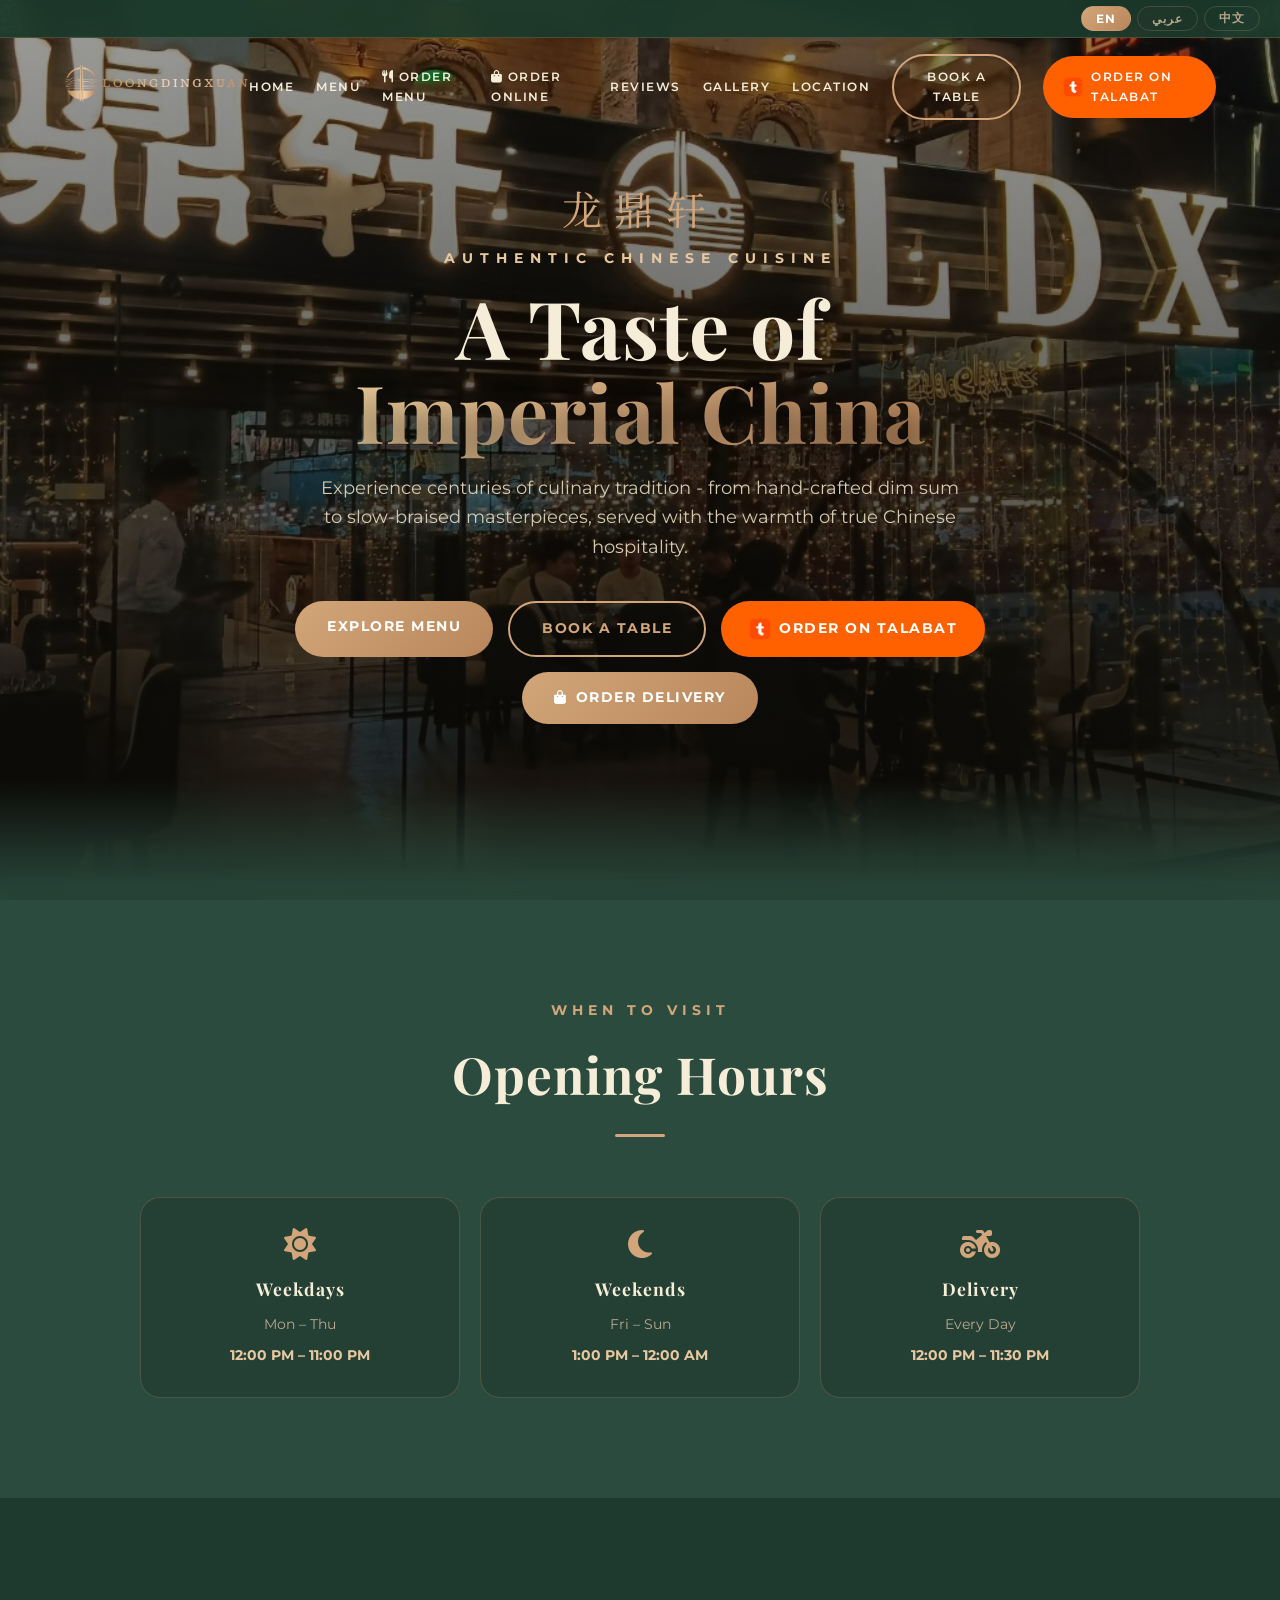
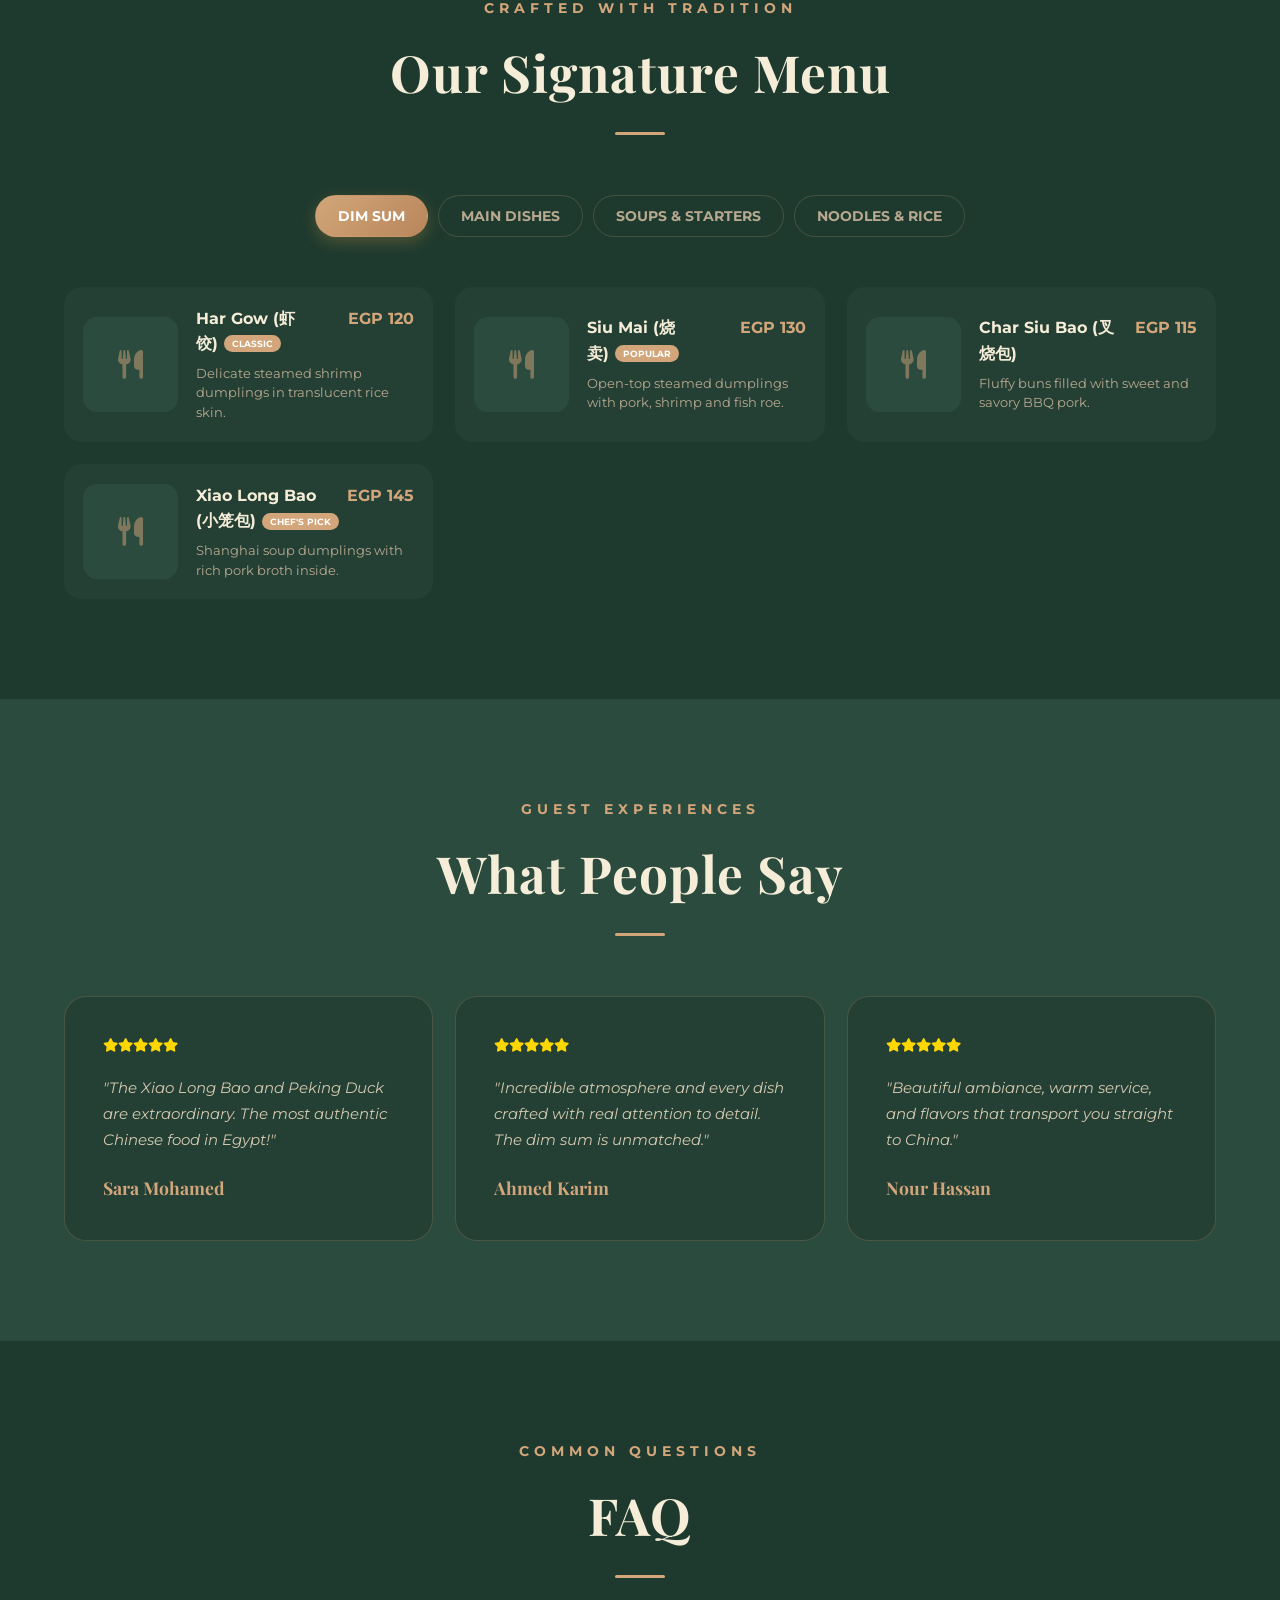
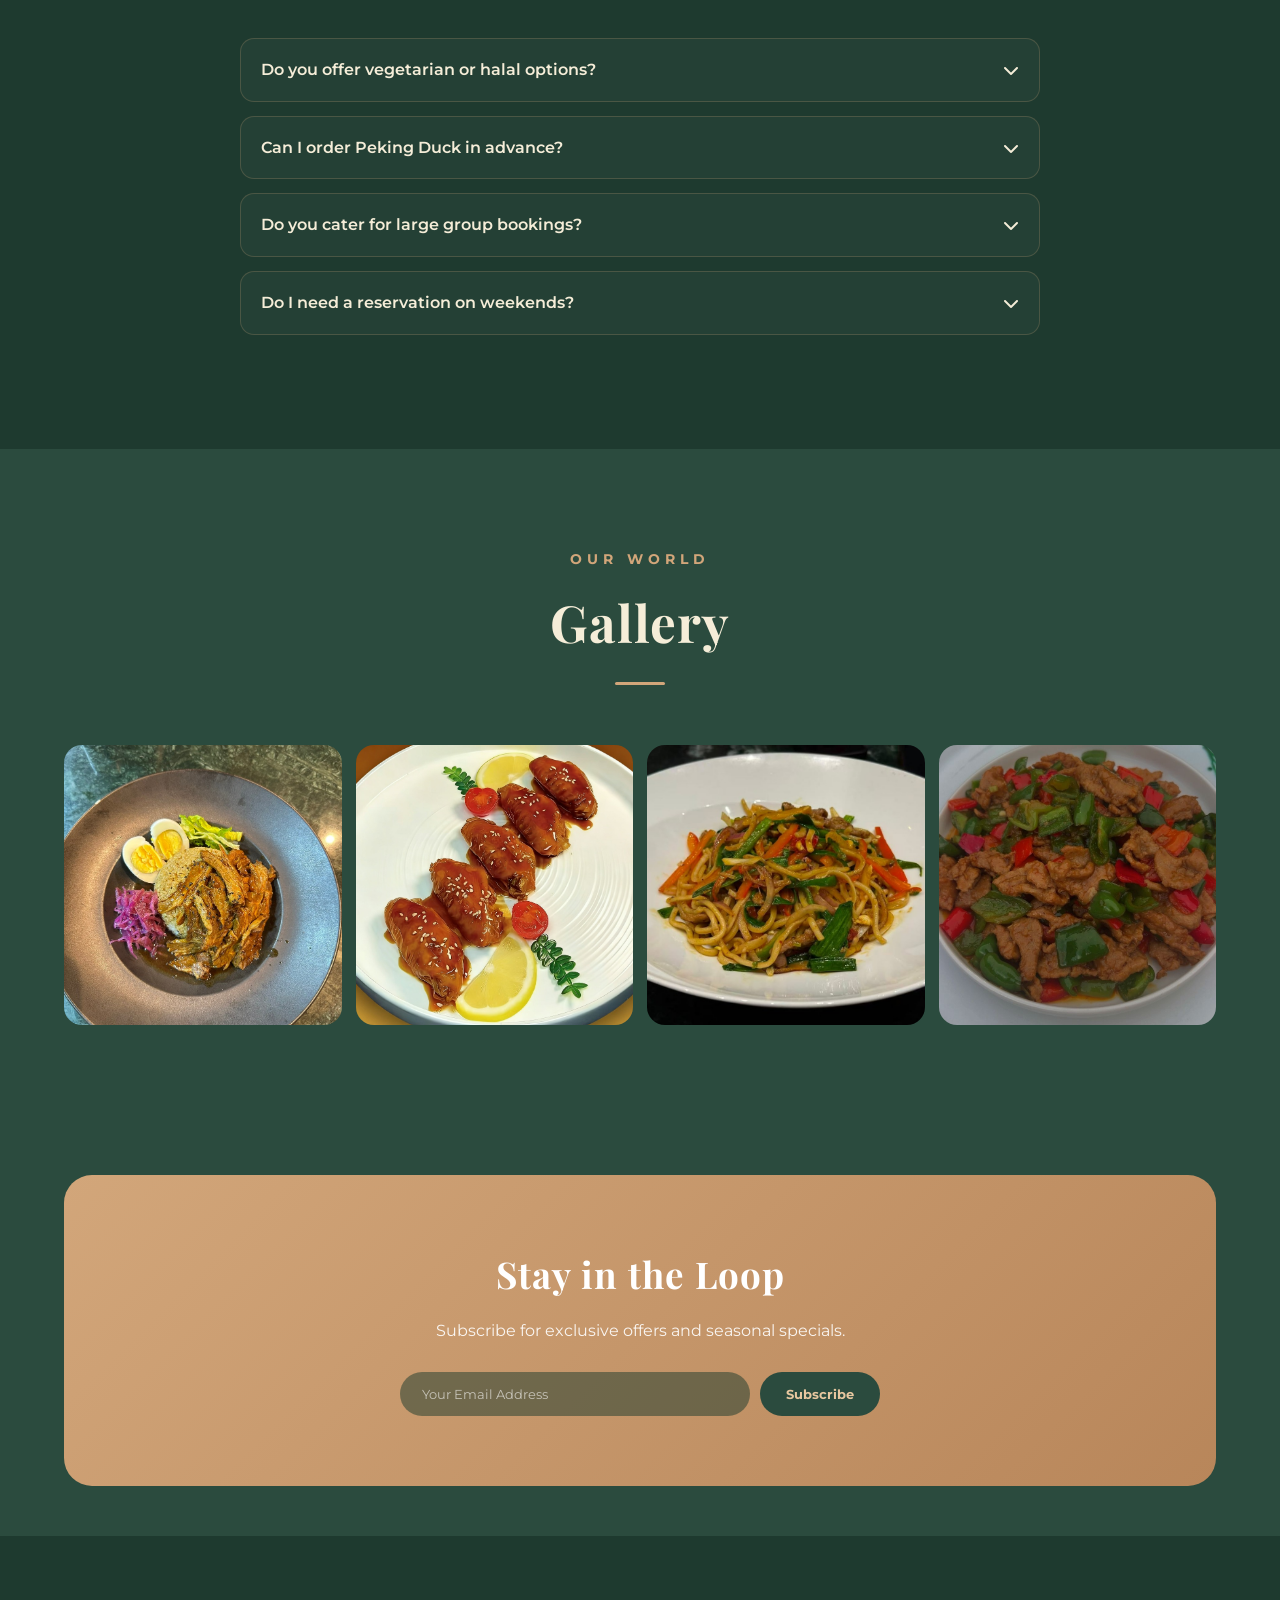
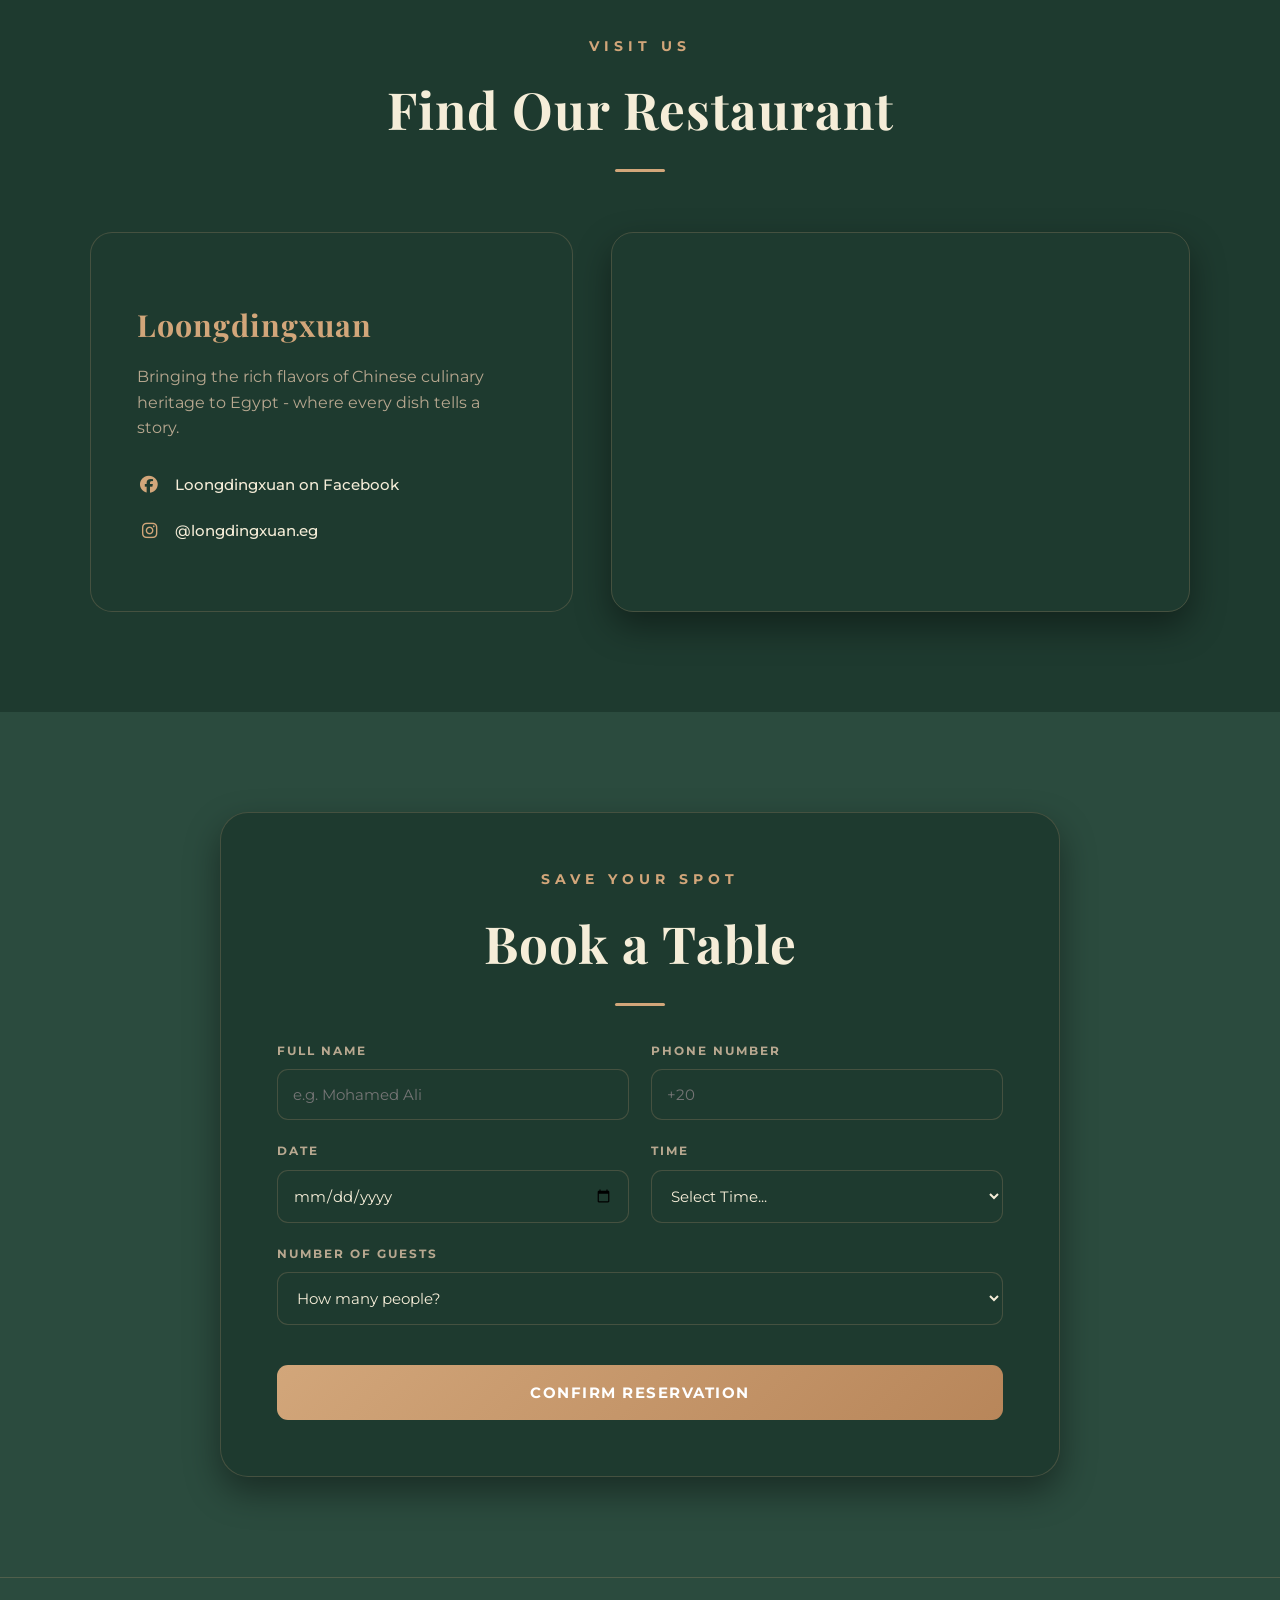
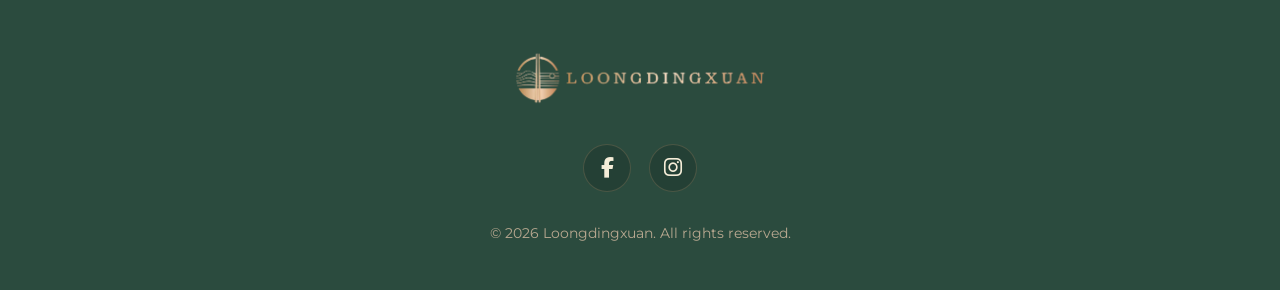
==== index.html @ 55dc5f21 "menu scrolling" ====
<!DOCTYPE html>
<html lang="en">
<head>
    <meta charset="UTF-8">
    <meta name="viewport" content="width=device-width, initial-scale=1.0, maximum-scale=1.0, user-scalable=no">
    <meta name="description" content="Loongdingxuan - Authentic Chinese Restaurant in Egypt.">
    <title>Loongdingxuan | Authentic Chinese Restaurant</title>
    <link rel="icon" type="image/x-icon" href="favicon.ico">
    <link rel="icon" type="image/png" href="images/logo.png">
    <link rel="preconnect" href="https://fonts.googleapis.com">
    <link rel="preconnect" href="https://fonts.gstatic.com" crossorigin>
    <link href="https://fonts.googleapis.com/css2?family=Playfair+Display:wght@500;700&family=Montserrat:wght@400;600;700&family=Noto+Serif+SC:wght@400;700&family=Noto+Kufi+Arabic:wght@400;700&display=swap" rel="stylesheet">
    <link rel="stylesheet" href="https://cdnjs.cloudflare.com/ajax/libs/font-awesome/6.5.2/css/all.min.css">
    <style>
        :root{--font-main:'Montserrat',sans-serif;--font-serif:'Playfair Display',serif;}

        :root {
            --bg-main: #2B4B3E;
            --bg-sec: #1e3a2f;
            --accent: #D2A67A;
            --accent-light: #e8c8a0;
            --cream: #FDEBD2;
            --text-main: #F5EDD8;
            --text-muted: #b8a890;
            --border-thin: rgba(210,166,122,0.22);
            --trans: all 0.4s cubic-bezier(0.25,0.8,0.25,1);
            --shadow: 0 15px 35px rgba(0,0,0,0.4);
            --gradient: linear-gradient(135deg,#D2A67A 0%,#b8865a 100%);
            --gradient-gold: linear-gradient(135deg,#f0d4a0 0%,#D2A67A 50%,#b8865a 100%);
        }
        ::-webkit-scrollbar{width:6px}::-webkit-scrollbar-track{background:var(--bg-sec)}::-webkit-scrollbar-thumb{background:var(--accent);border-radius:10px}
        *{margin:0;padding:0;box-sizing:border-box;-webkit-tap-highlight-color:transparent}
        html{scroll-behavior:smooth}
        body{background:var(--bg-main);color:var(--text-main);font-family:var(--font-main);overflow-x:hidden;line-height:1.6}
        h1,h2,h3,h4{font-family:var(--font-serif);font-weight:700;letter-spacing:1px}
        a{text-decoration:none;transition:var(--trans);color:inherit}
        button{cursor:pointer;border:none;background:none;font-family:inherit;transition:var(--trans)}
        .lang-bar{position:fixed;top:0;left:0;width:100%;z-index:1001;display:flex;justify-content:flex-end;padding:6px 20px;gap:6px;background:rgba(13,11,8,0.88);backdrop-filter:blur(10px);border-bottom:1px solid var(--border-thin)}
        .lang-btn{padding:4px 14px;border-radius:20px;font-size:0.72rem;font-weight:700;letter-spacing:1px;color:var(--text-muted);border:1px solid var(--border-thin);background:transparent;transition:var(--trans)}
        .lang-btn:hover,.lang-btn.active{background:var(--gradient);color:#fff;border-color:transparent}
        .back-to-top{position:fixed;right:25px;bottom:25px;width:45px;height:45px;background:var(--gradient);color:#fff;display:flex;justify-content:center;align-items:center;border-radius:50%;z-index:9997;box-shadow:0 10px 20px rgba(0,0,0,0.3);transition:var(--trans);opacity:0;visibility:hidden;transform:translateY(20px)}
        .back-to-top.visible{opacity:1;visibility:visible;transform:translateY(0)}
        .back-to-top:hover{transform:translateY(-5px) scale(1.1)}
        #preloader{position:fixed;inset:0;background:var(--bg-main);z-index:9999;display:flex;justify-content:center;align-items:center;transition:opacity 0.6s ease,visibility 0.6s ease}
        .loader-spinner{width:60px;height:60px;border:3px solid rgba(201,148,58,0.2);border-top:3px solid var(--accent);border-radius:50%;animation:spin 0.8s linear infinite}
        @keyframes spin{to{transform:rotate(360deg)}}
        nav{position:fixed;top:36px;width:100%;padding:18px 5%;display:flex;justify-content:space-between;align-items:center;z-index:1000;transition:var(--trans)}
        nav.scrolled{background:rgba(13,11,8,0.93);backdrop-filter:blur(15px);padding:10px 5%;border-bottom:1px solid var(--border-thin);box-shadow:0 5px 20px rgba(0,0,0,0.5)}
        .logo-img{height:44px;width:auto;object-fit:contain}
        .nav-links{display:flex;gap:22px;align-items:center}
        .nav-links a{color:var(--text-main);font-size:0.78rem;font-weight:600;text-transform:uppercase;letter-spacing:1.5px;position:relative}
        .nav-links a::after{content:'';position:absolute;bottom:-5px;left:0;width:0;height:2px;background:var(--accent);transition:var(--trans)}
        .nav-links a:hover::after{width:100%}
        .nav-links a:hover{color:var(--accent)}
        .hamburger{display:none;font-size:1.4rem;cursor:pointer;color:var(--text-main);z-index:1001}
        .nav-close{display:none}
        .btn-reserve,.btn-solid,.btn-outline{text-transform:uppercase;letter-spacing:1.5px;font-weight:700;display:inline-block;border-radius:50px;transition:var(--trans);font-size:0.75rem;padding:11px 22px;text-align:center}
        .btn-reserve{border:2px solid var(--accent);color:var(--accent)}
        .btn-reserve:hover{background:var(--accent);color:#fff}
        .btn-solid{background:var(--gradient);color:#fff;border:none;padding:15px 32px;font-size:0.85rem}
        .btn-solid:hover{transform:translateY(-3px);box-shadow:0 10px 20px rgba(201,148,58,0.4)}
        .btn-outline{background:transparent;color:var(--accent);padding:15px 32px;border:2px solid var(--accent);font-size:0.85rem}
        .btn-outline:hover{background:var(--accent);color:#fff;transform:translateY(-3px)}
        .btn-talabat{background:#FF6000;color:#fff !important;border:none;padding:11px 20px;border-radius:50px;display:inline-flex;align-items:center;gap:8px;font-size:0.75rem;font-weight:700;letter-spacing:1.5px;text-transform:uppercase;transition:var(--trans)}
        .btn-talabat:hover{background:#e05500;transform:translateY(-3px);box-shadow:0 10px 20px rgba(255,96,0,0.4)}
        .btn-talabat svg{flex-shrink:0}
        .hero-btns .btn-talabat{padding:15px 28px;font-size:0.85rem}
        .hero{height:100vh;display:flex;align-items:center;justify-content:center;text-align:center;position:relative;background:linear-gradient(rgba(13,11,8,0.4),rgba(13,11,8,0.88)),url('images/bg.jpg') center/cover}
        .hero::after{content:'';position:absolute;bottom:0;left:0;right:0;height:120px;background:linear-gradient(to bottom,transparent,#2B4B3E);pointer-events:none;z-index:0}
        .hero-content{z-index:1;max-width:900px;padding:0 20px}
        .hero-chinese{display:block;font-family:'Noto Serif SC',serif;font-size:clamp(1.6rem,4vw,2.5rem);color:var(--accent);margin-bottom:8px;letter-spacing:12px;opacity:0.85}
        .hero-subtitle{display:block;margin-bottom:15px;font-size:0.85rem;color:var(--accent-light);letter-spacing:7px;text-transform:uppercase;font-weight:700}
        .hero h1{font-size:clamp(2.6rem,8vw,5rem);margin-bottom:20px;line-height:1.05;text-shadow:0 10px 30px rgba(0,0,0,0.6)}
        .hero h1 span{background:var(--gradient-gold);-webkit-background-clip:text;-webkit-text-fill-color:transparent;background-clip:text}
        .hero p{color:#d4c9b0;margin:0 auto 40px;font-size:clamp(0.95rem,2.5vw,1.15rem);max-width:640px;font-weight:400}
        .hero-btns{display:flex;justify-content:center;gap:15px;flex-wrap:wrap}
        .reveal{opacity:0;transform:translateY(40px);transition:all 0.8s cubic-bezier(0.25,0.8,0.25,1)}
        .reveal.active{opacity:1;transform:translateY(0)}
        .section{padding:100px 5%}
        .sec-header{text-align:center;margin-bottom:60px}
        .sec-header span{color:var(--accent);font-size:0.85rem;letter-spacing:5px;text-transform:uppercase;font-weight:700;display:block;margin-bottom:12px}
        .sec-header h2{font-size:clamp(2rem,6vw,3.2rem);position:relative;display:inline-block}
        .divider{width:50px;height:3px;background:var(--accent);margin:18px auto 0;border-radius:10px}
        .hours-grid{display:grid;grid-template-columns:repeat(auto-fit,minmax(200px,1fr));gap:20px;max-width:1000px;margin:0 auto;text-align:center}
        .hour-card{padding:30px;background:var(--bg-sec);border-radius:20px;border:1px solid var(--border-thin);transition:var(--trans)}
        .hour-card:hover{border-color:var(--accent);transform:scale(1.05)}
        .hour-card i{font-size:2rem;color:var(--accent);margin-bottom:15px}
        .hour-card h4{margin-bottom:10px;font-size:1.1rem}
        .hour-card p{color:var(--text-muted);font-size:0.9rem}
        .hour-card strong{color:var(--accent-light);display:block;margin-top:8px;font-size:0.9rem}
        .menu-container{max-width:1200px;margin:0 auto}
        .menu-tabs{display:flex;justify-content:center;flex-wrap:wrap;gap:10px;margin-bottom:50px}
        .menu-tab{color:var(--text-muted);font-size:0.88rem;font-weight:700;text-transform:uppercase;padding:11px 22px;border-radius:50px;background:var(--bg-sec);border:1px solid var(--border-thin)}
        .menu-tab.active{color:#fff;background:var(--gradient);border-color:transparent;box-shadow:0 5px 15px rgba(201,148,58,0.3)}
        .menu-cat{display:none;animation:fadeIn 0.6s ease-out}
        .menu-cat.active{display:grid;grid-template-columns:repeat(auto-fit,minmax(340px,1fr));gap:22px}
        @keyframes fadeIn{from{opacity:0;transform:scale(0.98)}to{opacity:1;transform:scale(1)}}
        .menu-item{display:flex;align-items:center;gap:18px;padding:18px;border-radius:18px;background:var(--bg-sec);border:1px solid transparent;transition:var(--trans)}
        .menu-item:hover{border-color:var(--border-thin);transform:translateY(-6px);box-shadow:var(--shadow)}
        .menu-img-wrapper{width:95px;height:95px;flex-shrink:0;overflow:hidden;border-radius:14px}
        .menu-img{width:100%;height:100%;object-fit:cover;transition:var(--trans)}
        .menu-item:hover .menu-img{transform:scale(1.12)}
        .menu-content{flex-grow:1}
        .menu-head{display:flex;justify-content:space-between;align-items:baseline;margin-bottom:7px;gap:8px}
        .menu-name{font-size:1rem;font-weight:700;color:var(--text-main)}
        .menu-badge{background:var(--accent);color:#fff;font-size:0.58rem;padding:3px 8px;border-radius:50px;margin-left:6px;vertical-align:middle;text-transform:uppercase;white-space:nowrap}
        .menu-price{color:var(--accent);font-size:1rem;font-weight:700;white-space:nowrap}
        .menu-desc{font-size:0.82rem;color:var(--text-muted);line-height:1.5}
        .bg-sec{background:var(--bg-sec)}
        .grid-auto{display:grid;max-width:1200px;margin:0 auto;gap:22px;grid-template-columns:repeat(auto-fit,minmax(290px,1fr))}
        .card{padding:38px;border-radius:22px;border:1px solid var(--border-thin);background:var(--bg-main);transition:var(--trans);position:relative;overflow:hidden}
        .card:hover{transform:translateY(-8px);border-color:var(--accent);box-shadow:var(--shadow)}
        .stars{color:#FFD700;margin-bottom:18px;font-size:0.85rem}
        .card p{font-size:0.95rem;margin-bottom:22px;color:#d4c9b0;font-style:italic;line-height:1.7}
        .card strong{font-family:var(--font-serif);font-size:1.1rem;color:var(--accent);display:block}
        .gallery-grid{display:grid;grid-template-columns:repeat(auto-fill,minmax(270px,1fr));gap:14px;max-width:1200px;margin:0 auto}
        .gallery-item{position:relative;overflow:hidden;border-radius:18px;height:280px;cursor:pointer;display:block;}
        .gallery-item img{width:100%;height:100%;object-fit:cover;transition:transform 0.8s cubic-bezier(0.25,0.8,0.25,1)}
        .gallery-item:hover img{transform:scale(1.14)}
        .gallery-overlay{position:absolute;inset:0;background:rgba(201,148,58,0.8);display:flex;justify-content:center;align-items:center;opacity:0;transition:var(--trans)}
        .gallery-item:hover .gallery-overlay{opacity:1}
        .gallery-overlay i{color:#fff;font-size:2.3rem;transform:translateY(28px);transition:var(--trans)}
        .gallery-item:hover .gallery-overlay i{transform:translateY(0)}
        .faq-container{max-width:800px;margin:0 auto}
        .faq-item{margin-bottom:14px;border-radius:14px;background:var(--bg-sec);border:1px solid var(--border-thin);overflow:hidden}
        .faq-question{padding:18px 20px;cursor:pointer;display:flex;justify-content:space-between;align-items:center;font-weight:600;transition:var(--trans)}
        .faq-question:hover{color:var(--accent)}
        .faq-answer{padding:0 20px;max-height:0;overflow:hidden;transition:all 0.4s ease;color:var(--text-muted);font-size:0.88rem}
        .faq-item.open .faq-answer{padding:0 20px 18px;max-height:200px}
        .faq-item.open .faq-question i{transform:rotate(180deg);color:var(--accent)}
        .newsletter{background:var(--gradient);padding:70px 5%;text-align:center;border-radius:28px;margin:50px 5%;color:#fff}
        .newsletter h2{font-size:2.3rem;margin-bottom:14px}
        .newsletter p{margin-bottom:28px;opacity:0.9}
        .news-form{max-width:480px;margin:0 auto;display:flex;gap:10px}
        .news-form input{flex:1;padding:14px 22px;border-radius:50px;border:none;outline:none;font-family:inherit;background:rgba(13,11,8,0.35);color:#fff}
        .news-form input::placeholder{color:rgba(255,255,255,0.6)}
        .news-form button{background:var(--bg-main);color:var(--accent-light);padding:14px 26px;border-radius:50px;font-weight:700}
        .news-form button:hover{background:#000}
        .loc-container{max-width:1100px;margin:0 auto;display:grid;grid-template-columns:1fr 1.2fr;gap:38px;align-items:stretch}
        .loc-info{padding:46px;background:var(--bg-sec);border-radius:22px;border:1px solid var(--border-thin);display:flex;flex-direction:column;justify-content:center}
        .contact-links{display:flex;flex-direction:column;gap:22px;margin-top:32px}
        .contact-links a{font-size:0.95rem;display:flex;align-items:center;gap:14px;font-weight:500}
        .contact-links a:hover{color:var(--accent);transform:translateX(8px)}
        .contact-links i{color:var(--accent);width:24px;text-align:center;font-size:1.1rem}
        .map-wrapper{width:100%;min-height:380px;border-radius:22px;overflow:hidden;border:1px solid var(--border-thin);box-shadow:var(--shadow)}
        .map-wrapper iframe{width:100%;height:100%;border:0}
        .res-container{max-width:840px;margin:0 auto;background:var(--bg-sec);padding:56px;border-radius:28px;border:1px solid var(--border-thin);box-shadow:var(--shadow)}
        .form-grid{display:grid;grid-template-columns:repeat(2,1fr);gap:22px}
        .input-grp{display:flex;flex-direction:column}
        .input-grp label{font-size:0.72rem;color:var(--text-muted);text-transform:uppercase;font-weight:700;margin-bottom:9px;letter-spacing:2px}
        .input-grp input,.input-grp select{background:var(--bg-main);border:1px solid var(--border-thin);color:var(--text-main);padding:15px;font-family:inherit;font-size:0.95rem;outline:none;border-radius:11px;transition:var(--trans)}
        .input-grp select option{background:var(--bg-main)}
        .input-grp input:focus,.input-grp select:focus{border-color:var(--accent);box-shadow:0 0 0 4px rgba(201,148,58,0.1)}
        .btn-submit{grid-column:1/-1;margin-top:18px;padding:18px;font-size:0.95rem;border-radius:11px}
        footer{padding:70px 5% 36px;text-align:center;background:var(--bg-main);border-top:1px solid var(--border-thin)}
        .footer-logo{height:60px;width:auto;margin-bottom:28px;object-fit:contain}
        .social-links{display:flex;justify-content:center;gap:18px;margin-bottom:30px}
        .social-links a{width:48px;height:48px;border:1px solid var(--border-thin);border-radius:50%;display:flex;justify-content:center;align-items:center;font-size:1.3rem;background:var(--bg-sec)}
        .social-links a:hover{background:var(--gradient);border-color:transparent;color:#fff;transform:translateY(-7px) rotate(360deg);box-shadow:0 10px 20px rgba(201,148,58,0.3)}
        footer p{font-size:0.88rem;color:var(--text-muted);margin-bottom:10px}
        body.rtl{direction:rtl;text-align:right}
        body.rtl .nav-links{flex-direction:row-reverse}
        body.rtl .contact-links a:hover{transform:translateX(-8px)}
        body.rtl .lang-bar{flex-direction:row-reverse;justify-content:flex-start}
        body.rtl .menu-item{flex-direction:row-reverse}
        body.rtl .menu-head{flex-direction:row-reverse}
        body.rtl .faq-question{flex-direction:row-reverse}
        body.rtl .nav-links a::after{left:auto;right:0}
        @media(max-width:992px){.menu-cat{grid-template-columns:1fr}.loc-container{grid-template-columns:1fr}.loc-info{padding:36px;order:2}.map-wrapper{min-height:320px;order:1}}
        @media(max-width:768px){nav{padding:12px 5%}.nav-links{position:fixed;top:0;right:-100%;width:82%;height:100vh;background:var(--bg-sec);flex-direction:column;justify-content:center;transition:0.6s cubic-bezier(0.77,0.2,0.05,1.0);box-shadow:-15px 0 40px rgba(0,0,0,0.7);z-index:1200;overflow-y:auto;overscroll-behavior:contain;padding:80px 0 40px}.nav-links.active{right:0}.nav-links a{font-size:1.4rem;margin:12px 0}.hamburger{display:block}.nav-close{display:flex;align-items:center;gap:8px;position:absolute;top:24px;left:24px;font-size:0.85rem;font-weight:700;color:var(--accent);background:none;border:none;cursor:pointer;letter-spacing:1.5px;text-transform:uppercase;padding:6px}.hero h1{font-size:2.8rem}.hero p{font-size:0.95rem;padding:0 10px}.hero-btns{flex-direction:column;align-items:stretch;padding:0 20px;width:100%}.hero-btns .btn-solid,.hero-btns .btn-outline,.hero-btns .btn-talabat{margin:0;width:100%;justify-content:center}.section{padding:75px 5%}.news-form{flex-direction:column;border-radius:18px}.news-form input,.news-form button{width:100%;border-radius:14px}.res-container{padding:36px 22px;border-radius:18px}.form-grid{grid-template-columns:1fr;gap:18px}.back-to-top{right:18px;bottom:18px;width:40px;height:40px}body.rtl .nav-links{right:auto;left:-100%}body.rtl .nav-links.active{left:0}}


        /* Brand-accurate additional styles */
        ::-webkit-scrollbar-track{background:#1e3a2f !important}
        #preloader{background:#2B4B3E !important}
        .loader-spinner{border-color:rgba(210,166,122,0.2) !important;border-top-color:#D2A67A !important}
        nav.scrolled{background:rgba(27,58,44,0.95) !important}
        .lang-bar{background:rgba(27,58,44,0.92) !important}
        .menu-item{background:#244035 !important}
        .card{background:#244035 !important}
        .hour-card{background:#244035 !important}
        .faq-item{background:#244035 !important}
        .news-form input{background:rgba(27,58,44,0.5) !important}
        .input-grp input,.input-grp select{background:#1e3a2f !important}
        .social-links a{background:#244035 !important}
        /* Ornamental brand divider */
        .brand-ornament{display:flex;align-items:center;justify-content:center;gap:12px;margin:0 auto;opacity:0.7}
        .brand-ornament::before,.brand-ornament::after{content:'';flex:1;max-width:80px;height:1px;background:var(--accent)}
        .brand-ornament-icon{color:var(--accent);font-size:1rem}
        /* Tagline styling */
        .brand-tagline{font-size:0.72rem;letter-spacing:4px;color:var(--accent-light);text-transform:uppercase;opacity:0.85}
        /* Input select option */
        .input-grp select option{background:#2B4B3E}

    </style>
</head>
<body class="">
    <div id="preloader"><div class="loader-spinner"></div></div>
    <button class="back-to-top" id="topBtn" onclick="window.scrollTo({top:0,behavior:'smooth'})"><i class="fas fa-arrow-up"></i></button>
    <div class="lang-bar"><button class="lang-btn active" onclick="location.href='index.html'">EN</button><button class="lang-btn" onclick="location.href='index_ar.html'">عربي</button><button class="lang-btn" onclick="location.href='index_zh.html'">中文</button></div>
    <nav id="nav">
        <a href="#home"><img src="[data-uri]" class="logo-img" alt="Loongdingxuan Logo"></a>
        <div class="nav-links" id="links">
            <button class="nav-close" id="navClose"><i class="fas fa-arrow-left"></i> Back</button>
            <a href="#home">Home</a>
            <a href="#menu">Menu</a>
            <a href="menu.html"><i class="fas fa-utensils" style="margin-right:4px;"></i>Order Menu</a>
            <a href="order.html"><i class="fas fa-bag-shopping" style="margin-right:4px;"></i>Order Online</a>
            <a href="#testimonials">Reviews</a>
            <a href="#gallery">Gallery</a>
            <a href="#contact">Location</a>
            <a href="#res" class="btn-reserve">Book a Table</a>
            <a href="https://www.talabat.com/egypt/restaurant/799867/loongdingxuan-el-rehab-city-1?aid=7600" target="_blank" class="btn-talabat"><img src="images/talabat.png" style="height:20px;width:20px;border-radius:5px;object-fit:contain;" alt="Talabat"> Order on Talabat</a>
        </div>
        <div class="hamburger" id="ham"><i class="fas fa-bars"></i></div>
    </nav>
    <main>
        <section class="hero" id="home">
            <div class="hero-content">
                <span class="hero-chinese reveal">龙鼎轩</span>
                <span class="hero-subtitle reveal">Authentic Chinese Cuisine</span>
                <h1 class="reveal">A Taste of <br><span>Imperial China</span></h1>
                <p class="reveal">Experience centuries of culinary tradition - from hand-crafted dim sum to slow-braised masterpieces, served with the warmth of true Chinese hospitality.</p>
                <div class="hero-btns reveal">
                    <a href="#menu" class="btn-solid">Explore Menu</a>
                    <a href="#res" class="btn-outline">Book a Table</a>
                    <a href="https://www.talabat.com/egypt/restaurant/799867/loongdingxuan-el-rehab-city-1?aid=7600" target="_blank" class="btn-talabat"><img src="images/talabat.png" style="height:22px;width:22px;border-radius:5px;object-fit:contain;" alt="Talabat"> Order on Talabat</a>
                    <a href="menu.html" class="btn-solid" style="background:var(--gradient);"><i class="fas fa-bag-shopping" style="margin-right:8px;"></i>Order Delivery</a>
                </div>
            </div>
        </section>
        <section class="section">
            <div class="sec-header reveal"><span>When to Visit</span><h2>Opening Hours</h2><div class="divider"></div></div>
            <div class="hours-grid">
                <div class="hour-card reveal"><i class="fas fa-sun"></i><h4>Weekdays</h4><p>Mon – Thu</p><strong>12:00 PM – 11:00 PM</strong></div>
                <div class="hour-card reveal"><i class="fas fa-moon"></i><h4>Weekends</h4><p>Fri – Sun</p><strong>1:00 PM – 12:00 AM</strong></div>
                <div class="hour-card reveal"><i class="fas fa-motorcycle"></i><h4>Delivery</h4><p>Every Day</p><strong>12:00 PM – 11:30 PM</strong></div>
            </div>
        </section>
        <section class="section bg-sec" id="menu">
            <div class="sec-header reveal"><span>Crafted with Tradition</span><h2>Our Signature Menu</h2><div class="divider"></div></div>
            <div class="menu-container">
                <div class="menu-tabs reveal"><button class="menu-tab active" data-target="dimsum">Dim Sum</button><button class="menu-tab" data-target="mains">Main Dishes</button><button class="menu-tab" data-target="soups">Soups & Starters</button><button class="menu-tab" data-target="noodles">Noodles & Rice</button></div>
                <div class="menu-cat active" id="dimsum"><div class="menu-item reveal"><div class="menu-img-wrapper"><img src="https://images.unsplash.com/photo-1563245372-f21724e3856d?w=200&q=80" alt="Har Gow (虾饺)" class="menu-img" loading="lazy"></div><div class="menu-content"><div class="menu-head"><span class="menu-name">Har Gow (虾饺)<span class="menu-badge">Classic</span></span><span class="menu-price">EGP 120</span></div><p class="menu-desc">Delicate steamed shrimp dumplings in translucent rice skin.</p></div></div><div class="menu-item reveal"><div class="menu-img-wrapper"><img src="https://images.unsplash.com/photo-1496116218417-1a781b1c416c?w=200&q=80" alt="Siu Mai (烧卖)" class="menu-img" loading="lazy"></div><div class="menu-content"><div class="menu-head"><span class="menu-name">Siu Mai (烧卖)<span class="menu-badge">Popular</span></span><span class="menu-price">EGP 130</span></div><p class="menu-desc">Open-top steamed dumplings with pork, shrimp and fish roe.</p></div></div><div class="menu-item reveal"><div class="menu-img-wrapper"><img src="https://images.unsplash.com/photo-1607330289024-1535c6b4e1c1?w=200&q=80" alt="Char Siu Bao (叉烧包)" class="menu-img" loading="lazy"></div><div class="menu-content"><div class="menu-head"><span class="menu-name">Char Siu Bao (叉烧包)</span><span class="menu-price">EGP 115</span></div><p class="menu-desc">Fluffy buns filled with sweet and savory BBQ pork.</p></div></div><div class="menu-item reveal"><div class="menu-img-wrapper"><img src="https://images.unsplash.com/photo-1585032226651-759b368d7246?w=200&q=80" alt="Xiao Long Bao (小笼包)" class="menu-img" loading="lazy"></div><div class="menu-content"><div class="menu-head"><span class="menu-name">Xiao Long Bao (小笼包)<span class="menu-badge">Chef's Pick</span></span><span class="menu-price">EGP 145</span></div><p class="menu-desc">Shanghai soup dumplings with rich pork broth inside.</p></div></div></div>
<div class="menu-cat" id="mains"><div class="menu-item reveal"><div class="menu-img-wrapper"><img src="https://images.unsplash.com/photo-1548943487-a2e4e43b4853?w=200&q=80" alt="Peking Duck (北京烤鸭)" class="menu-img" loading="lazy"></div><div class="menu-content"><div class="menu-head"><span class="menu-name">Peking Duck (北京烤鸭)<span class="menu-badge">Signature</span></span><span class="menu-price">EGP 650</span></div><p class="menu-desc">Whole crispy-skinned roasted duck with pancakes and hoisin.</p></div></div><div class="menu-item reveal"><div class="menu-img-wrapper"><img src="https://images.unsplash.com/photo-1547592180-85f173990554?w=200&q=80" alt="Kung Pao Chicken (宫保鸡丁)" class="menu-img" loading="lazy"></div><div class="menu-content"><div class="menu-head"><span class="menu-name">Kung Pao Chicken (宫保鸡丁)</span><span class="menu-price">EGP 280</span></div><p class="menu-desc">Sichuan diced chicken with dried chilies and peanuts.</p></div></div><div class="menu-item reveal"><div class="menu-img-wrapper"><img src="images/pork_belly.jpg" alt="Braised Pork Belly (红烧肉)" class="menu-img" loading="lazy"></div><div class="menu-content"><div class="menu-head"><span class="menu-name">Braised Pork Belly (红烧肉)</span><span class="menu-price">EGP 320</span></div><p class="menu-desc">Slow-braised pork in soy, Shaoxing wine and rock sugar.</p></div></div></div>
<div class="menu-cat" id="soups"><div class="menu-item reveal"><div class="menu-img-wrapper"><img src="images/hot_sour_soup.jpg" alt="Hot & Sour Soup (酸辣汤)" class="menu-img" loading="lazy"></div><div class="menu-content"><div class="menu-head"><span class="menu-name">Hot & Sour Soup (酸辣汤)<span class="menu-badge">Popular</span></span><span class="menu-price">EGP 150</span></div><p class="menu-desc">Spicy broth with bamboo shoots, tofu and egg.</p></div></div><div class="menu-item reveal"><div class="menu-img-wrapper"><img src="https://images.unsplash.com/photo-1603073163308-9654c3fb70b5?w=200&q=80" alt="Crispy Spring Rolls (春卷)" class="menu-img" loading="lazy"></div><div class="menu-content"><div class="menu-head"><span class="menu-name">Crispy Spring Rolls (春卷)</span><span class="menu-price">EGP 110</span></div><p class="menu-desc">Golden fried rolls with vegetables and shrimp.</p></div></div></div>
<div class="menu-cat" id="noodles"><div class="menu-item reveal"><div class="menu-img-wrapper"><img src="https://images.unsplash.com/photo-1569718212165-3a8278d5f624?w=200&q=80" alt="Dan Dan Noodles (担担面)" class="menu-img" loading="lazy"></div><div class="menu-content"><div class="menu-head"><span class="menu-name">Dan Dan Noodles (担担面)</span><span class="menu-price">EGP 195</span></div><p class="menu-desc">Sichuan noodles in sesame chili oil with minced pork.</p></div></div><div class="menu-item reveal"><div class="menu-img-wrapper"><img src="https://images.unsplash.com/photo-1512058564366-18510be2db19?w=200&q=80" alt="Yang Chow Fried Rice (扬州炒饭)" class="menu-img" loading="lazy"></div><div class="menu-content"><div class="menu-head"><span class="menu-name">Yang Chow Fried Rice (扬州炒饭)<span class="menu-badge">Favourite</span></span><span class="menu-price">EGP 175</span></div><p class="menu-desc">Wok-fried rice with shrimp, BBQ pork and egg.</p></div></div></div>

            </div>
        </section>
        <section class="section" id="testimonials">
            <div class="sec-header reveal"><span>Guest Experiences</span><h2>What People Say</h2><div class="divider"></div></div>
            <div class="grid-auto"><div class="card reveal"><div class="stars"><i class="fas fa-star"></i><i class="fas fa-star"></i><i class="fas fa-star"></i><i class="fas fa-star"></i><i class="fas fa-star"></i></div><p>"The Xiao Long Bao and Peking Duck are extraordinary. The most authentic Chinese food in Egypt!"</p><strong>Sara Mohamed</strong></div><div class="card reveal"><div class="stars"><i class="fas fa-star"></i><i class="fas fa-star"></i><i class="fas fa-star"></i><i class="fas fa-star"></i><i class="fas fa-star"></i></div><p>"Incredible atmosphere and every dish crafted with real attention to detail. The dim sum is unmatched."</p><strong>Ahmed Karim</strong></div><div class="card reveal"><div class="stars"><i class="fas fa-star"></i><i class="fas fa-star"></i><i class="fas fa-star"></i><i class="fas fa-star"></i><i class="fas fa-star"></i></div><p>"Beautiful ambiance, warm service, and flavors that transport you straight to China."</p><strong>Nour Hassan</strong></div></div>
        </section>
        <section class="section bg-sec">
            <div class="sec-header reveal"><span>Common Questions</span><h2>FAQ</h2><div class="divider"></div></div>
            <div class="faq-container"><div class="faq-item reveal"><div class="faq-question">Do you offer vegetarian or halal options? <i class="fas fa-chevron-down"></i></div><div class="faq-answer">Yes! We have a wide range of vegetarian dishes. All our meat is halal-certified.</div></div><div class="faq-item reveal"><div class="faq-question">Can I order Peking Duck in advance? <i class="fas fa-chevron-down"></i></div><div class="faq-answer">Yes, we recommend pre-ordering at least 24 hours ahead. Contact us via Facebook or phone.</div></div><div class="faq-item reveal"><div class="faq-question">Do you cater for large group bookings? <i class="fas fa-chevron-down"></i></div><div class="faq-answer">Absolutely! We welcome family gatherings and corporate events. Contact us to plan your event.</div></div><div class="faq-item reveal"><div class="faq-question">Do I need a reservation on weekends? <i class="fas fa-chevron-down"></i></div><div class="faq-answer">Weekends are popular - we recommend booking in advance to guarantee your spot.</div></div></div>
        </section>
        <section class="section" id="gallery">
            <div class="sec-header reveal"><span>Our World</span><h2>Gallery</h2><div class="divider"></div></div>
            <div class="gallery-grid">
                <a href="https://www.instagram.com/p/DT-OiZ7DuEG/?img_index=1" target="_blank" class="gallery-item reveal"><img src="images/dish1.jpg" alt="Dish 1" loading="lazy"><div class="gallery-overlay"><i class="fab fa-instagram"></i></div></a>
                <a href="https://www.instagram.com/p/DUjFHRnjad4/" target="_blank" class="gallery-item reveal"><img src="images/dish2.jpg" alt="Dish 2" loading="lazy"><div class="gallery-overlay"><i class="fab fa-instagram"></i></div></a>
                <a href="https://www.instagram.com/p/DUToTQpjAtV/" target="_blank" class="gallery-item reveal"><img src="images/dish3.jpg" alt="Dish 3" loading="lazy"><div class="gallery-overlay"><i class="fab fa-instagram"></i></div></a>
                <a href="https://www.instagram.com/p/DUYpCdkjqgm/?img_index=1" target="_blank" class="gallery-item reveal"><img src="images/dish4.jpg" alt="Dish 4" loading="lazy"><div class="gallery-overlay"><i class="fab fa-instagram"></i></div></a>
            </div>
        </section>
        <section class="newsletter reveal">
            <h2>Stay in the Loop</h2><p>Subscribe for exclusive offers and seasonal specials.</p>
            <form class="news-form" onsubmit="event.preventDefault();alert('Thank you for subscribing!');this.reset();">
                <input type="email" placeholder="Your Email Address" required>
                <button type="submit">Subscribe</button>
            </form>
        </section>
        <section class="section bg-sec" id="contact">
            <div class="sec-header reveal"><span>Visit Us</span><h2>Find Our Restaurant</h2><div class="divider"></div></div>
            <div class="loc-container reveal">
                <div class="loc-info">
                    <h3 style="font-size:1.9rem;margin-bottom:14px;color:var(--accent)">Loongdingxuan</h3>
                    <p style="color:var(--text-muted);font-size:1rem">Bringing the rich flavors of Chinese culinary heritage to Egypt - where every dish tells a story.</p>
                    <div class="contact-links">
                        <a href="https://www.facebook.com/loongdingxuan/" target="_blank"><i class="fab fa-facebook"></i> Loongdingxuan on Facebook</a>
                        <a href="https://www.instagram.com/longdingxuan.eg/" target="_blank"><i class="fab fa-instagram"></i> @longdingxuan.eg</a>
                    </div>
                </div>
                <div class="map-wrapper">
                    <iframe src="https://maps.google.com/maps?q=3F3R%2BXX+Second+New+Cairo&output=embed" allowfullscreen="" loading="lazy" referrerpolicy="no-referrer-when-downgrade"></iframe>
                </div>
            </div>
        </section>
        <section class="section" id="res">
            <div class="res-container reveal">
                <div class="sec-header" style="margin-bottom:36px"><span>Save Your Spot</span><h2>Book a Table</h2><div class="divider"></div></div>
                <form class="form-grid" id="reservationForm">
                    <div class="input-grp"><label>Full Name</label><input type="text" placeholder="e.g. Mohamed Ali" required></div>
                    <div class="input-grp"><label>Phone Number</label><input type="tel" placeholder="+20" required></div>
                    <div class="input-grp"><label>Date</label><input type="date" required></div>
                    <div class="input-grp"><label>Time</label>
                        <select required><option value="" disabled selected>Select Time...</option>
                        <option>1:00 PM</option><option>2:00 PM</option><option>3:00 PM</option><option>4:00 PM</option><option>5:00 PM</option><option>6:00 PM</option><option>7:00 PM</option><option>8:00 PM</option><option>9:00 PM</option><option>10:00 PM</option>
                        </select>
                    </div>
                    <div class="input-grp" style="grid-column:1/-1"><label>Number of Guests</label>
                        <select required><option value="" disabled selected>How many people?</option>
                        <option>1</option><option>2</option><option>3</option><option>4</option><option>5</option><option>6+</option>
                        </select>
                    </div>
                    <button type="submit" class="btn-submit btn-solid">Confirm Reservation</button>
                </form>
            </div>
        </section>
    </main>
    <footer>
        <img src="[data-uri]" class="footer-logo" alt="Loongdingxuan Logo">
        <div class="social-links">
            <a href="https://www.facebook.com/loongdingxuan/" target="_blank"><i class="fab fa-facebook-f"></i></a>
            <a href="https://www.instagram.com/longdingxuan.eg/" target="_blank"><i class="fab fa-instagram"></i></a>
        </div>
        <p>&copy; <span id="yr"></span> Loongdingxuan. All rights reserved.</p>
    </footer>
    <script>
        window.RESERVATION_MSG = "Thank you! We will contact you shortly to confirm.";

        var sel = function(s){ return document.querySelector(s); };
        var selAll = function(s){ return document.querySelectorAll(s); };
        // Preloader: hide after max 1.5s, no waiting for external resources
        var preloader = sel('#preloader');
        var hideLoader = function(){
            if(!preloader) return;
            preloader.style.opacity = '0';
            preloader.style.visibility = 'hidden';
            setTimeout(function(){ if(preloader && preloader.parentNode) preloader.parentNode.removeChild(preloader); }, 600);
        };
        setTimeout(hideLoader, 1500);
        document.addEventListener('DOMContentLoaded', function(){ setTimeout(hideLoader, 200); });

        sel('#yr').textContent = new Date().getFullYear();

        document.querySelectorAll('.menu-img').forEach(function(img){
            img.onerror = function(){
                this.style.display = 'none';
                this.parentElement.style.background = 'var(--bg-main)';
                this.parentElement.style.display = 'flex';
                this.parentElement.style.alignItems = 'center';
                this.parentElement.style.justifyContent = 'center';
                this.parentElement.innerHTML = '<i class="fas fa-utensils" style="color:var(--accent);font-size:1.8rem;opacity:0.5"></i>';
            };
        });

        window.addEventListener('scroll', function(){
            sel('#nav').classList.toggle('scrolled', window.scrollY > 50);
            sel('#topBtn').classList.toggle('visible', window.scrollY > 800);
        });

        var ham = sel('#ham'), links = sel('#links');
        function openNav(){links.classList.add('active');ham.querySelector('i').className='fas fa-times';document.body.style.overflow='hidden';document.querySelectorAll('.gradual-blur-page').forEach(function(el){el.style.display='none';});}
        function closeNav(){links.classList.remove('active');ham.querySelector('i').className='fas fa-bars';document.body.style.overflow='';document.querySelectorAll('.gradual-blur-page').forEach(function(el){el.style.display='';});}
        ham.onclick = function(){ links.classList.contains('active') ? closeNav() : openNav(); };
        sel('#navClose').onclick = closeNav;
        selAll('.nav-links a').forEach(function(a){ a.onclick = closeNav; });

        var revObs = new IntersectionObserver(function(entries, obs){
            entries.forEach(function(e){ if(e.isIntersecting){ e.target.classList.add('active'); obs.unobserve(e.target); } });
        }, {threshold:0.1, rootMargin:'0px 0px -50px 0px'});
        selAll('.reveal').forEach(function(el){ revObs.observe(el); });

        selAll('.menu-tab').forEach(function(btn){
            btn.addEventListener('click', function(e){
                var t = e.target.getAttribute('data-target');
                selAll('.menu-tab').forEach(function(b){ b.classList.remove('active'); });
                e.target.classList.add('active');
                selAll('.menu-cat').forEach(function(c){ c.classList.remove('active'); if(c.id===t) c.classList.add('active'); });
            });
        });

        selAll('.faq-question').forEach(function(q){
            q.addEventListener('click', function(){ q.parentElement.classList.toggle('open'); });
        });

        sel('#reservationForm').onsubmit = function(e){
            e.preventDefault();
            var btn = e.target.querySelector('button'), orig = btn.textContent;
            btn.textContent = '...'; btn.disabled = true;
            setTimeout(function(){
                alert(window.RESERVATION_MSG || 'Thank you! We will contact you shortly to confirm.');
                e.target.reset(); btn.textContent = orig; btn.disabled = false;
            }, 1500);
        };

    </script>
<script src="animations.js"></script>
</body>
</html>
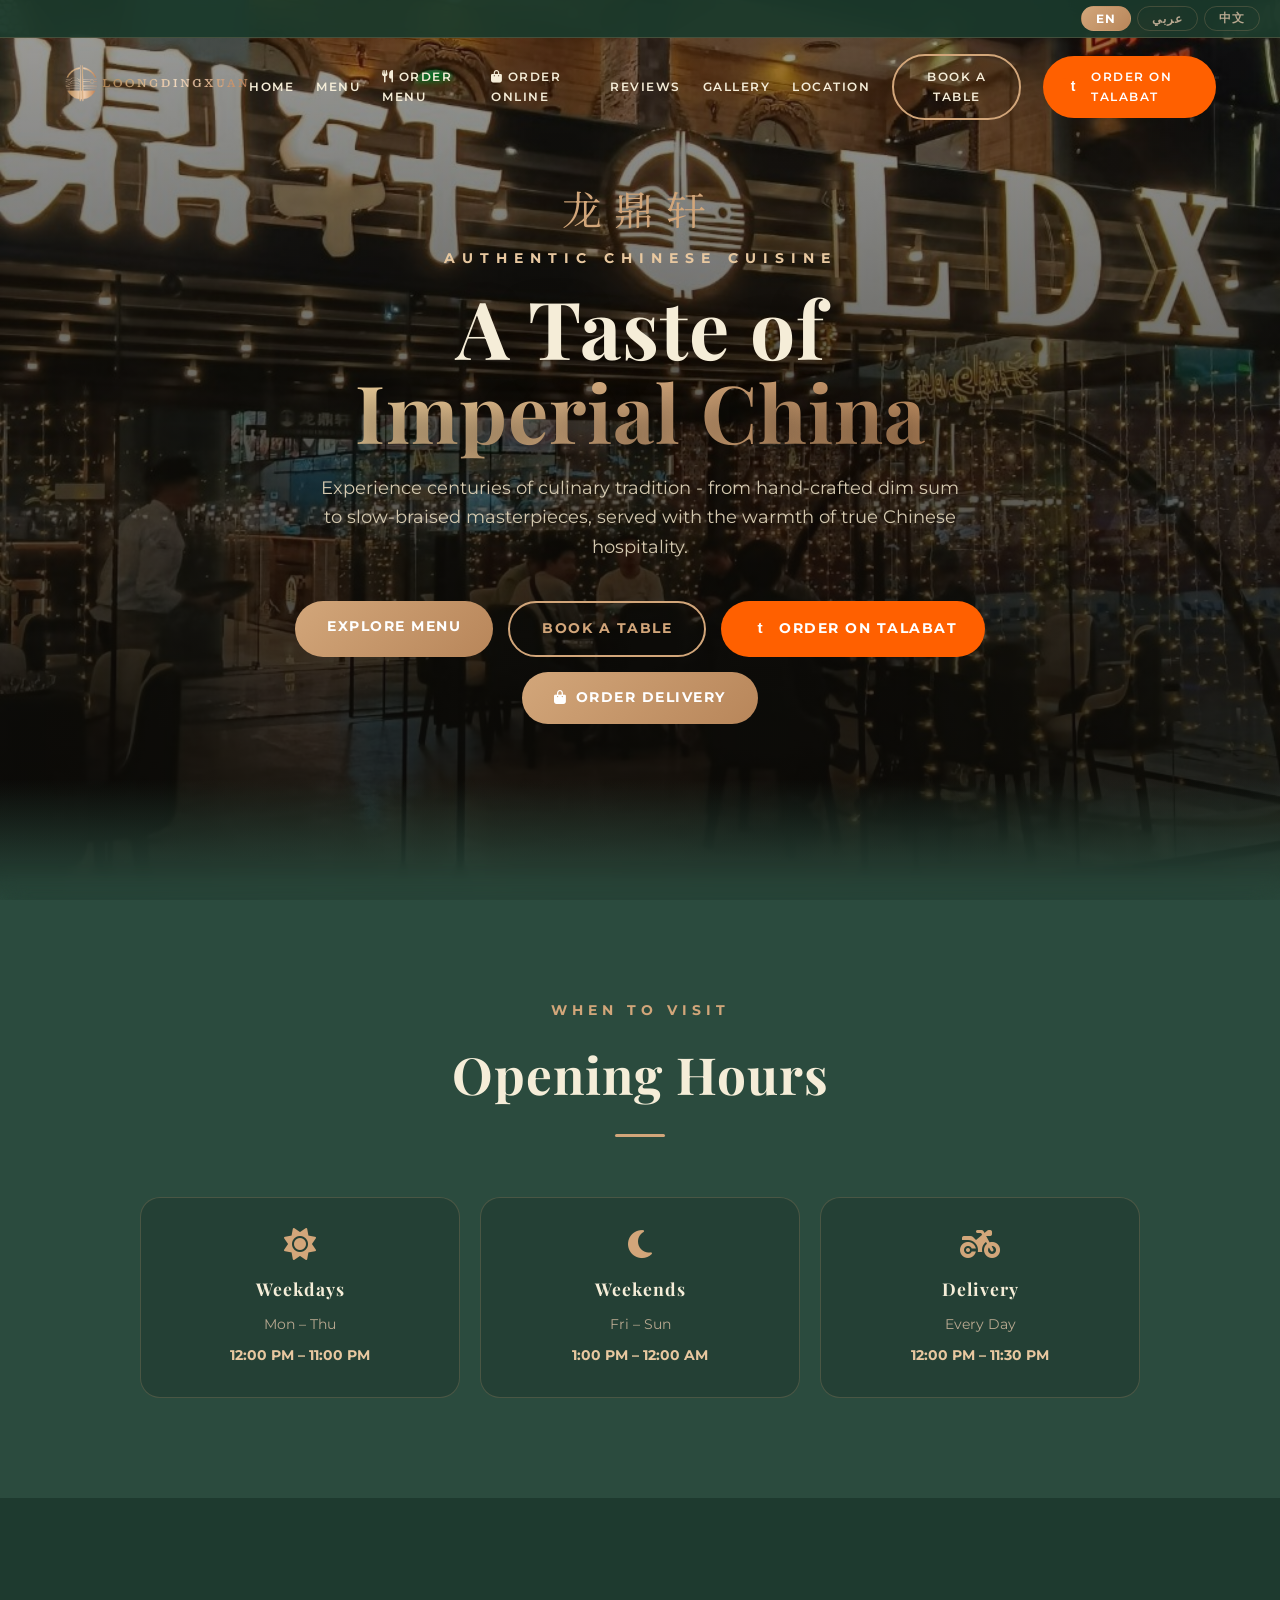
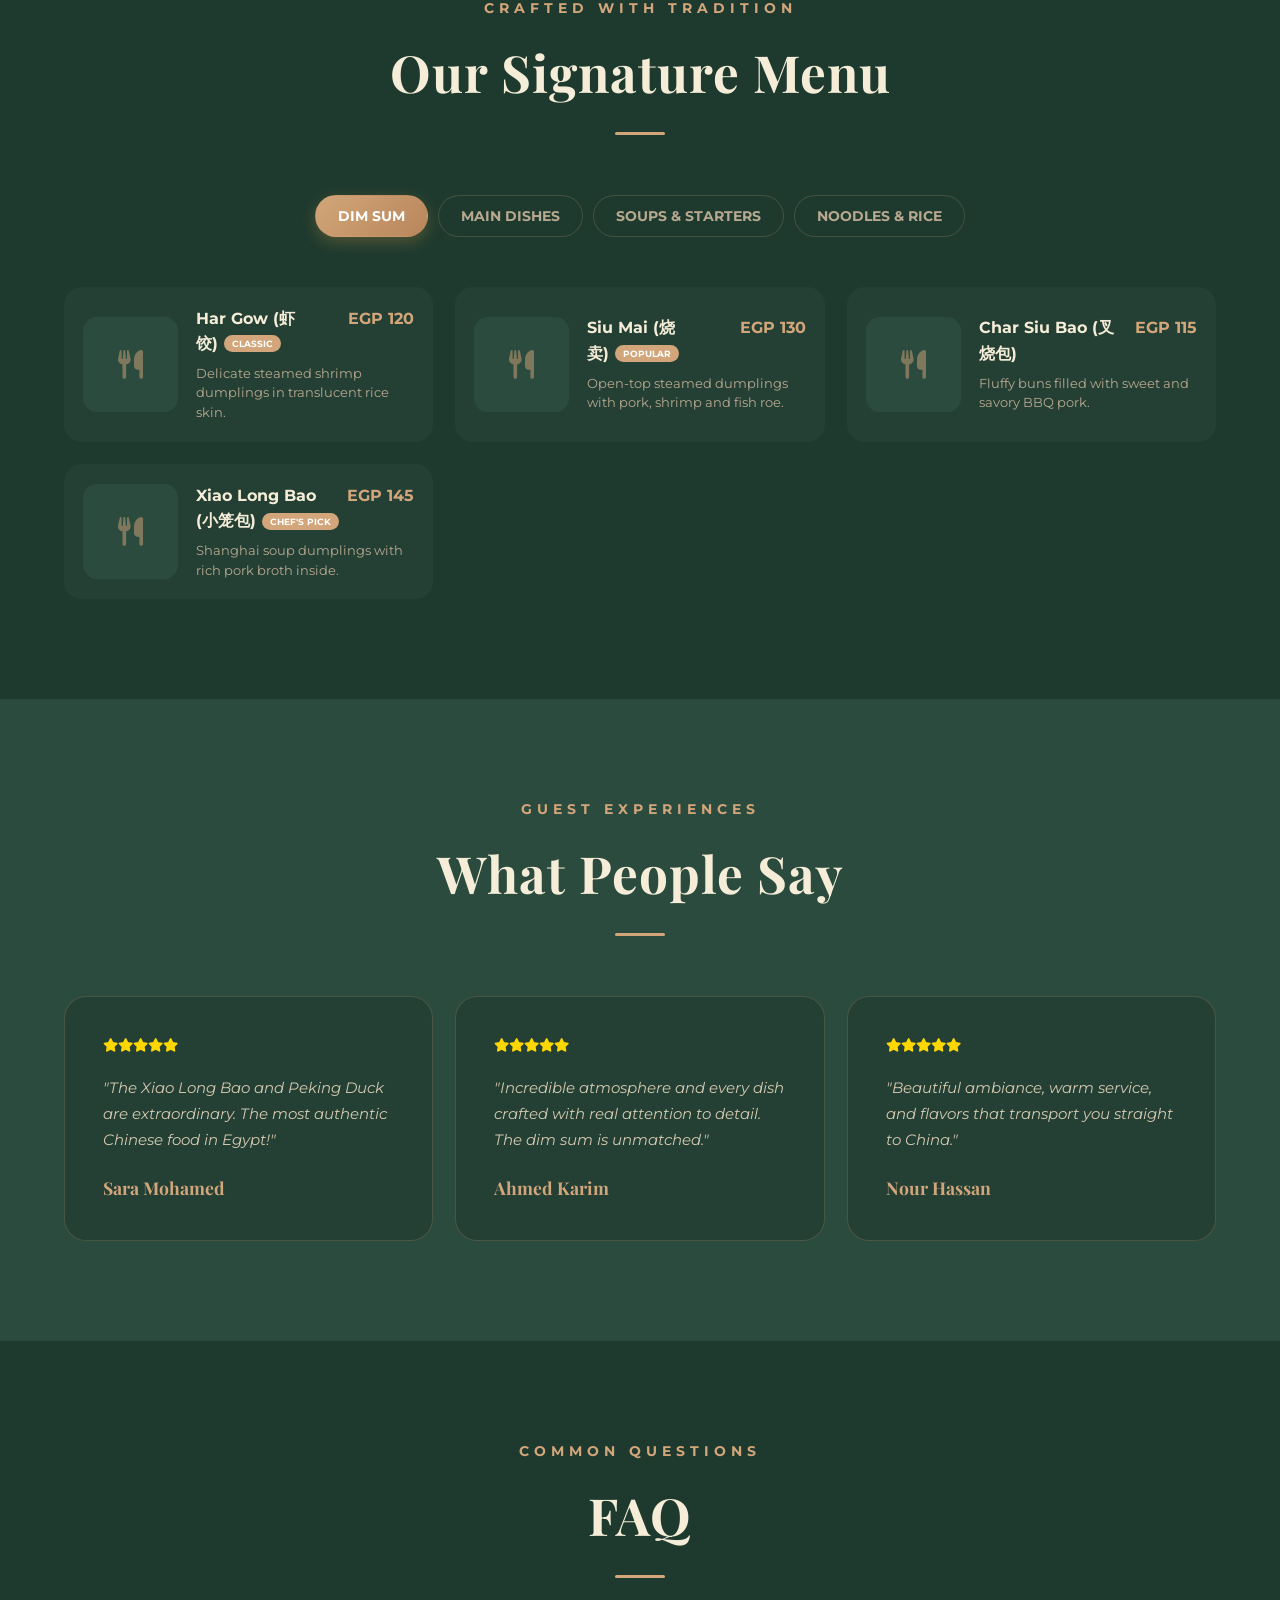
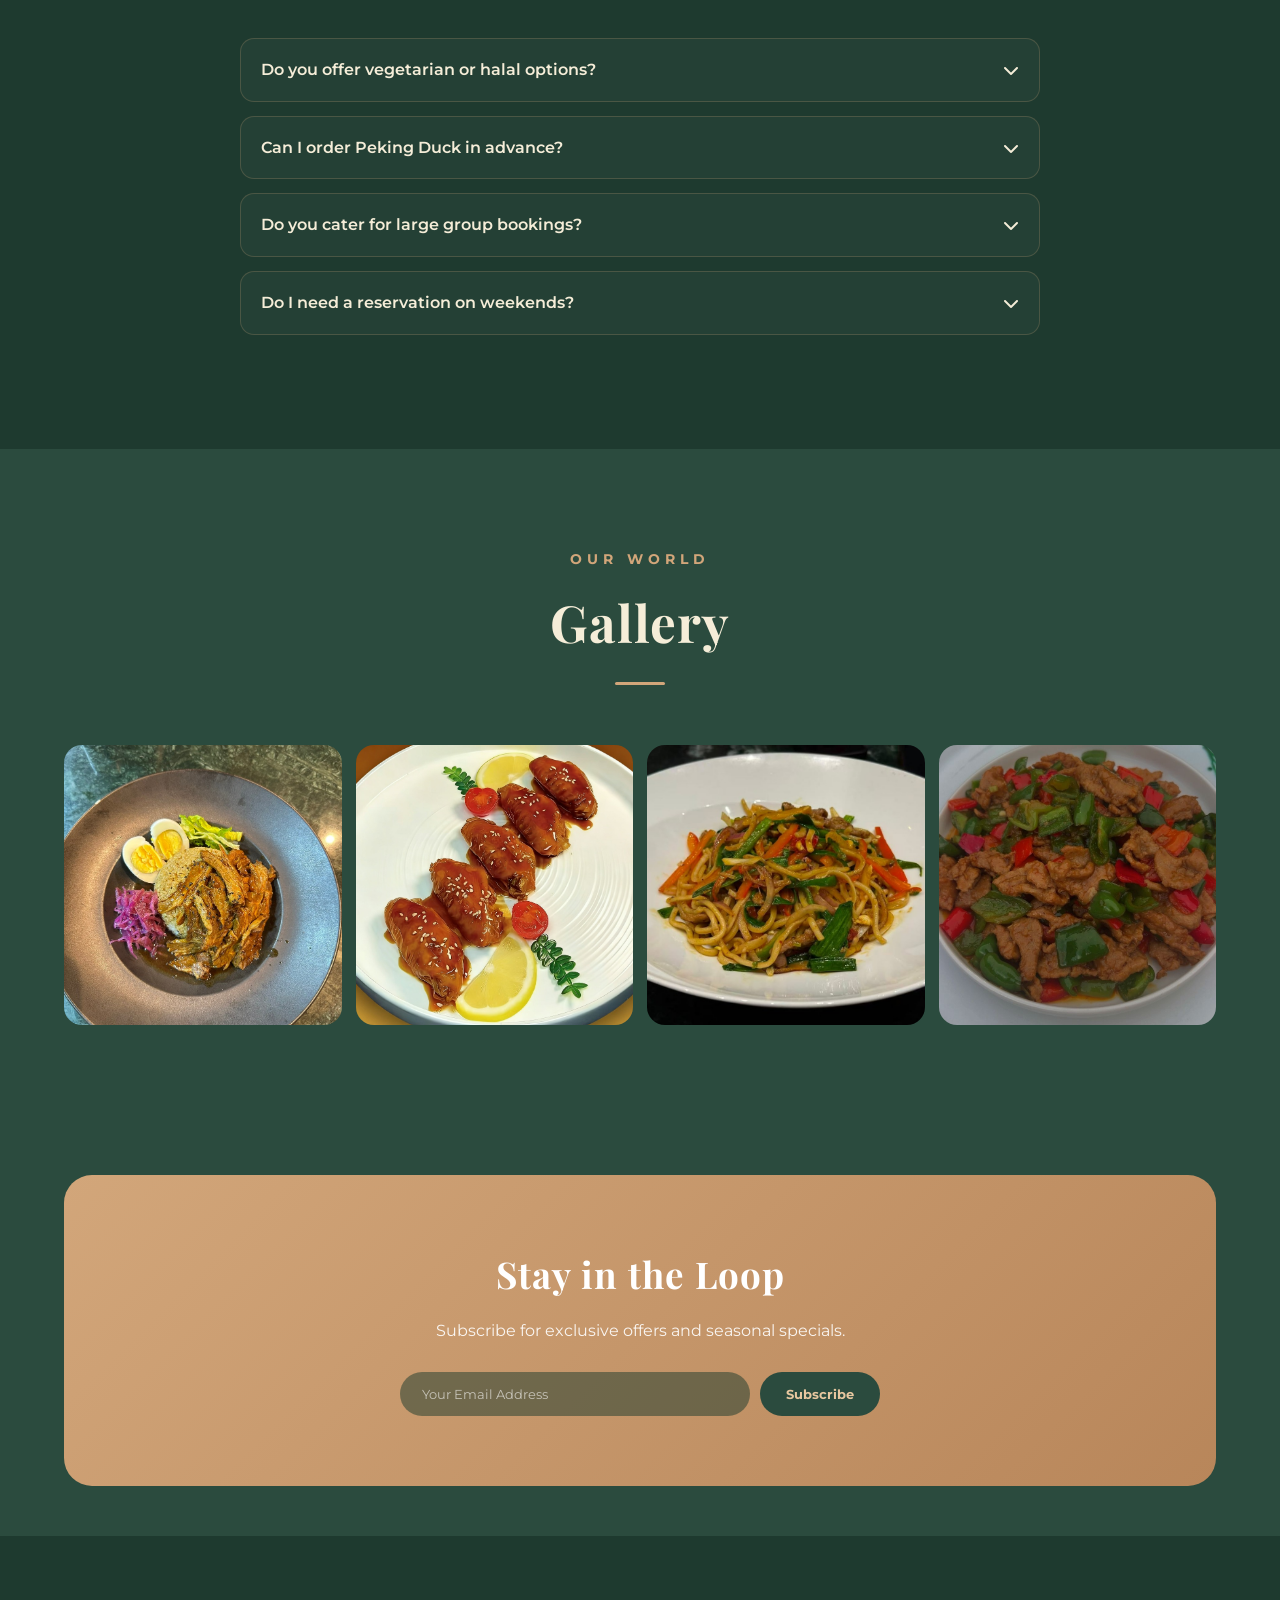
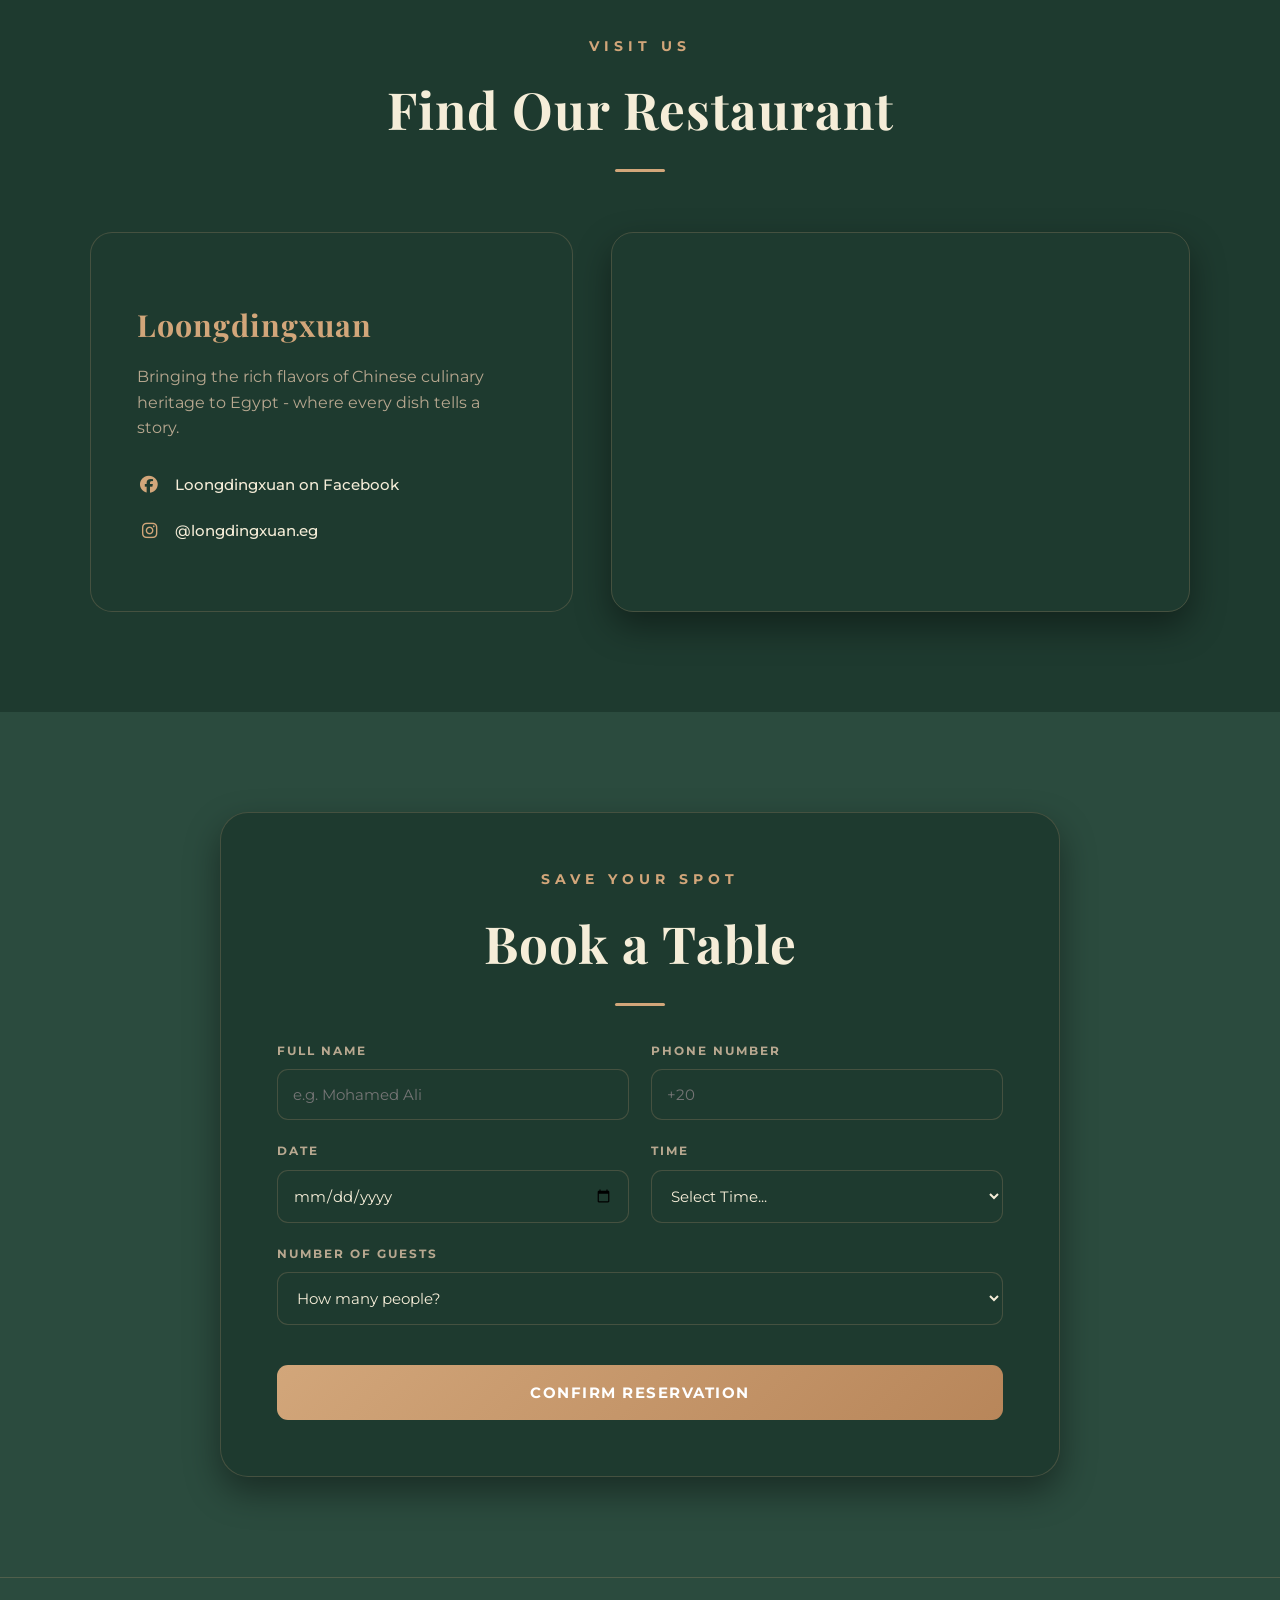
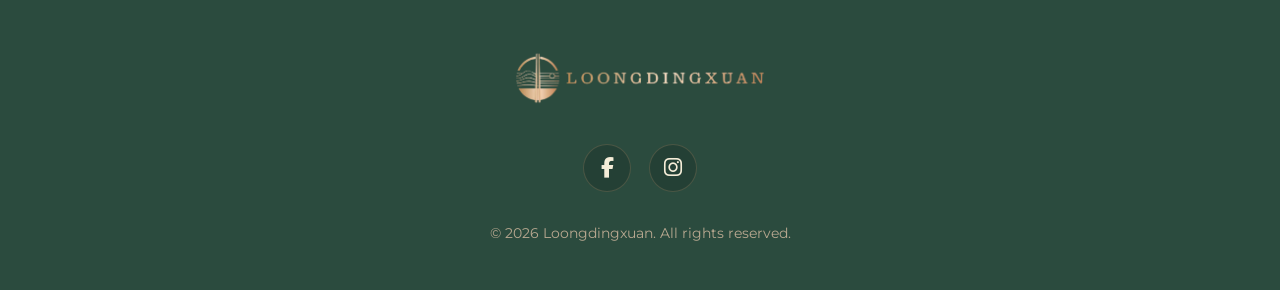
==== commit a5f36c27: "dabah sync" ====
--- a/index.html
+++ b/index.html
@@ -42,8 +42,9 @@
         .back-to-top.visible{opacity:1;visibility:visible;transform:translateY(0)}
         .back-to-top:hover{transform:translateY(-5px) scale(1.1)}
         #preloader{position:fixed;inset:0;background:var(--bg-main);z-index:9999;display:flex;justify-content:center;align-items:center;transition:opacity 0.6s ease,visibility 0.6s ease}
-        .loader-spinner{width:60px;height:60px;border:3px solid rgba(201,148,58,0.2);border-top:3px solid var(--accent);border-radius:50%;animation:spin 0.8s linear infinite}
-        @keyframes spin{to{transform:rotate(360deg)}}
+        .loader-dragon { display: flex; flex-direction: column; align-items: center; }
+        .loader-logo { width: 120px; height: auto; animation: pulseLogo 1.5s ease-in-out infinite; }
+        @keyframes pulseLogo { 0% { transform: scale(0.95); opacity: 0.6; } 50% { transform: scale(1.05); opacity: 1; } 100% { transform: scale(0.95); opacity: 0.6; } }
         nav{position:fixed;top:36px;width:100%;padding:18px 5%;display:flex;justify-content:space-between;align-items:center;z-index:1000;transition:var(--trans)}
         nav.scrolled{background:rgba(13,11,8,0.93);backdrop-filter:blur(15px);padding:10px 5%;border-bottom:1px solid var(--border-thin);box-shadow:0 5px 20px rgba(0,0,0,0.5)}
         .logo-img{height:44px;width:auto;object-fit:contain}
@@ -195,7 +196,7 @@
     </style>
 </head>
 <body class="">
-    <div id="preloader"><div class="loader-spinner"></div></div>
+    <div id="preloader"><div class="loader-dragon"><img src="images/logo.png" alt="Logo" class="loader-logo"></div></div>
     <button class="back-to-top" id="topBtn" onclick="window.scrollTo({top:0,behavior:'smooth'})"><i class="fas fa-arrow-up"></i></button>
     <div class="lang-bar"><button class="lang-btn active" onclick="location.href='index.html'">EN</button><button class="lang-btn" onclick="location.href='index_ar.html'">عربي</button><button class="lang-btn" onclick="location.href='index_zh.html'">中文</button></div>
     <nav id="nav">
@@ -210,7 +211,7 @@
             <a href="#gallery">Gallery</a>
             <a href="#contact">Location</a>
             <a href="#res" class="btn-reserve">Book a Table</a>
-            <a href="https://www.talabat.com/egypt/restaurant/799867/loongdingxuan-el-rehab-city-1?aid=7600" target="_blank" class="btn-talabat"><img src="images/talabat.png" style="height:20px;width:20px;border-radius:5px;object-fit:contain;" alt="Talabat"> Order on Talabat</a>
+            <a href="https://www.talabat.com/egypt/restaurant/799867/loongdingxuan-el-rehab-city-1?aid=7600" target="_blank" class="btn-talabat"><img src="images/t_logo.svg" style="height:20px;width:20px;border-radius:5px;object-fit:contain;" alt="Talabat"> Order on Talabat</a>
         </div>
         <div class="hamburger" id="ham"><i class="fas fa-bars"></i></div>
     </nav>
@@ -224,7 +225,7 @@
                 <div class="hero-btns reveal">
                     <a href="#menu" class="btn-solid">Explore Menu</a>
                     <a href="#res" class="btn-outline">Book a Table</a>
-                    <a href="https://www.talabat.com/egypt/restaurant/799867/loongdingxuan-el-rehab-city-1?aid=7600" target="_blank" class="btn-talabat"><img src="images/talabat.png" style="height:22px;width:22px;border-radius:5px;object-fit:contain;" alt="Talabat"> Order on Talabat</a>
+                    <a href="https://www.talabat.com/egypt/restaurant/799867/loongdingxuan-el-rehab-city-1?aid=7600" target="_blank" class="btn-talabat"><img src="images/t_logo.svg" style="height:22px;width:22px;border-radius:5px;object-fit:contain;" alt="Talabat"> Order on Talabat</a>
                     <a href="menu.html" class="btn-solid" style="background:var(--gradient);"><i class="fas fa-bag-shopping" style="margin-right:8px;"></i>Order Delivery</a>
                 </div>
             </div>
@@ -390,4 +391,4 @@
     </script>
 <script src="animations.js"></script>
 </body>
-</html>+</html>
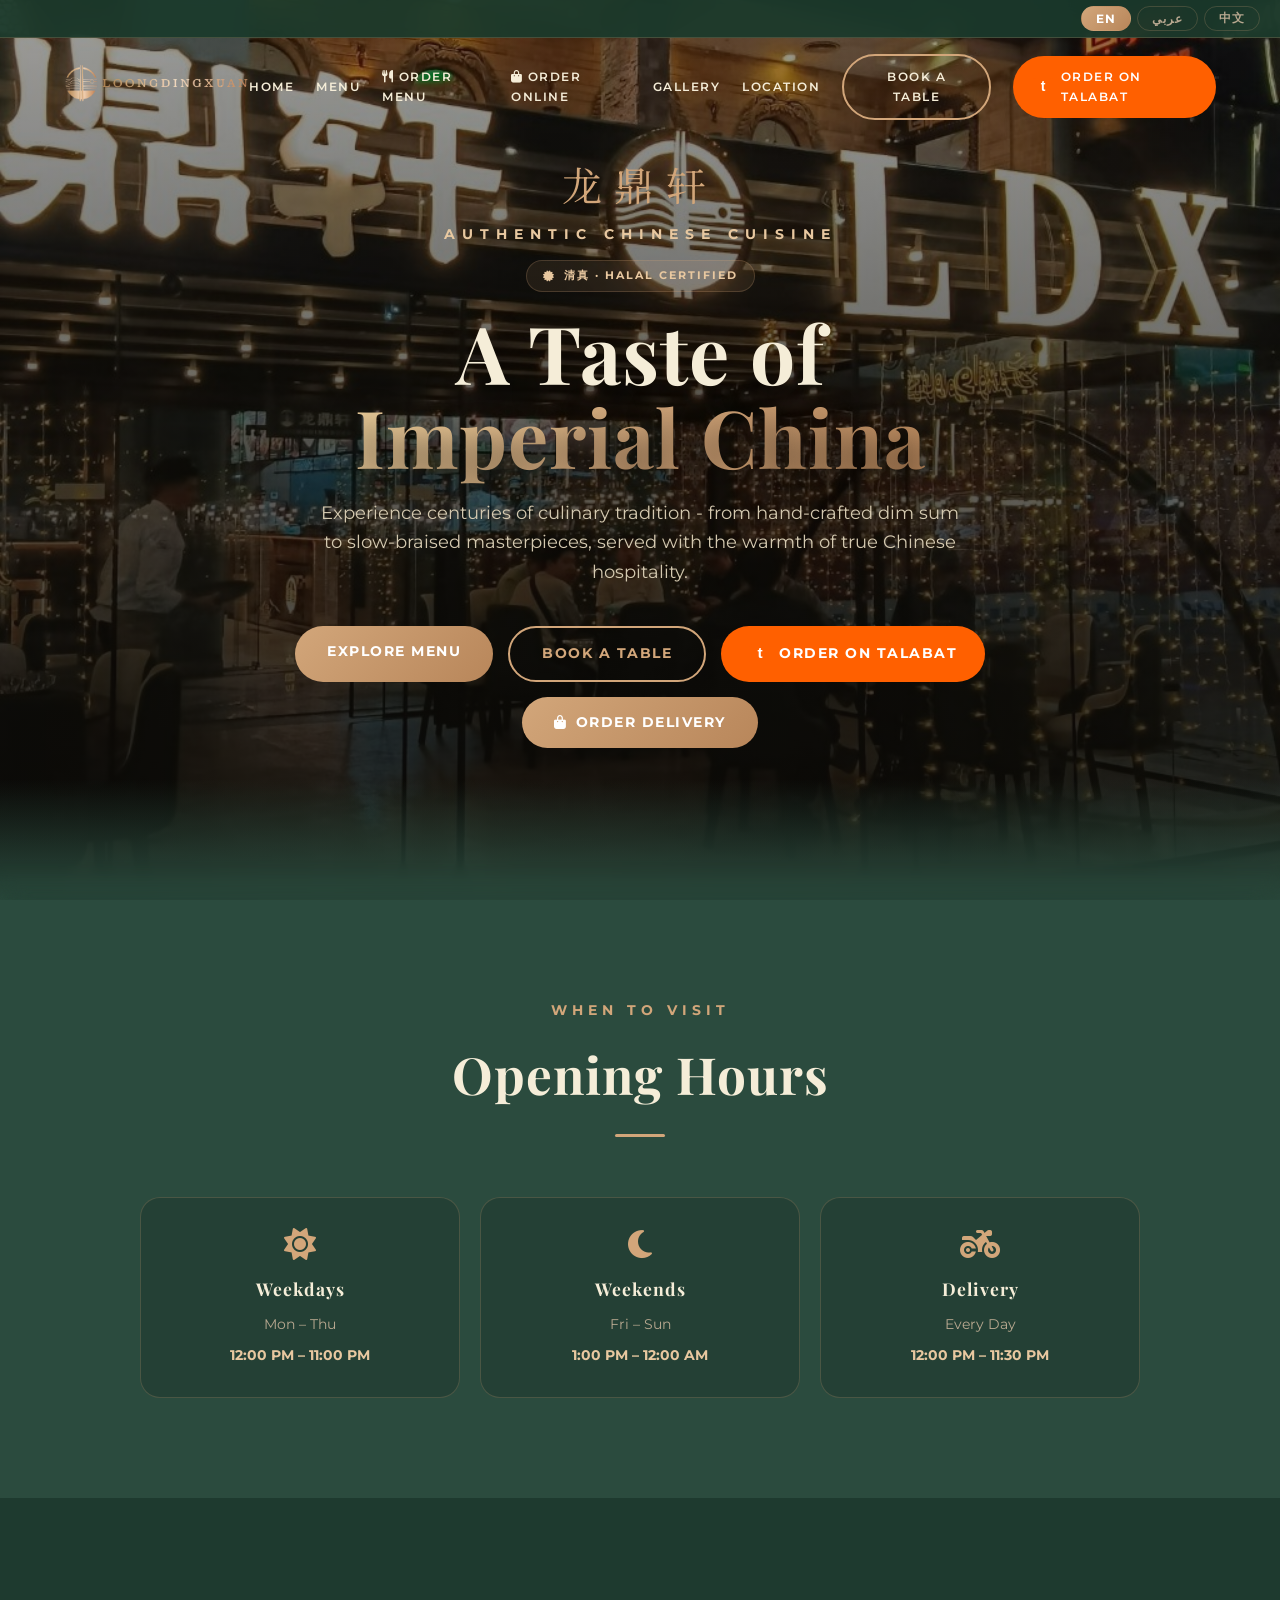
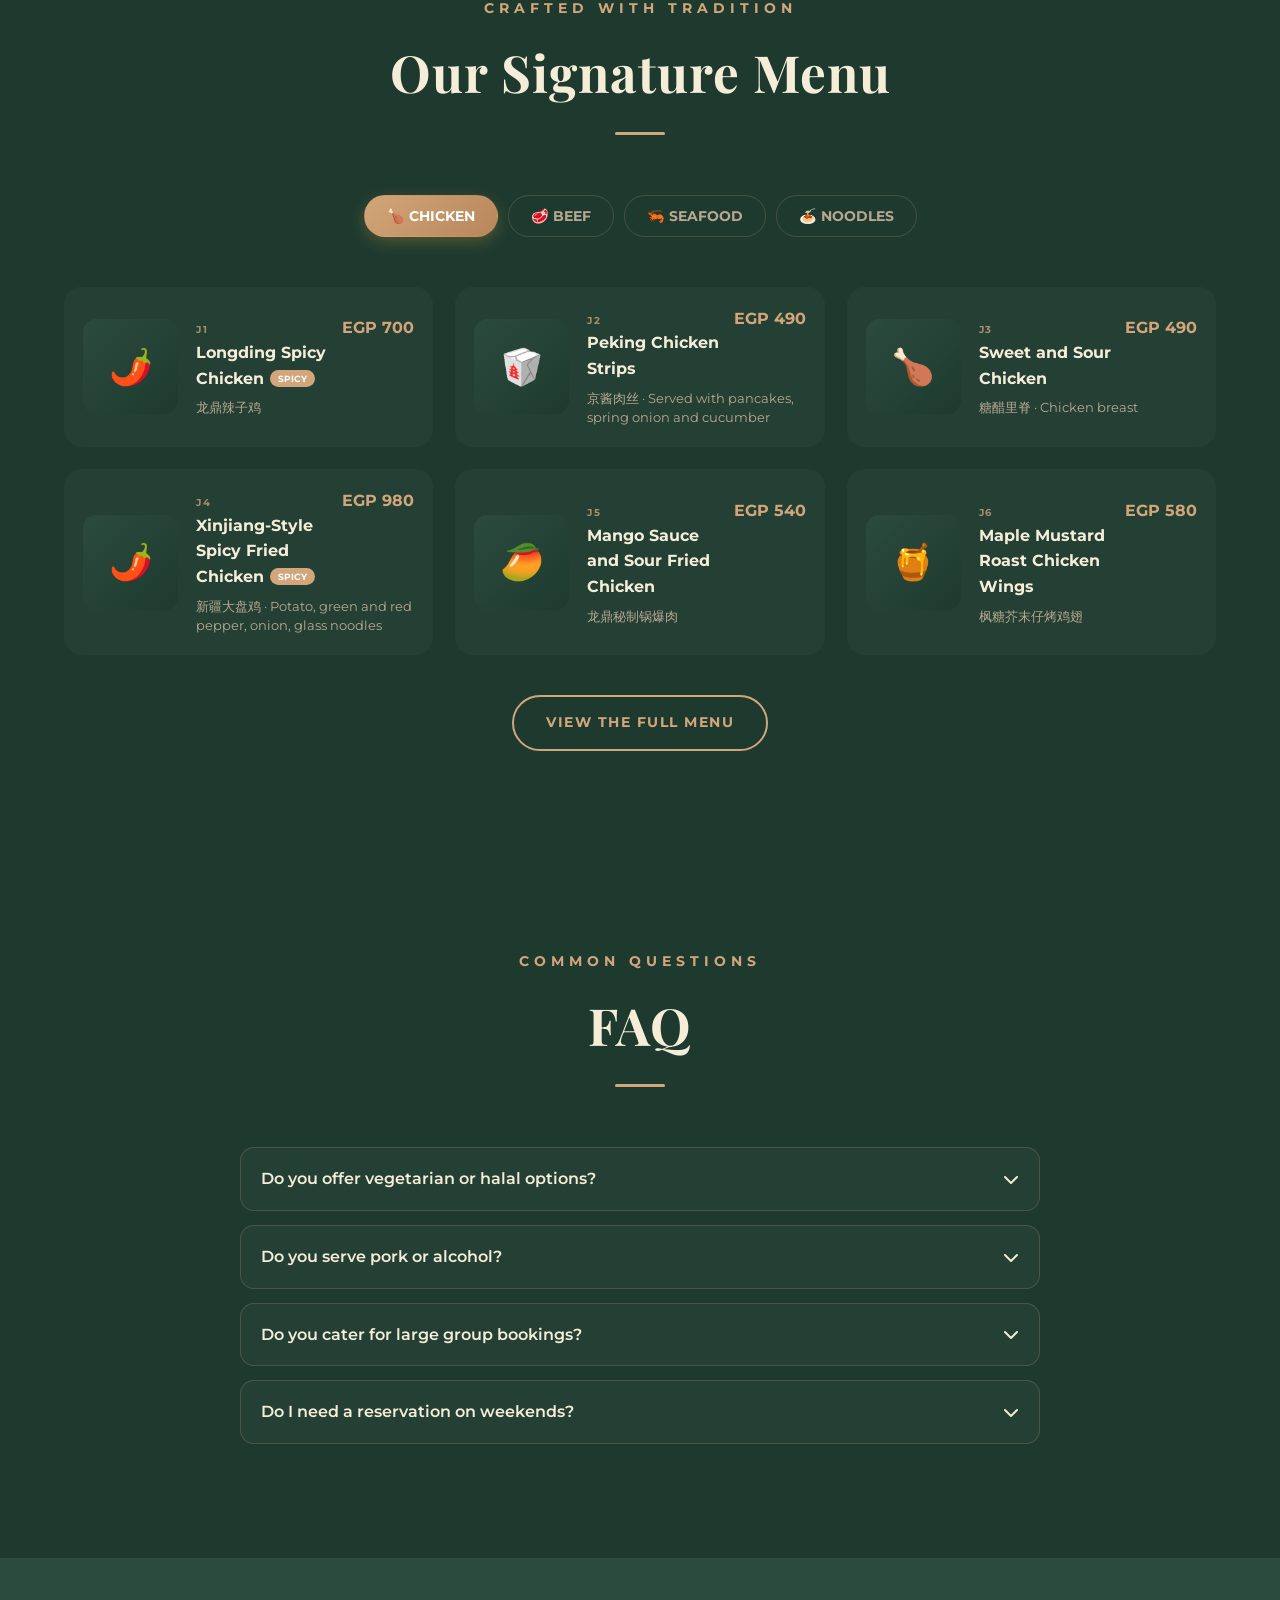
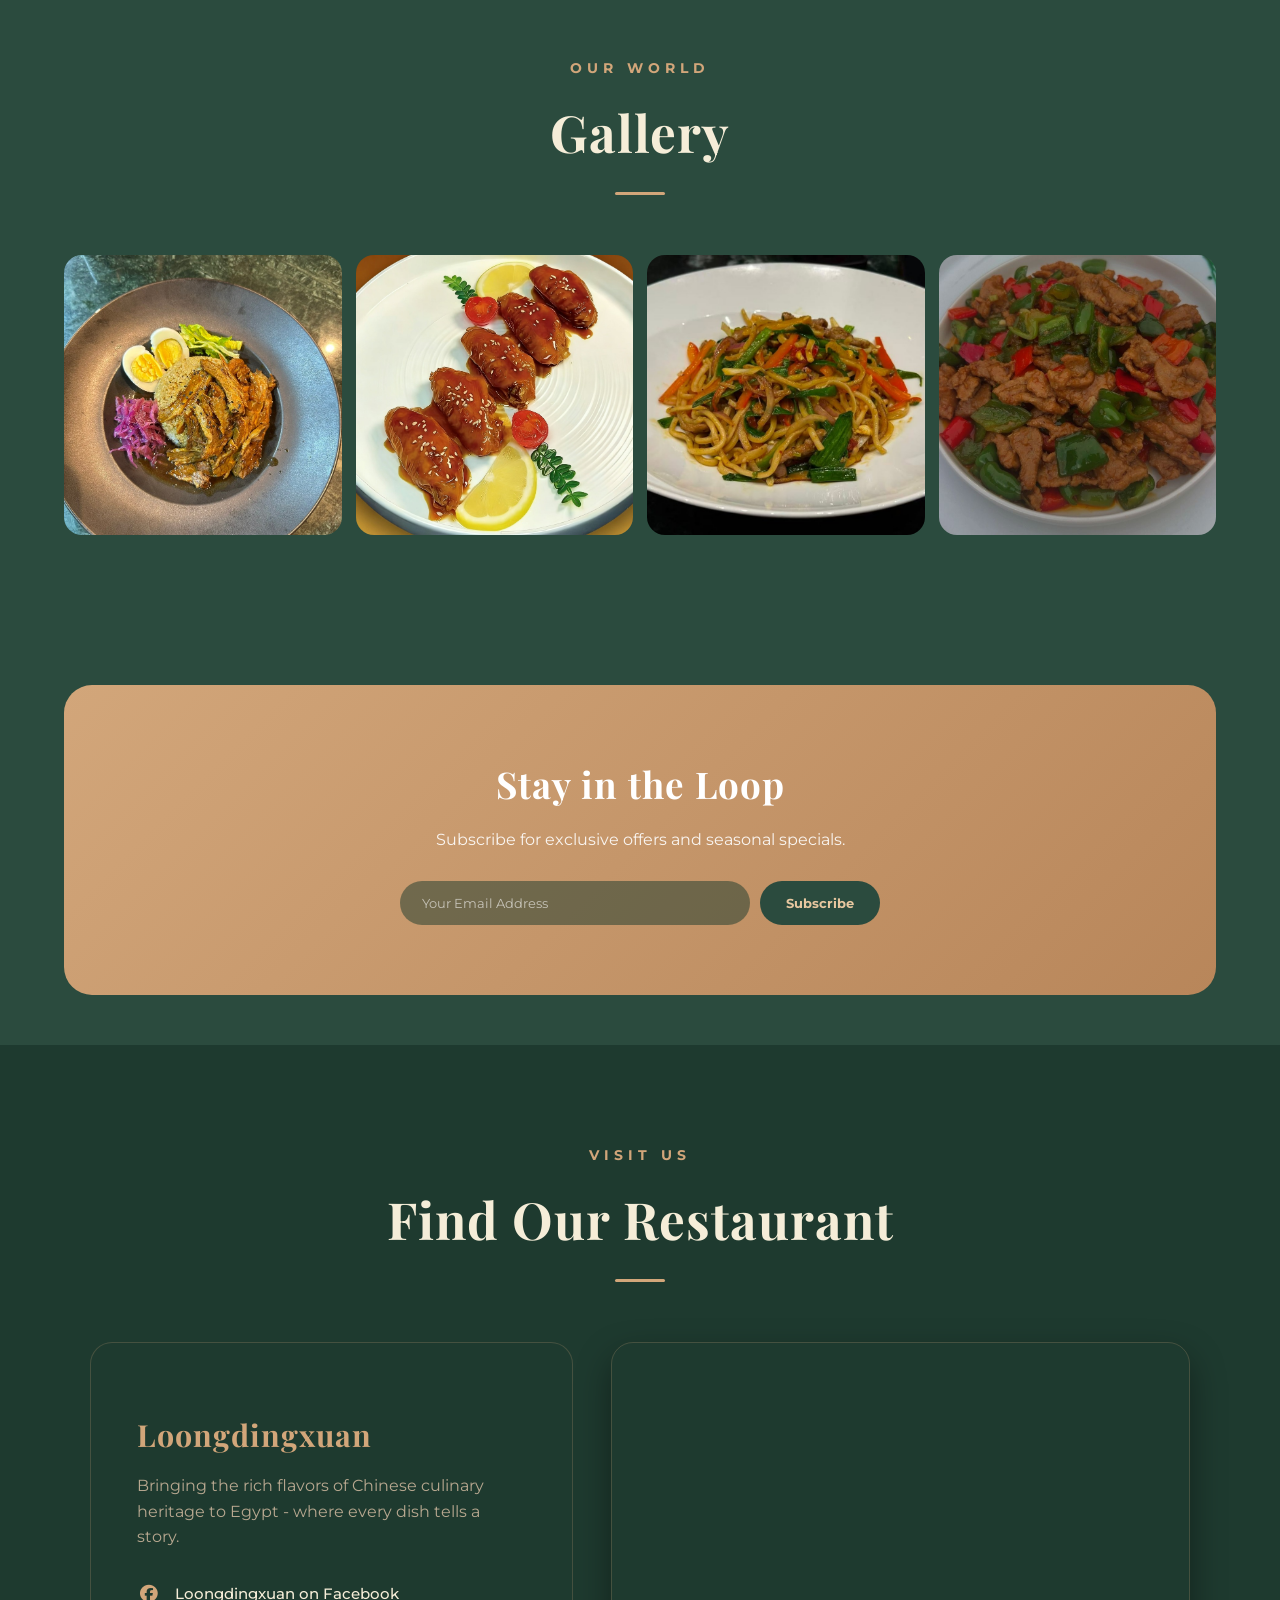
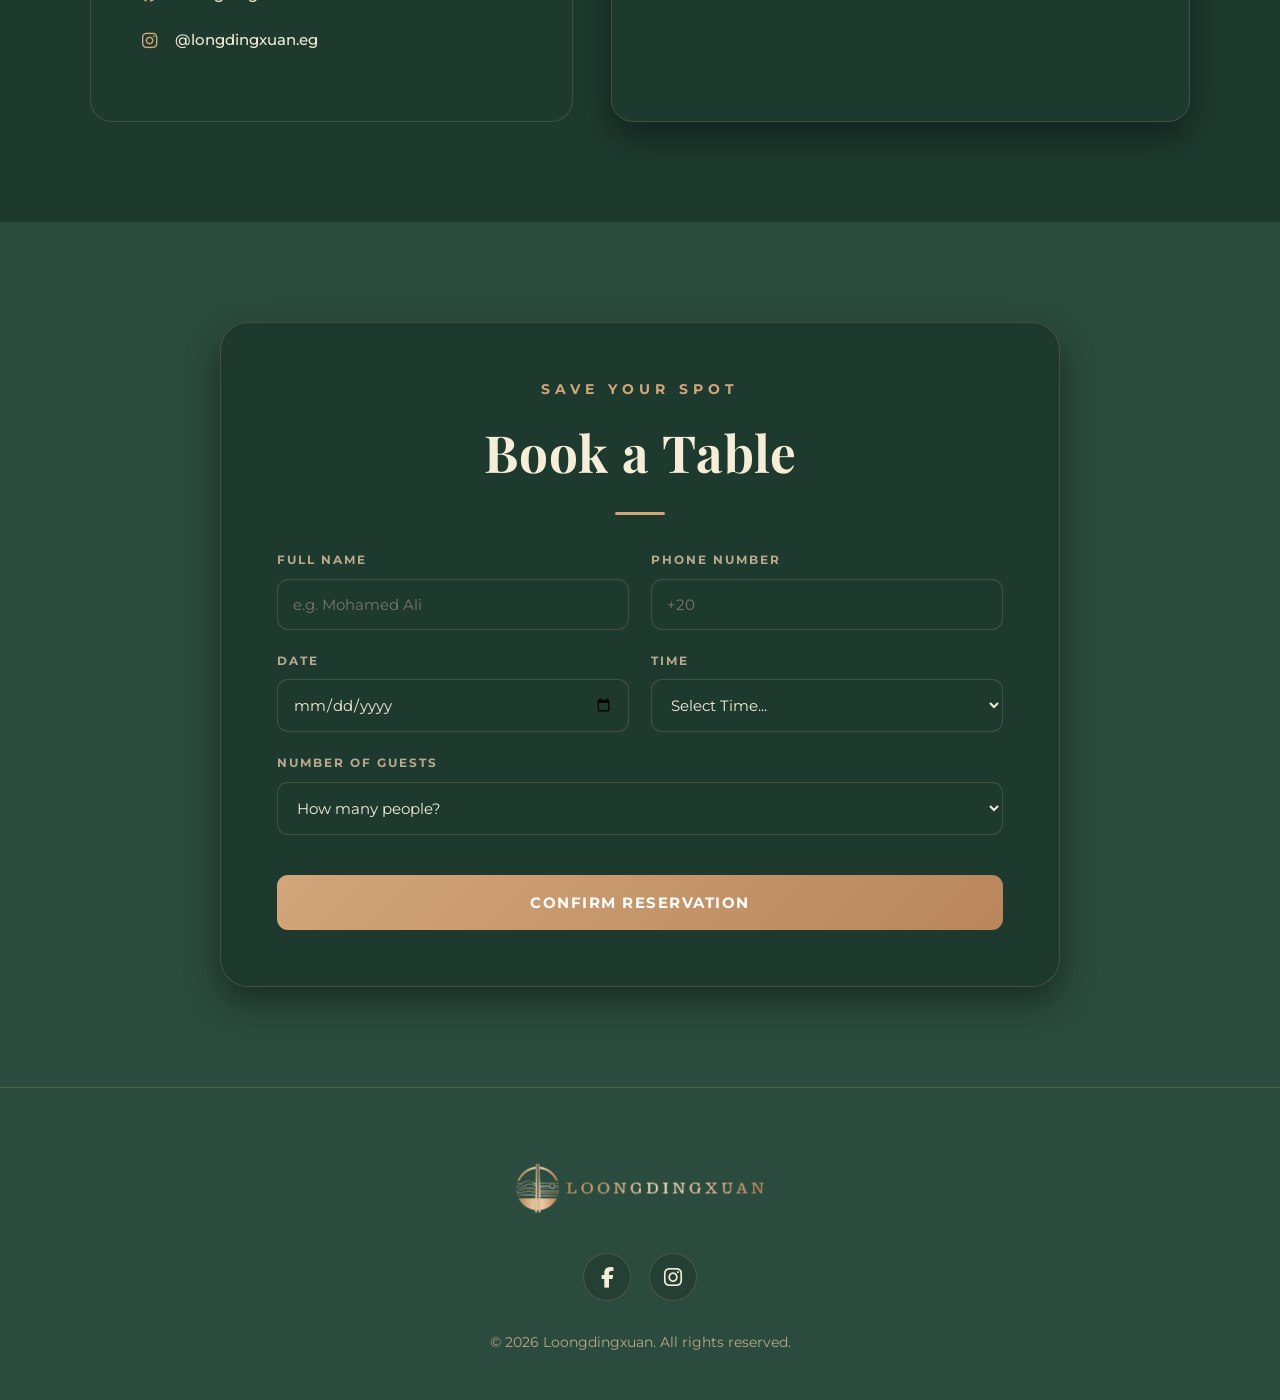
==== commit 33b86e2b: "Replace placeholder menu with real trilingual halal menu; remove fake data The site shipped an entir" ====
--- a/index.html
+++ b/index.html
@@ -3,9 +3,8 @@
 <head>
     <meta charset="UTF-8">
     <meta name="viewport" content="width=device-width, initial-scale=1.0, maximum-scale=1.0, user-scalable=no">
-    <meta name="description" content="Loongdingxuan - Authentic Chinese Restaurant in Egypt.">
+    <meta name="description" content="Loongdingxuan (龙鼎轩) - Authentic halal Chinese restaurant in New Cairo. Dine in, book a table, or order delivery.">
     <title>Loongdingxuan | Authentic Chinese Restaurant</title>
-    <link rel="icon" type="image/x-icon" href="favicon.ico">
     <link rel="icon" type="image/png" href="images/logo.png">
     <link rel="preconnect" href="https://fonts.googleapis.com">
     <link rel="preconnect" href="https://fonts.gstatic.com" crossorigin>
@@ -189,6 +188,9 @@
         .brand-ornament::before,.brand-ornament::after{content:'';flex:1;max-width:80px;height:1px;background:var(--accent)}
         .brand-ornament-icon{color:var(--accent);font-size:1rem}
         /* Tagline styling */
+        .hero-halal{display:inline-flex;align-items:center;gap:8px;margin-bottom:18px;padding:6px 16px;border-radius:50px;border:1px solid var(--border-thin);background:rgba(210,166,122,0.1);color:var(--accent-light);font-size:0.68rem;font-weight:700;letter-spacing:2px;text-transform:uppercase}
+        .menu-emoji{width:100%;height:100%;display:flex;align-items:center;justify-content:center;font-size:2.2rem;background:linear-gradient(135deg,var(--bg-main),var(--bg-sec))}
+        .menu-code{font-size:0.62rem;font-weight:700;letter-spacing:1.5px;color:var(--accent);opacity:0.75;display:block;margin-bottom:2px}
         .brand-tagline{font-size:0.72rem;letter-spacing:4px;color:var(--accent-light);text-transform:uppercase;opacity:0.85}
         /* Input select option */
         .input-grp select option{background:#2B4B3E}
@@ -207,7 +209,6 @@
             <a href="#menu">Menu</a>
             <a href="menu.html"><i class="fas fa-utensils" style="margin-right:4px;"></i>Order Menu</a>
             <a href="order.html"><i class="fas fa-bag-shopping" style="margin-right:4px;"></i>Order Online</a>
-            <a href="#testimonials">Reviews</a>
             <a href="#gallery">Gallery</a>
             <a href="#contact">Location</a>
             <a href="#res" class="btn-reserve">Book a Table</a>
@@ -220,6 +221,7 @@
             <div class="hero-content">
                 <span class="hero-chinese reveal">龙鼎轩</span>
                 <span class="hero-subtitle reveal">Authentic Chinese Cuisine</span>
+                <span class="hero-halal reveal"><i class="fas fa-certificate"></i> 清真 · Halal Certified</span>
                 <h1 class="reveal">A Taste of <br><span>Imperial China</span></h1>
                 <p class="reveal">Experience centuries of culinary tradition - from hand-crafted dim sum to slow-braised masterpieces, served with the warmth of true Chinese hospitality.</p>
                 <div class="hero-btns reveal">
@@ -241,21 +243,14 @@
         <section class="section bg-sec" id="menu">
             <div class="sec-header reveal"><span>Crafted with Tradition</span><h2>Our Signature Menu</h2><div class="divider"></div></div>
             <div class="menu-container">
-                <div class="menu-tabs reveal"><button class="menu-tab active" data-target="dimsum">Dim Sum</button><button class="menu-tab" data-target="mains">Main Dishes</button><button class="menu-tab" data-target="soups">Soups & Starters</button><button class="menu-tab" data-target="noodles">Noodles & Rice</button></div>
-                <div class="menu-cat active" id="dimsum"><div class="menu-item reveal"><div class="menu-img-wrapper"><img src="https://images.unsplash.com/photo-1563245372-f21724e3856d?w=200&q=80" alt="Har Gow (虾饺)" class="menu-img" loading="lazy"></div><div class="menu-content"><div class="menu-head"><span class="menu-name">Har Gow (虾饺)<span class="menu-badge">Classic</span></span><span class="menu-price">EGP 120</span></div><p class="menu-desc">Delicate steamed shrimp dumplings in translucent rice skin.</p></div></div><div class="menu-item reveal"><div class="menu-img-wrapper"><img src="https://images.unsplash.com/photo-1496116218417-1a781b1c416c?w=200&q=80" alt="Siu Mai (烧卖)" class="menu-img" loading="lazy"></div><div class="menu-content"><div class="menu-head"><span class="menu-name">Siu Mai (烧卖)<span class="menu-badge">Popular</span></span><span class="menu-price">EGP 130</span></div><p class="menu-desc">Open-top steamed dumplings with pork, shrimp and fish roe.</p></div></div><div class="menu-item reveal"><div class="menu-img-wrapper"><img src="https://images.unsplash.com/photo-1607330289024-1535c6b4e1c1?w=200&q=80" alt="Char Siu Bao (叉烧包)" class="menu-img" loading="lazy"></div><div class="menu-content"><div class="menu-head"><span class="menu-name">Char Siu Bao (叉烧包)</span><span class="menu-price">EGP 115</span></div><p class="menu-desc">Fluffy buns filled with sweet and savory BBQ pork.</p></div></div><div class="menu-item reveal"><div class="menu-img-wrapper"><img src="https://images.unsplash.com/photo-1585032226651-759b368d7246?w=200&q=80" alt="Xiao Long Bao (小笼包)" class="menu-img" loading="lazy"></div><div class="menu-content"><div class="menu-head"><span class="menu-name">Xiao Long Bao (小笼包)<span class="menu-badge">Chef's Pick</span></span><span class="menu-price">EGP 145</span></div><p class="menu-desc">Shanghai soup dumplings with rich pork broth inside.</p></div></div></div>
-<div class="menu-cat" id="mains"><div class="menu-item reveal"><div class="menu-img-wrapper"><img src="https://images.unsplash.com/photo-1548943487-a2e4e43b4853?w=200&q=80" alt="Peking Duck (北京烤鸭)" class="menu-img" loading="lazy"></div><div class="menu-content"><div class="menu-head"><span class="menu-name">Peking Duck (北京烤鸭)<span class="menu-badge">Signature</span></span><span class="menu-price">EGP 650</span></div><p class="menu-desc">Whole crispy-skinned roasted duck with pancakes and hoisin.</p></div></div><div class="menu-item reveal"><div class="menu-img-wrapper"><img src="https://images.unsplash.com/photo-1547592180-85f173990554?w=200&q=80" alt="Kung Pao Chicken (宫保鸡丁)" class="menu-img" loading="lazy"></div><div class="menu-content"><div class="menu-head"><span class="menu-name">Kung Pao Chicken (宫保鸡丁)</span><span class="menu-price">EGP 280</span></div><p class="menu-desc">Sichuan diced chicken with dried chilies and peanuts.</p></div></div><div class="menu-item reveal"><div class="menu-img-wrapper"><img src="images/pork_belly.jpg" alt="Braised Pork Belly (红烧肉)" class="menu-img" loading="lazy"></div><div class="menu-content"><div class="menu-head"><span class="menu-name">Braised Pork Belly (红烧肉)</span><span class="menu-price">EGP 320</span></div><p class="menu-desc">Slow-braised pork in soy, Shaoxing wine and rock sugar.</p></div></div></div>
-<div class="menu-cat" id="soups"><div class="menu-item reveal"><div class="menu-img-wrapper"><img src="images/hot_sour_soup.jpg" alt="Hot & Sour Soup (酸辣汤)" class="menu-img" loading="lazy"></div><div class="menu-content"><div class="menu-head"><span class="menu-name">Hot & Sour Soup (酸辣汤)<span class="menu-badge">Popular</span></span><span class="menu-price">EGP 150</span></div><p class="menu-desc">Spicy broth with bamboo shoots, tofu and egg.</p></div></div><div class="menu-item reveal"><div class="menu-img-wrapper"><img src="https://images.unsplash.com/photo-1603073163308-9654c3fb70b5?w=200&q=80" alt="Crispy Spring Rolls (春卷)" class="menu-img" loading="lazy"></div><div class="menu-content"><div class="menu-head"><span class="menu-name">Crispy Spring Rolls (春卷)</span><span class="menu-price">EGP 110</span></div><p class="menu-desc">Golden fried rolls with vegetables and shrimp.</p></div></div></div>
-<div class="menu-cat" id="noodles"><div class="menu-item reveal"><div class="menu-img-wrapper"><img src="https://images.unsplash.com/photo-1569718212165-3a8278d5f624?w=200&q=80" alt="Dan Dan Noodles (担担面)" class="menu-img" loading="lazy"></div><div class="menu-content"><div class="menu-head"><span class="menu-name">Dan Dan Noodles (担担面)</span><span class="menu-price">EGP 195</span></div><p class="menu-desc">Sichuan noodles in sesame chili oil with minced pork.</p></div></div><div class="menu-item reveal"><div class="menu-img-wrapper"><img src="https://images.unsplash.com/photo-1512058564366-18510be2db19?w=200&q=80" alt="Yang Chow Fried Rice (扬州炒饭)" class="menu-img" loading="lazy"></div><div class="menu-content"><div class="menu-head"><span class="menu-name">Yang Chow Fried Rice (扬州炒饭)<span class="menu-badge">Favourite</span></span><span class="menu-price">EGP 175</span></div><p class="menu-desc">Wok-fried rice with shrimp, BBQ pork and egg.</p></div></div></div>
-
-            </div>
-        </section>
-        <section class="section" id="testimonials">
-            <div class="sec-header reveal"><span>Guest Experiences</span><h2>What People Say</h2><div class="divider"></div></div>
-            <div class="grid-auto"><div class="card reveal"><div class="stars"><i class="fas fa-star"></i><i class="fas fa-star"></i><i class="fas fa-star"></i><i class="fas fa-star"></i><i class="fas fa-star"></i></div><p>"The Xiao Long Bao and Peking Duck are extraordinary. The most authentic Chinese food in Egypt!"</p><strong>Sara Mohamed</strong></div><div class="card reveal"><div class="stars"><i class="fas fa-star"></i><i class="fas fa-star"></i><i class="fas fa-star"></i><i class="fas fa-star"></i><i class="fas fa-star"></i></div><p>"Incredible atmosphere and every dish crafted with real attention to detail. The dim sum is unmatched."</p><strong>Ahmed Karim</strong></div><div class="card reveal"><div class="stars"><i class="fas fa-star"></i><i class="fas fa-star"></i><i class="fas fa-star"></i><i class="fas fa-star"></i><i class="fas fa-star"></i></div><p>"Beautiful ambiance, warm service, and flavors that transport you straight to China."</p><strong>Nour Hassan</strong></div></div>
-        </section>
-        <section class="section bg-sec">
+                <div class="menu-tabs reveal" id="menu-tabs"></div>
+                <div id="menu-cats"></div>
+                <div style="text-align:center;margin-top:40px" class="reveal"><a href="menu.html" class="btn-outline">View the full menu</a></div>
+            </div>
+        </section>
+                <section class="section bg-sec">
             <div class="sec-header reveal"><span>Common Questions</span><h2>FAQ</h2><div class="divider"></div></div>
-            <div class="faq-container"><div class="faq-item reveal"><div class="faq-question">Do you offer vegetarian or halal options? <i class="fas fa-chevron-down"></i></div><div class="faq-answer">Yes! We have a wide range of vegetarian dishes. All our meat is halal-certified.</div></div><div class="faq-item reveal"><div class="faq-question">Can I order Peking Duck in advance? <i class="fas fa-chevron-down"></i></div><div class="faq-answer">Yes, we recommend pre-ordering at least 24 hours ahead. Contact us via Facebook or phone.</div></div><div class="faq-item reveal"><div class="faq-question">Do you cater for large group bookings? <i class="fas fa-chevron-down"></i></div><div class="faq-answer">Absolutely! We welcome family gatherings and corporate events. Contact us to plan your event.</div></div><div class="faq-item reveal"><div class="faq-question">Do I need a reservation on weekends? <i class="fas fa-chevron-down"></i></div><div class="faq-answer">Weekends are popular - we recommend booking in advance to guarantee your spot.</div></div></div>
+            <div class="faq-container"><div class="faq-item reveal"><div class="faq-question">Do you offer vegetarian or halal options? <i class="fas fa-chevron-down"></i></div><div class="faq-answer">Yes. More than 15 dishes on our menu are fully vegetarian, and every meat we serve is halal.</div></div><div class="faq-item reveal"><div class="faq-question">Do you serve pork or alcohol? <i class="fas fa-chevron-down"></i></div><div class="faq-answer">No. Our kitchen is fully halal certified (清真) — we serve no pork and no alcohol.</div></div><div class="faq-item reveal"><div class="faq-question">Do you cater for large group bookings? <i class="fas fa-chevron-down"></i></div><div class="faq-answer">Absolutely! We welcome family gatherings and corporate events. Contact us to plan your event.</div></div><div class="faq-item reveal"><div class="faq-question">Do I need a reservation on weekends? <i class="fas fa-chevron-down"></i></div><div class="faq-answer">Weekends are popular - we recommend booking in advance to guarantee your spot.</div></div></div>
         </section>
         <section class="section" id="gallery">
             <div class="sec-header reveal"><span>Our World</span><h2>Gallery</h2><div class="divider"></div></div>
@@ -319,7 +314,36 @@
         </div>
         <p>&copy; <span id="yr"></span> Loongdingxuan. All rights reserved.</p>
     </footer>
+    <script src="menu-data.js"></script>
     <script>
+        // Marketing menu, rendered from the shared menu data (menu-data.js).
+        var HOME_LANG = 'en';
+        var HOME_CATS = ['chicken','beef','seafood','noodles'];
+        (function renderHomeMenu(){
+            var tabs = document.getElementById('menu-tabs');
+            var cats = document.getElementById('menu-cats');
+            if(!tabs || !cats) return;
+            HOME_CATS.forEach(function(id, idx){
+                var cat = MENU_CATEGORIES.filter(function(c){return c.id===id;})[0];
+                if(!cat) return;
+                tabs.insertAdjacentHTML('beforeend',
+                    '<button class="menu-tab' + (idx===0?' active':'') + '" data-target="cat-' + id + '">' + cat.emoji + ' ' + menuCategoryName(cat, HOME_LANG) + '</button>');
+                var items = menuItemsIn(id).slice(0, 6).map(function(item){
+                    var note = menuItemNote(item, HOME_LANG);
+                    return '<div class="menu-item reveal">'
+                        + '<div class="menu-img-wrapper"><div class="menu-emoji">' + item.emoji + '</div></div>'
+                        + '<div class="menu-content"><div class="menu-head">'
+                        + '<span class="menu-name"><span class="menu-code">' + item.id + '</span>' + menuItemName(item, HOME_LANG)
+                        + (item.spicy ? '<span class="menu-badge">' + (HOME_LANG==='ar'?'حار':HOME_LANG==='zh'?'辣':'Spicy') + '</span>' : '')
+                        + '</span><span class="menu-price">EGP ' + item.price + '</span></div>'
+                        + '<p class="menu-desc">' + (HOME_LANG==='zh' ? item.en : item.zh) + (note ? ' · ' + note : '') + '</p>'
+                        + '</div></div>';
+                }).join('');
+                cats.insertAdjacentHTML('beforeend',
+                    '<div class="menu-cat' + (idx===0?' active':'') + '" id="cat-' + id + '">' + items + '</div>');
+            });
+        })();
+
         window.RESERVATION_MSG = "Thank you! We will contact you shortly to confirm.";
 
         var sel = function(s){ return document.querySelector(s); };
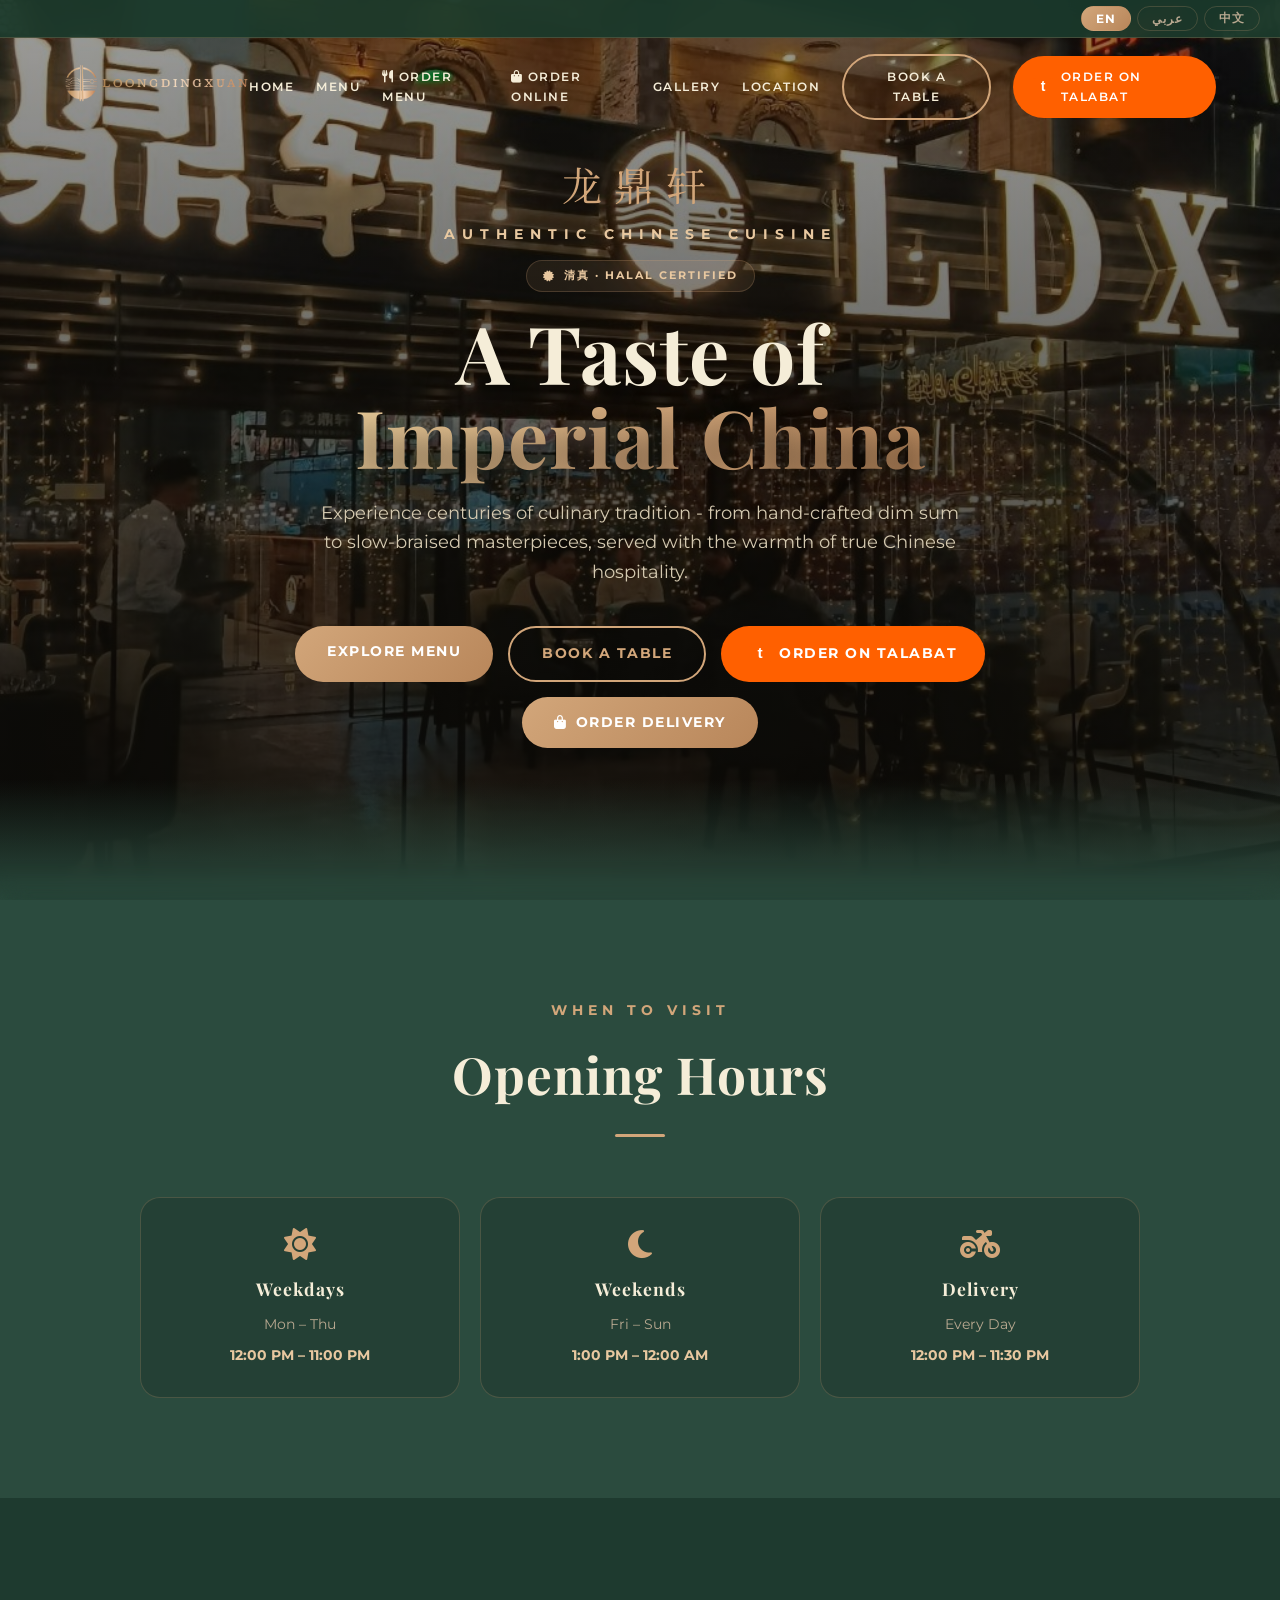
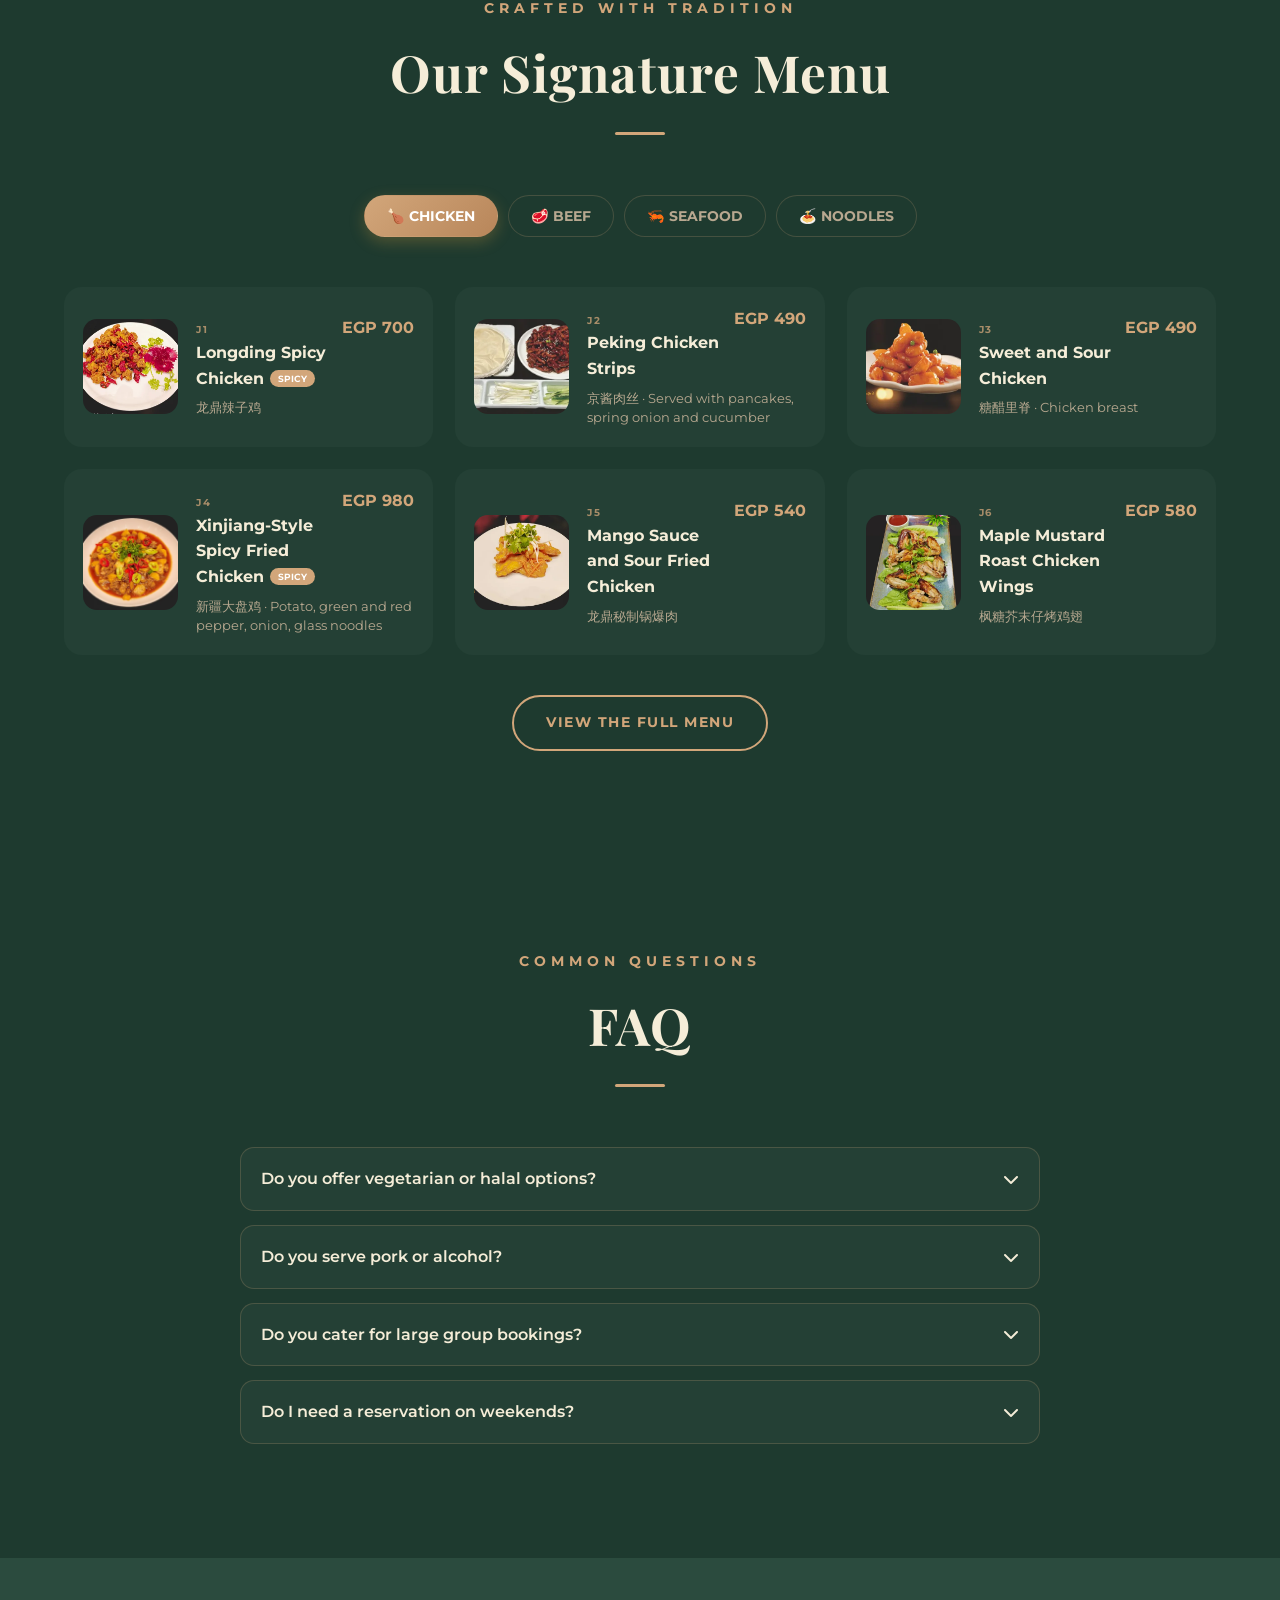
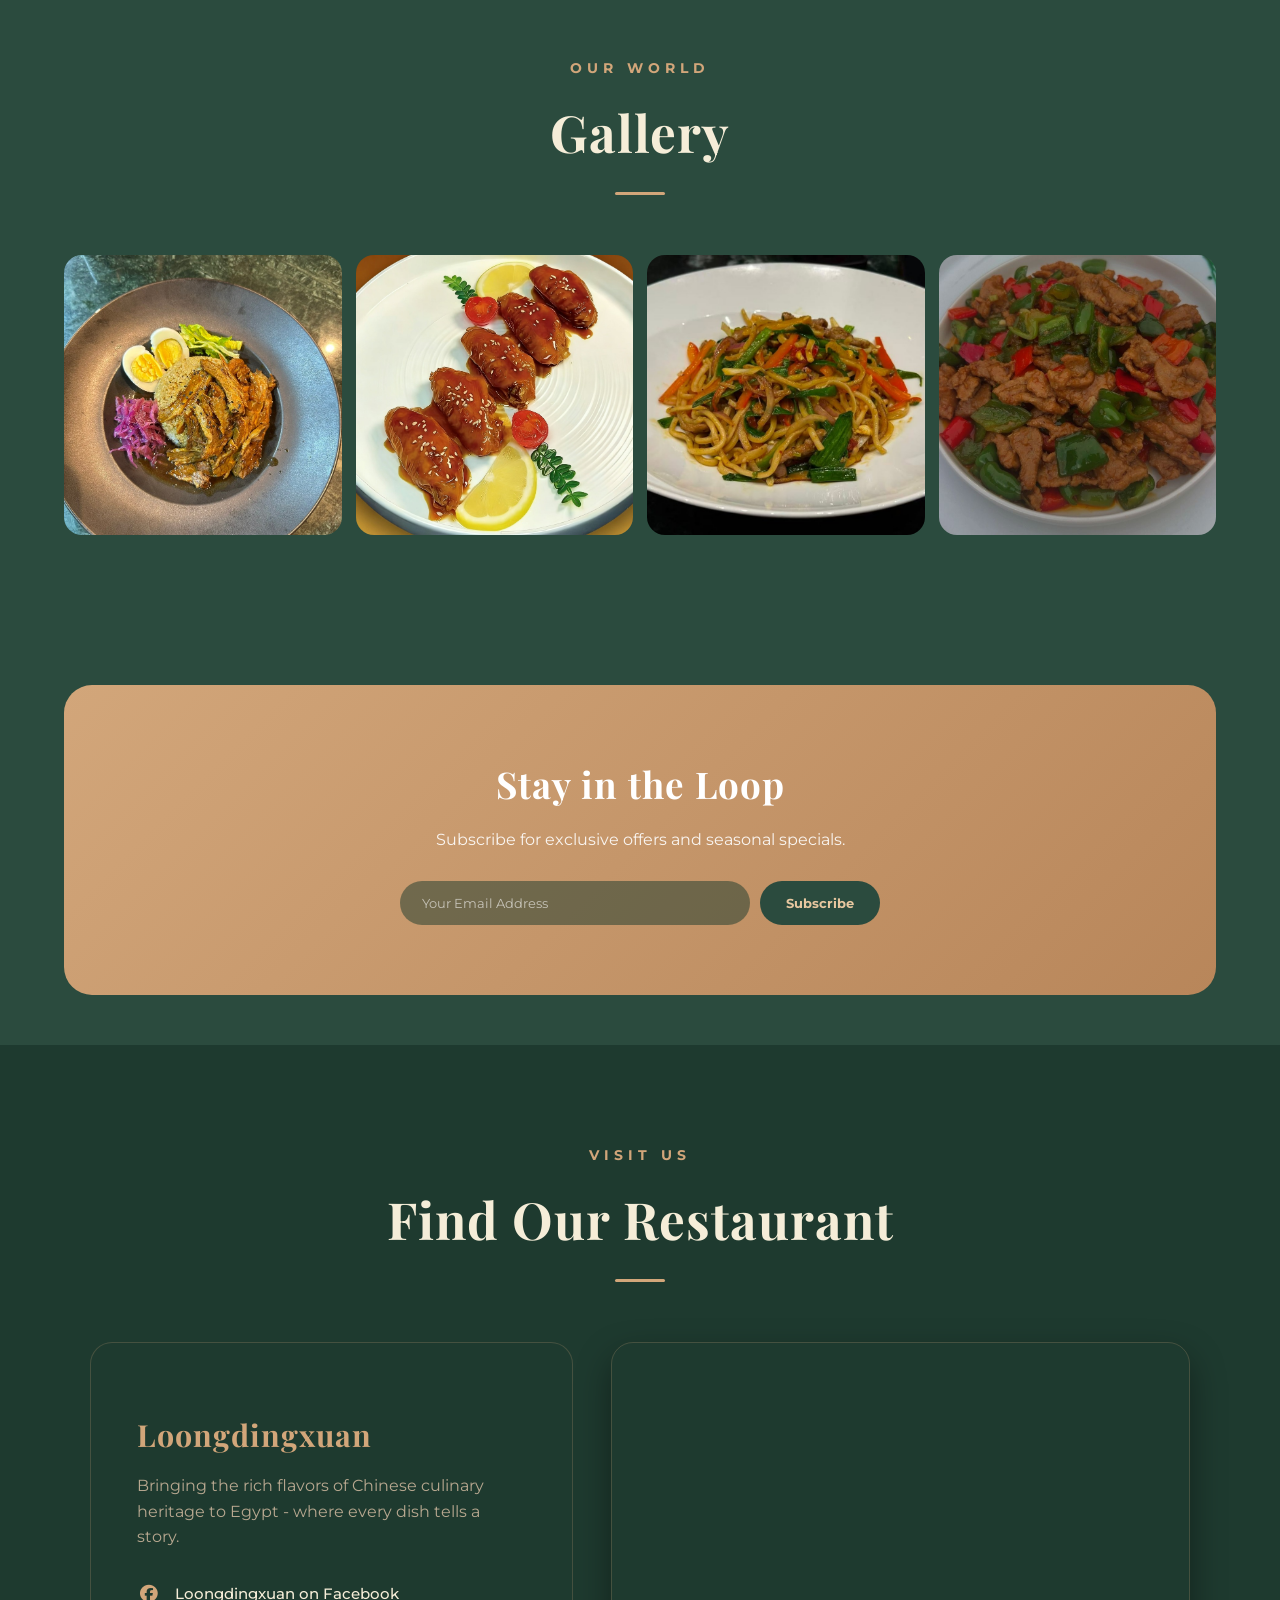
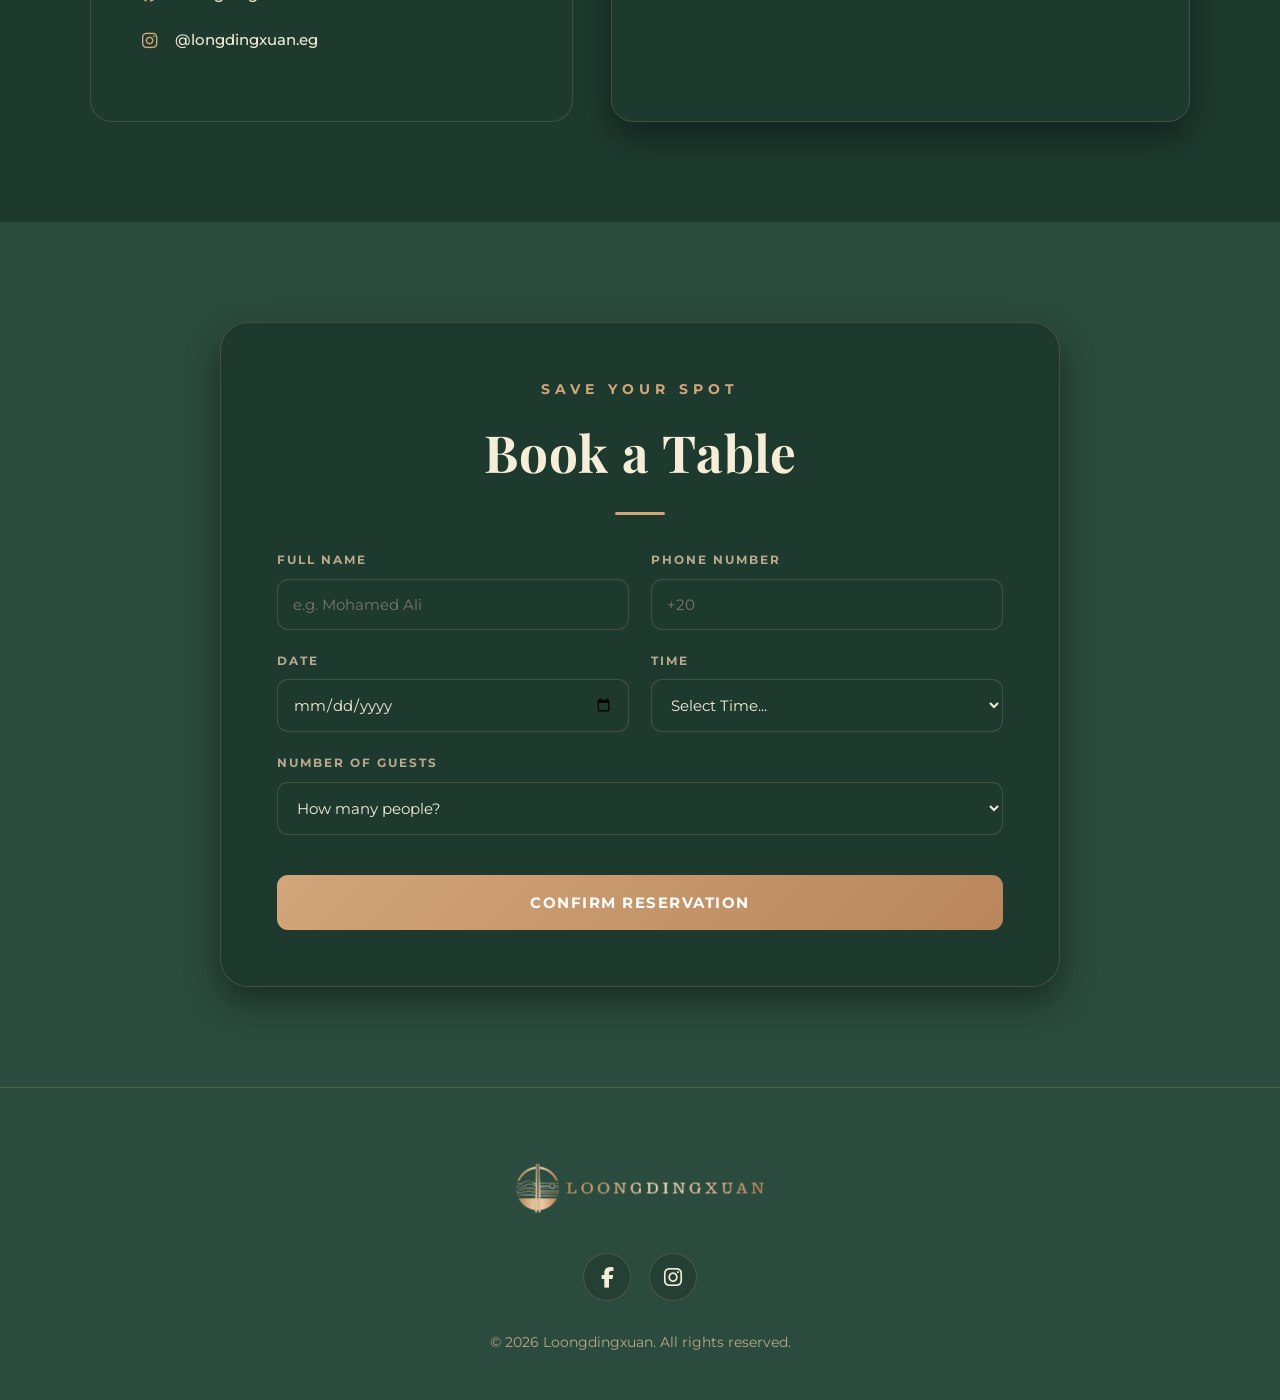
==== commit 81b08e1f: "Extract dish photography from the printed menu Every dish now shows the restaurant's own photograph " ====
--- a/index.html
+++ b/index.html
@@ -331,7 +331,9 @@
                 var items = menuItemsIn(id).slice(0, 6).map(function(item){
                     var note = menuItemNote(item, HOME_LANG);
                     return '<div class="menu-item reveal">'
-                        + '<div class="menu-img-wrapper"><div class="menu-emoji">' + item.emoji + '</div></div>'
+                        + '<div class="menu-img-wrapper">' + (menuItemImage(item)
+                              ? '<img src="' + menuItemImage(item) + '" alt="" class="menu-img" loading="lazy" decoding="async">'
+                              : '<div class="menu-emoji">' + item.emoji + '</div>') + '</div>'
                         + '<div class="menu-content"><div class="menu-head">'
                         + '<span class="menu-name"><span class="menu-code">' + item.id + '</span>' + menuItemName(item, HOME_LANG)
                         + (item.spicy ? '<span class="menu-badge">' + (HOME_LANG==='ar'?'حار':HOME_LANG==='zh'?'辣':'Spicy') + '</span>' : '')
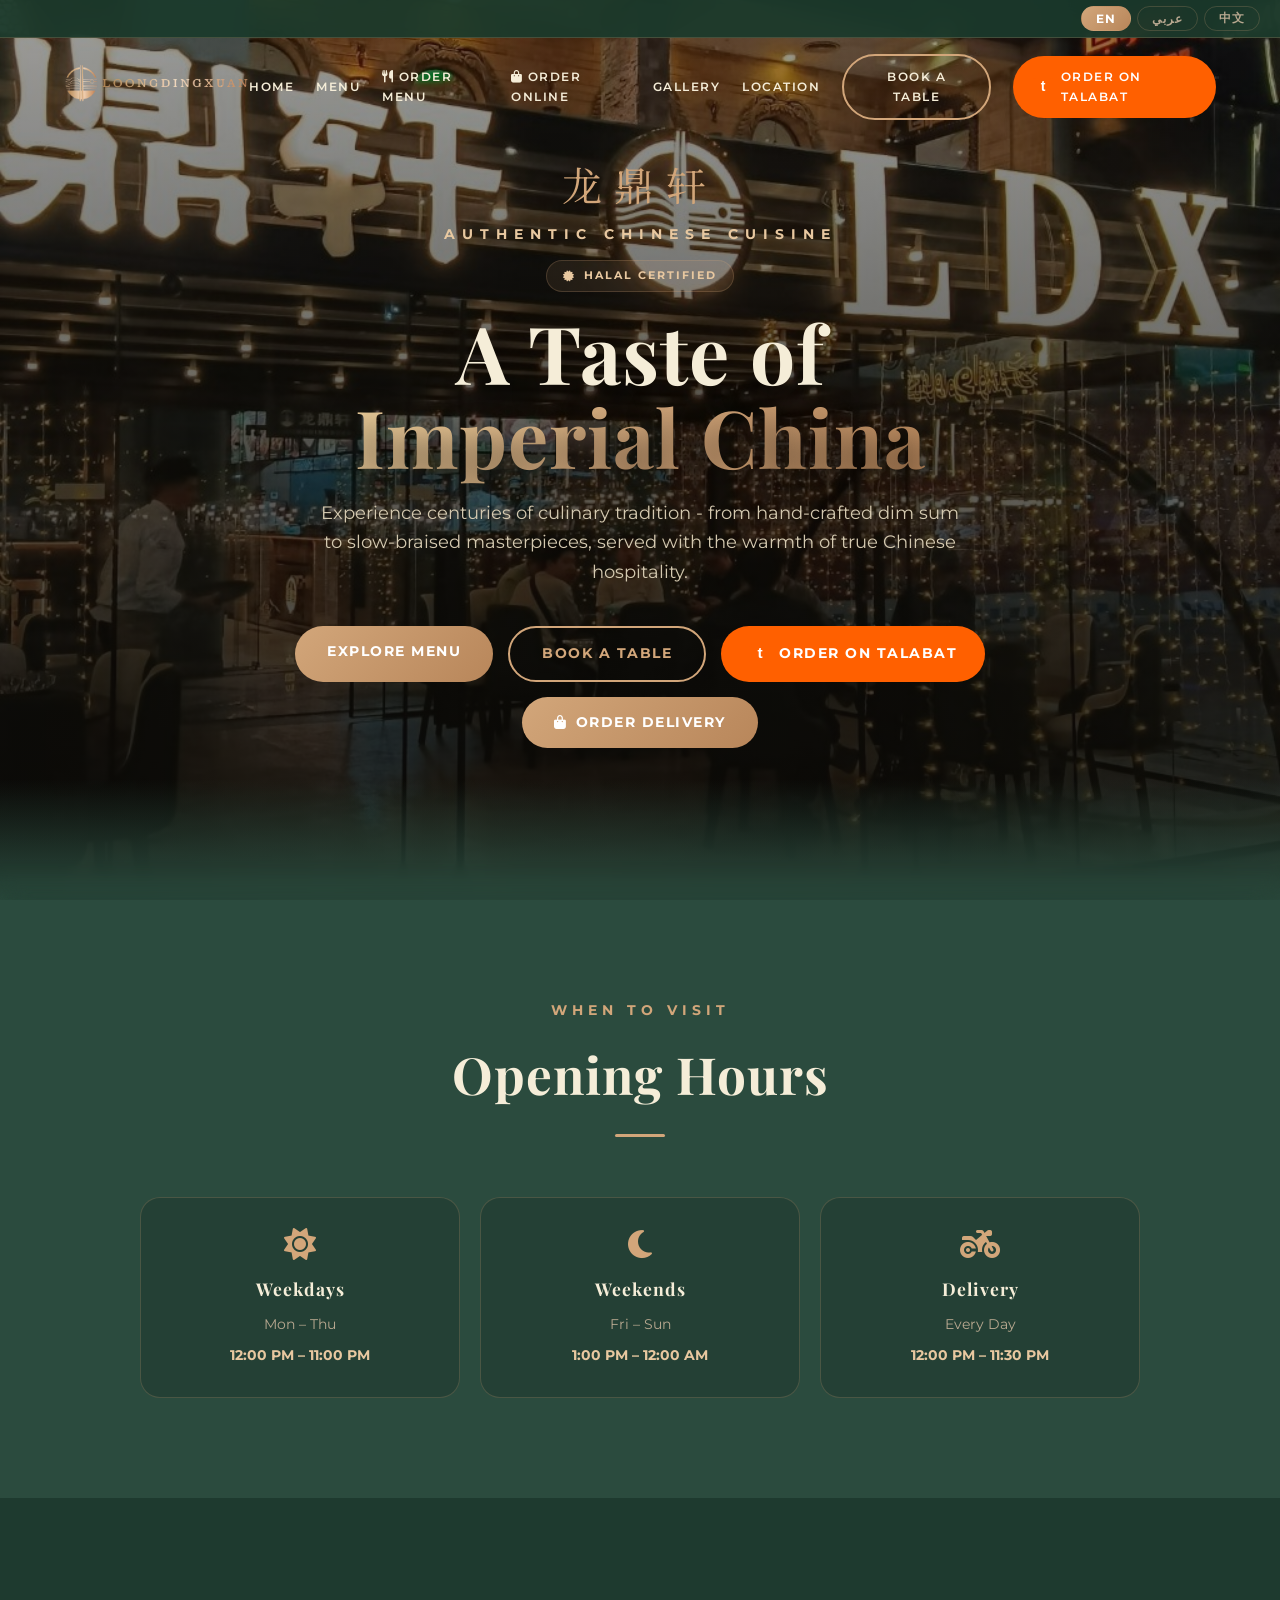
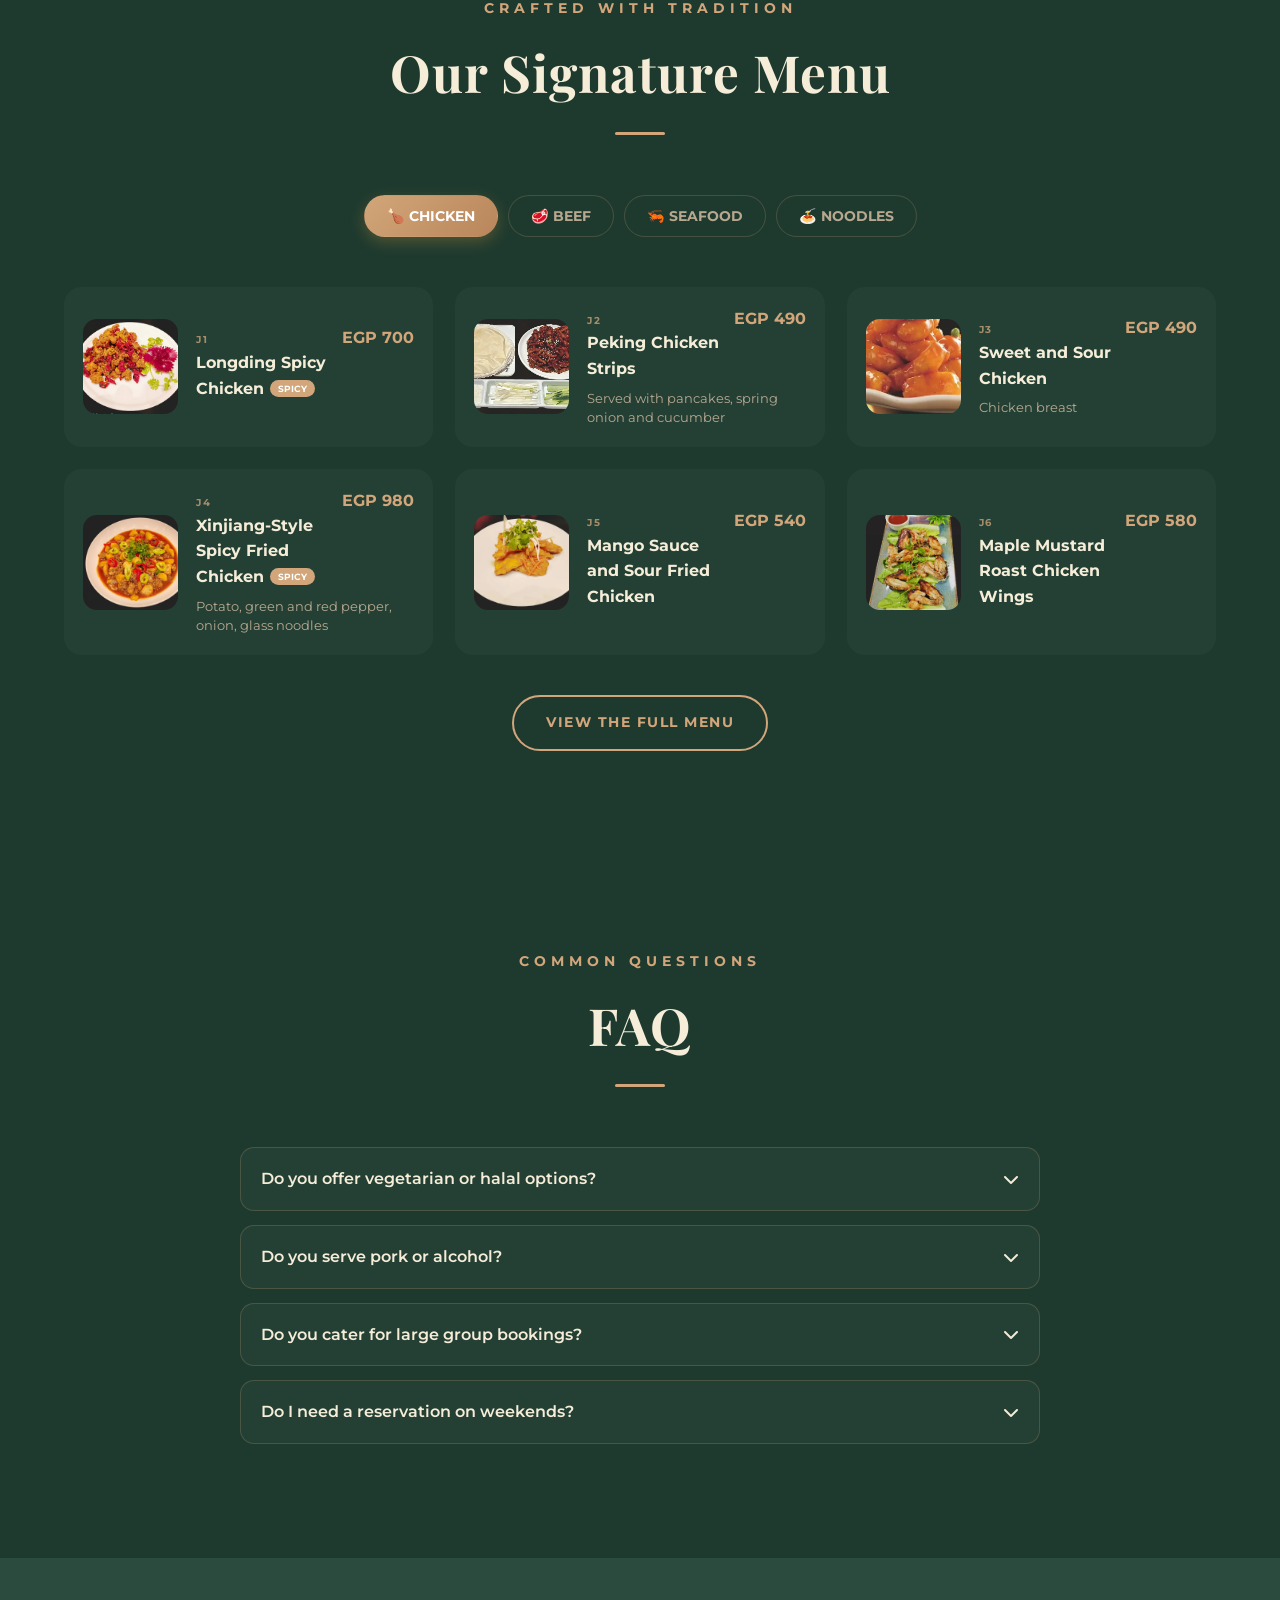
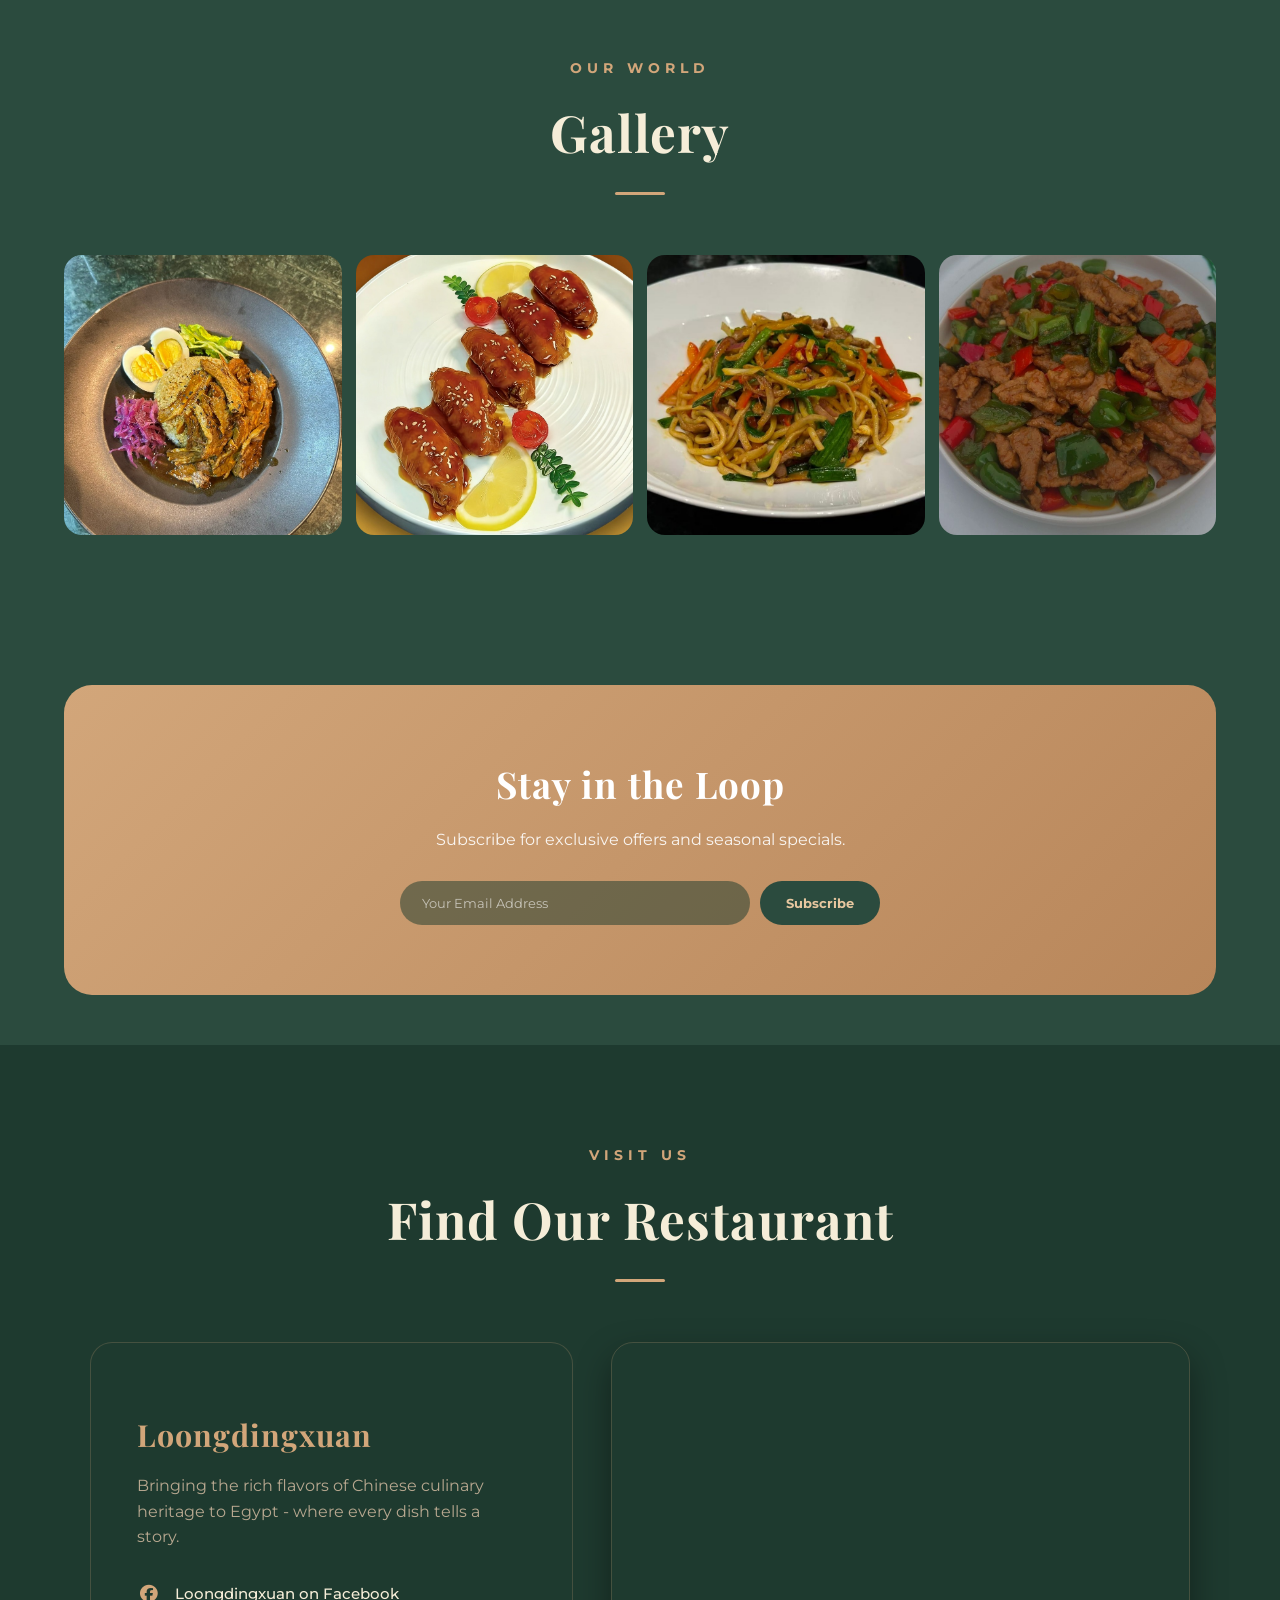
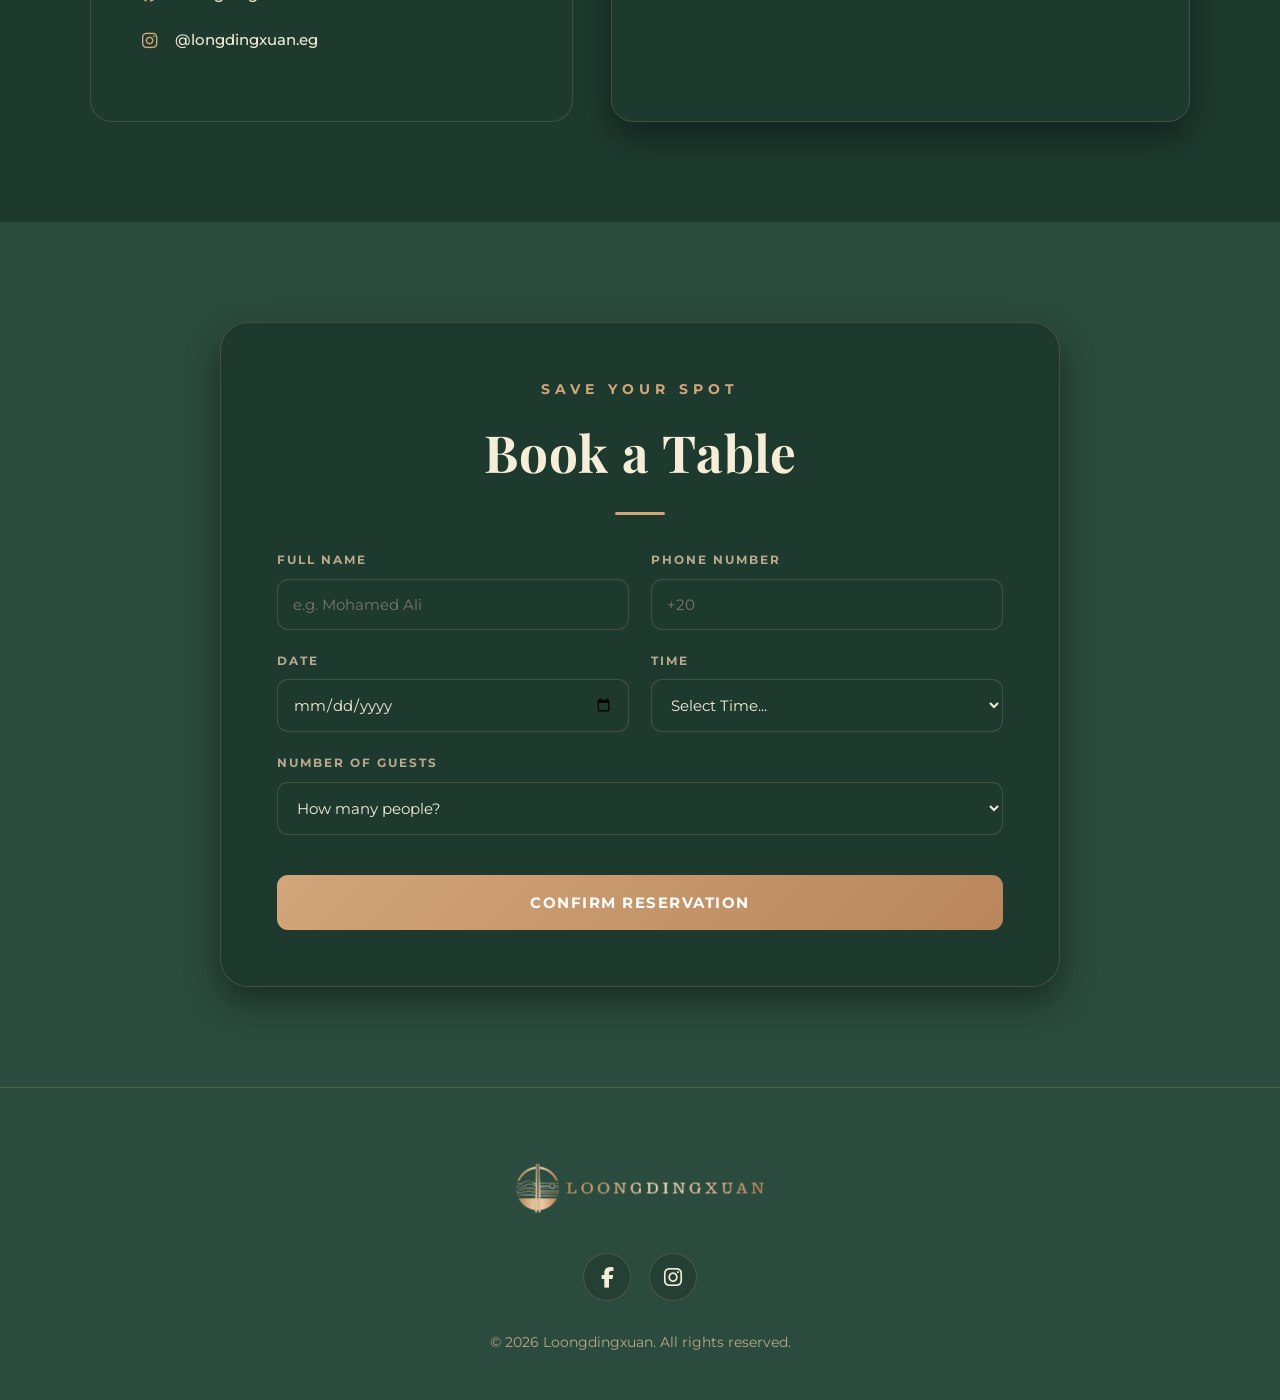
==== commit fcc1df4c: "Make each menu edition show only its own language Reported: the English menu showed Chinese text and" ====
--- a/index.html
+++ b/index.html
@@ -221,7 +221,7 @@
             <div class="hero-content">
                 <span class="hero-chinese reveal">龙鼎轩</span>
                 <span class="hero-subtitle reveal">Authentic Chinese Cuisine</span>
-                <span class="hero-halal reveal"><i class="fas fa-certificate"></i> 清真 · Halal Certified</span>
+                <span class="hero-halal reveal"><i class="fas fa-certificate"></i> Halal Certified</span>
                 <h1 class="reveal">A Taste of <br><span>Imperial China</span></h1>
                 <p class="reveal">Experience centuries of culinary tradition - from hand-crafted dim sum to slow-braised masterpieces, served with the warmth of true Chinese hospitality.</p>
                 <div class="hero-btns reveal">
@@ -336,9 +336,9 @@
                               : '<div class="menu-emoji">' + item.emoji + '</div>') + '</div>'
                         + '<div class="menu-content"><div class="menu-head">'
                         + '<span class="menu-name"><span class="menu-code">' + item.id + '</span>' + menuItemName(item, HOME_LANG)
-                        + (item.spicy ? '<span class="menu-badge">' + (HOME_LANG==='ar'?'حار':HOME_LANG==='zh'?'辣':'Spicy') + '</span>' : '')
-                        + '</span><span class="menu-price">EGP ' + item.price + '</span></div>'
-                        + '<p class="menu-desc">' + (HOME_LANG==='zh' ? item.en : item.zh) + (note ? ' · ' + note : '') + '</p>'
+                        + (item.spicy ? '<span class="menu-badge">' + MENU_UI[HOME_LANG].spicyTag + '</span>' : '')
+                        + '</span><span class="menu-price">' + MENU_UI[HOME_LANG].price(item.price) + '</span></div>'
+                        + (note ? '<p class="menu-desc">' + note + '</p>' : '')
                         + '</div></div>';
                 }).join('');
                 cats.insertAdjacentHTML('beforeend',
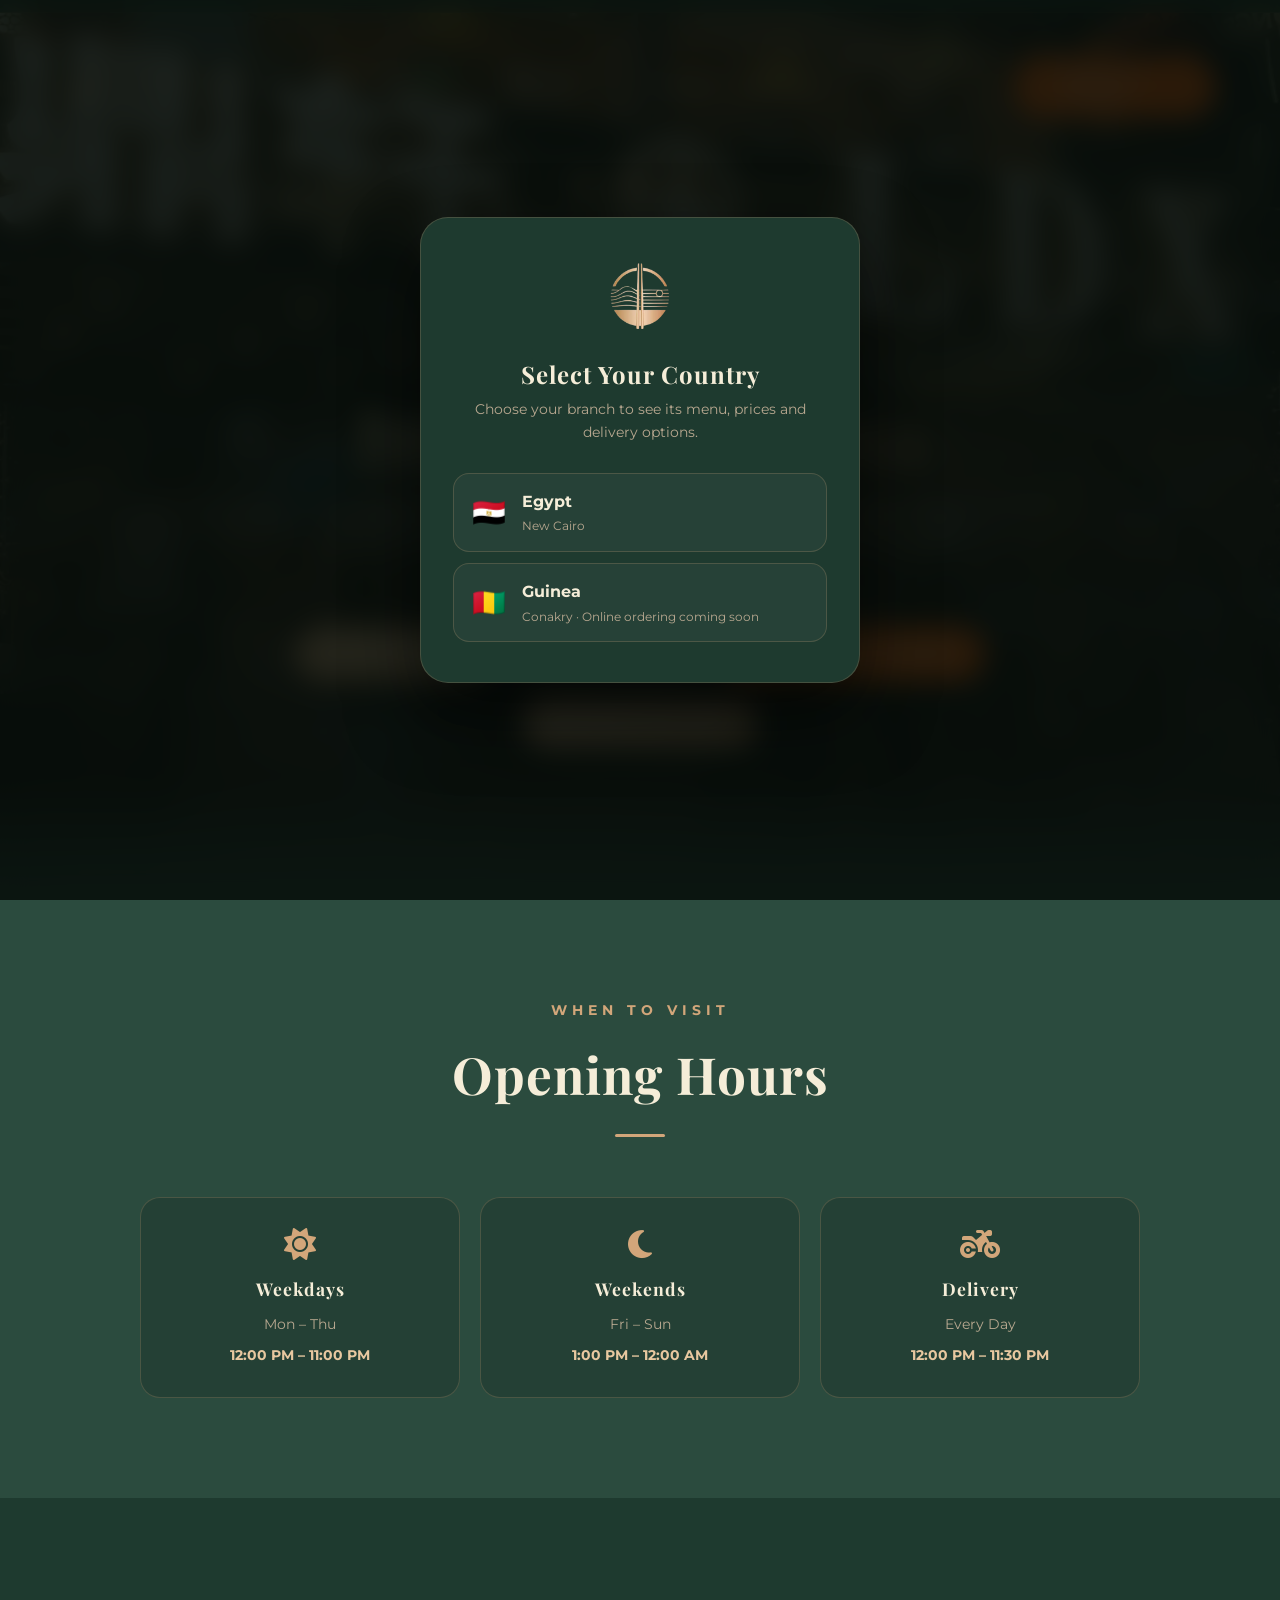
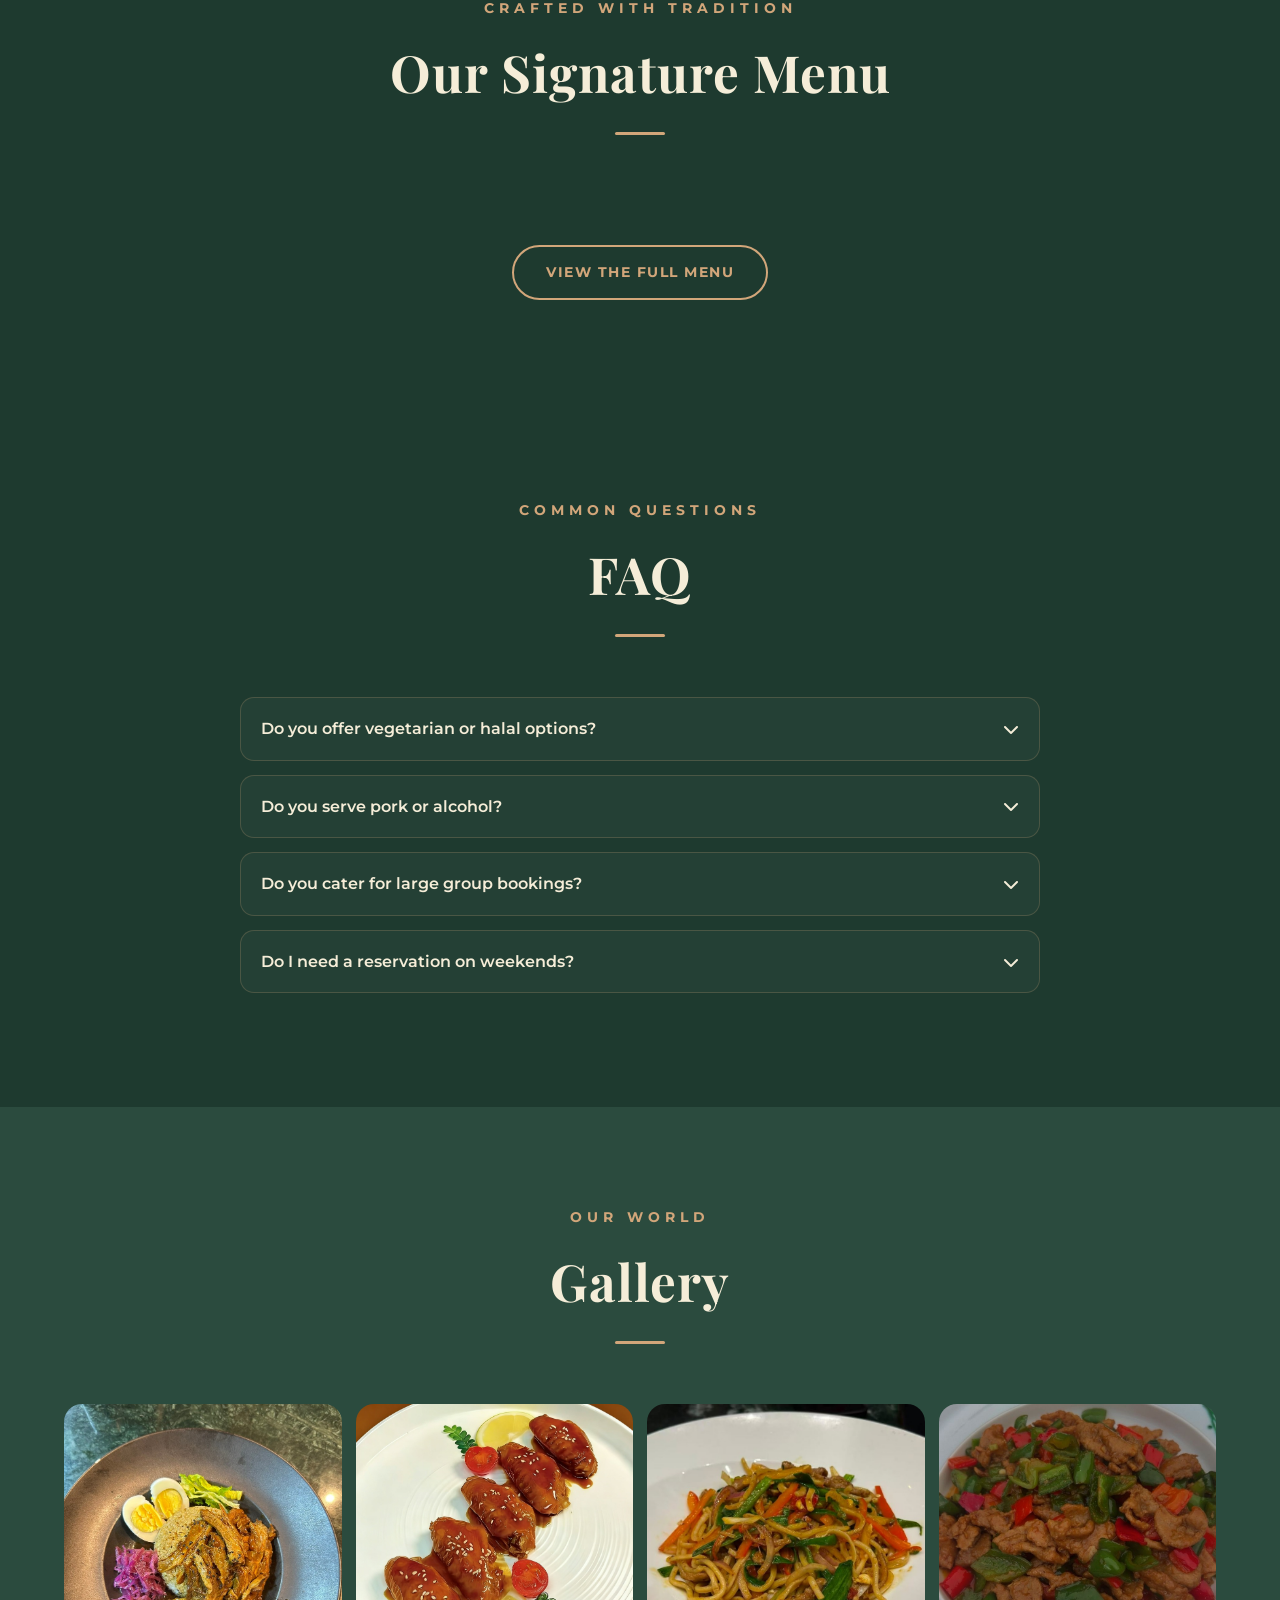
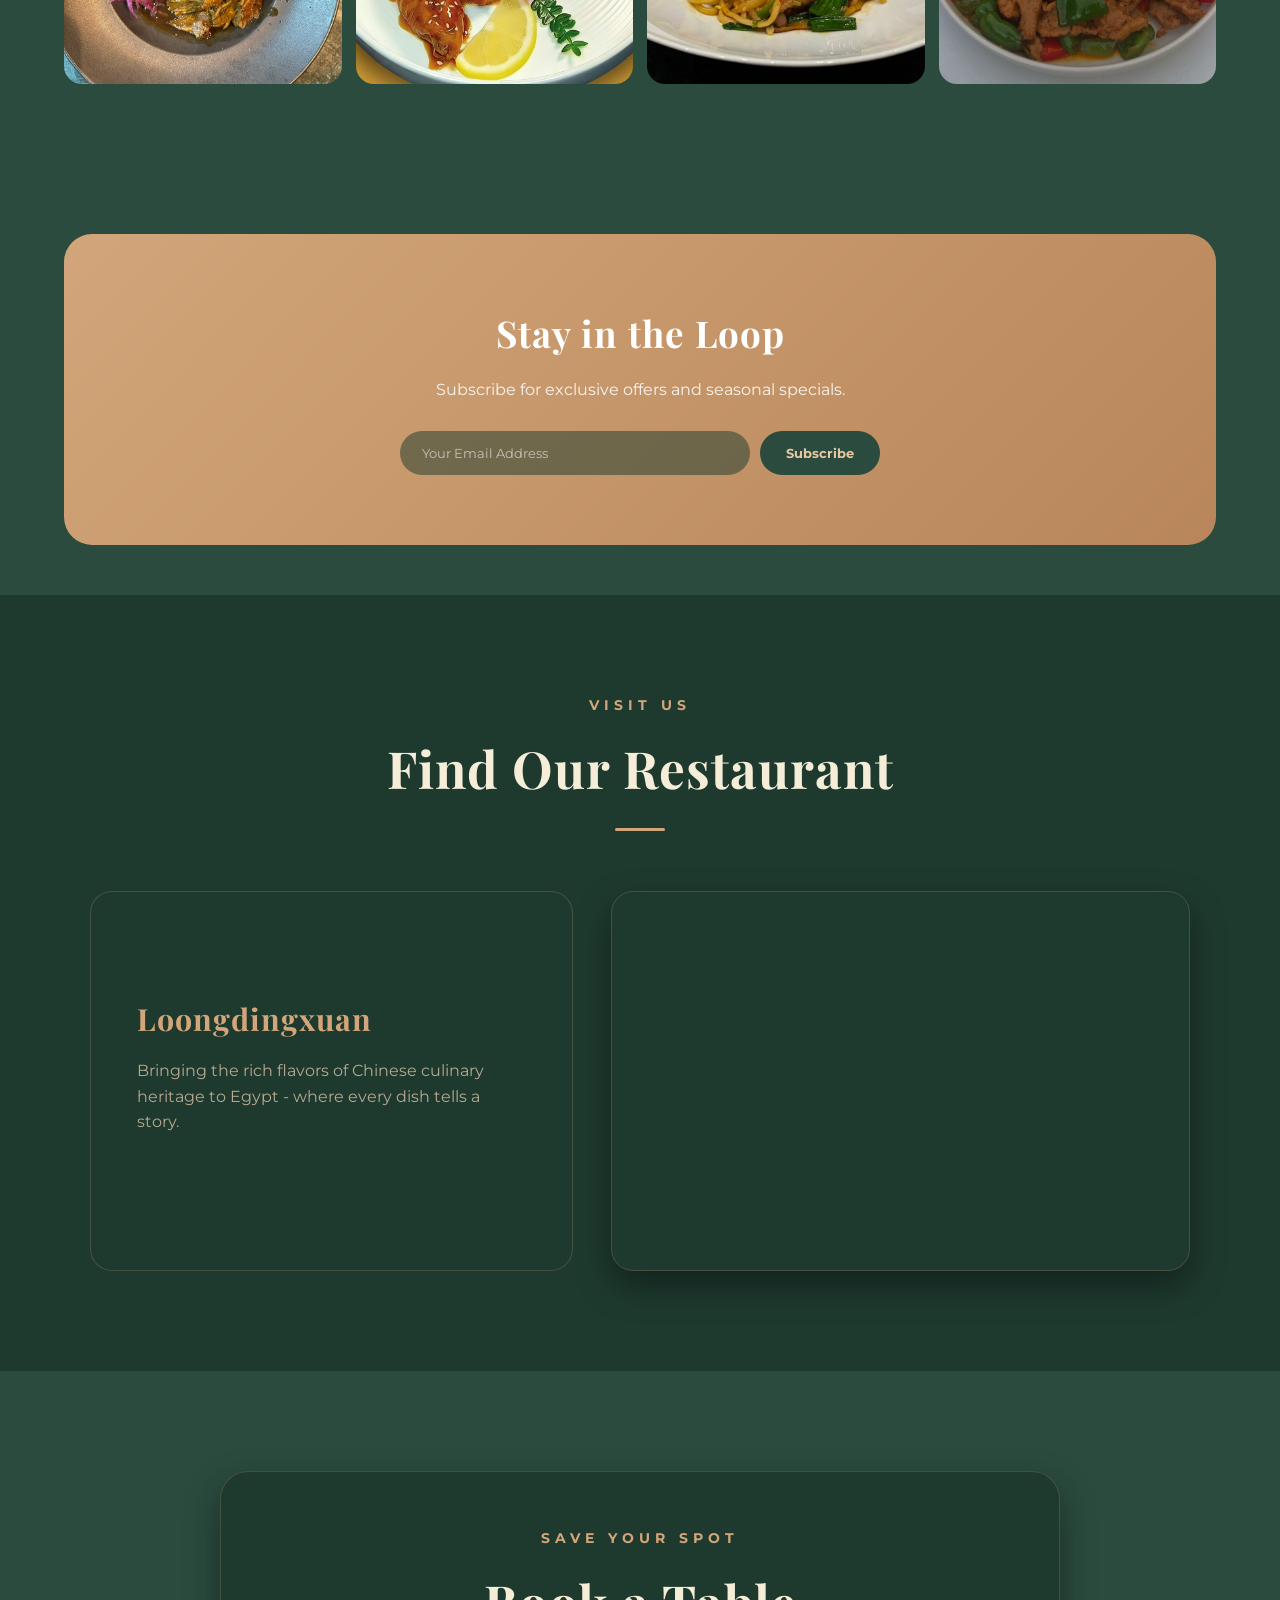
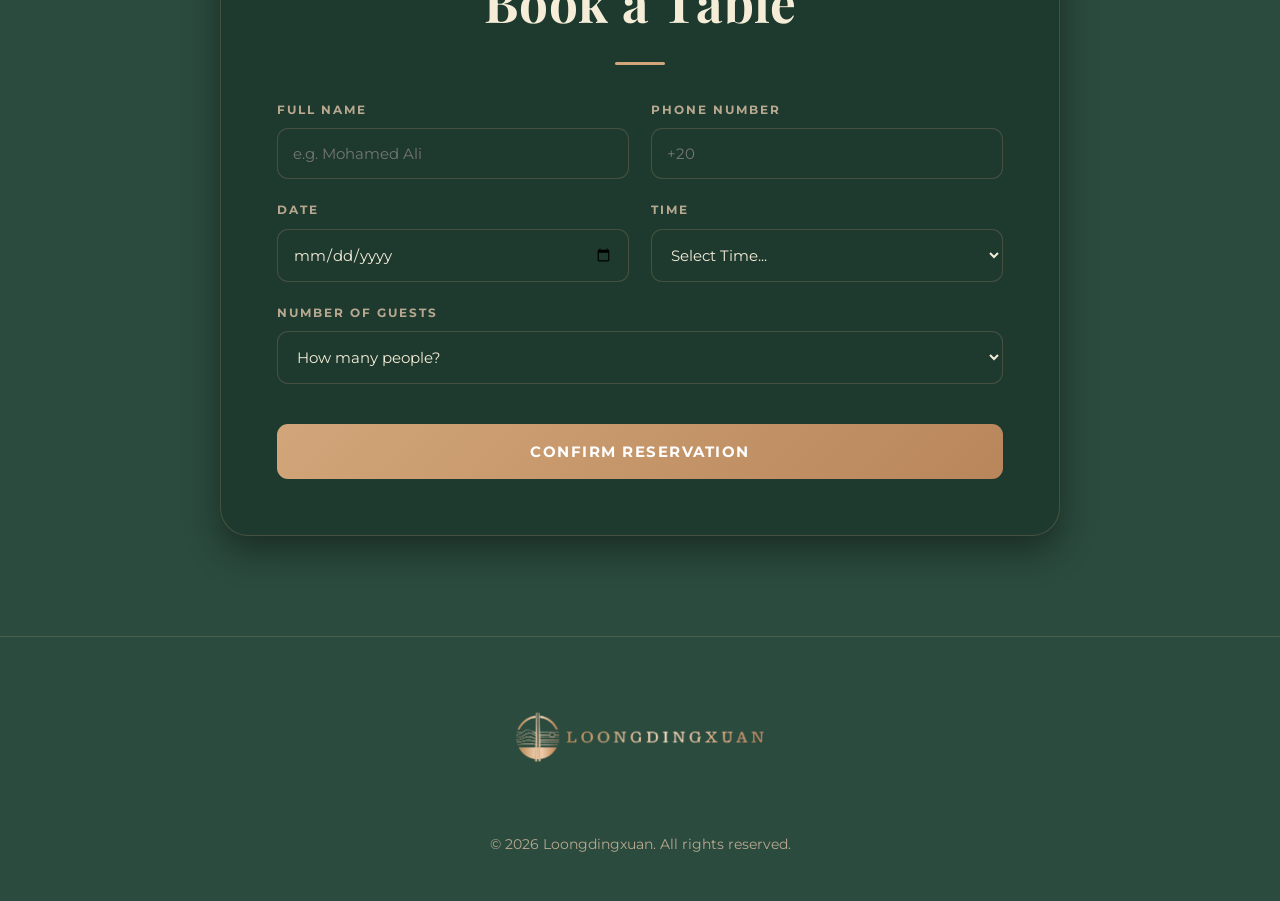
==== commit 1018ccb8: "Add multi-country branches and translate the checkout Two changes that depend on each other.  Checko" ====
--- a/index.html
+++ b/index.html
@@ -10,6 +10,7 @@
     <link rel="preconnect" href="https://fonts.gstatic.com" crossorigin>
     <link href="https://fonts.googleapis.com/css2?family=Playfair+Display:wght@500;700&family=Montserrat:wght@400;600;700&family=Noto+Serif+SC:wght@400;700&family=Noto+Kufi+Arabic:wght@400;700&display=swap" rel="stylesheet">
     <link rel="stylesheet" href="https://cdnjs.cloudflare.com/ajax/libs/font-awesome/6.5.2/css/all.min.css">
+    <link rel="stylesheet" href="country.css">
     <style>
         :root{--font-main:'Montserrat',sans-serif;--font-serif:'Playfair Display',serif;}
 
@@ -200,7 +201,7 @@
 <body class="">
     <div id="preloader"><div class="loader-dragon"><img src="images/logo.png" alt="Logo" class="loader-logo"></div></div>
     <button class="back-to-top" id="topBtn" onclick="window.scrollTo({top:0,behavior:'smooth'})"><i class="fas fa-arrow-up"></i></button>
-    <div class="lang-bar"><button class="lang-btn active" onclick="location.href='index.html'">EN</button><button class="lang-btn" onclick="location.href='index_ar.html'">عربي</button><button class="lang-btn" onclick="location.href='index_zh.html'">中文</button></div>
+    <div class="lang-bar" id="lang-bar"></div>
     <nav id="nav">
         <a href="#home"><img src="[data-uri]" class="logo-img" alt="Loongdingxuan Logo"></a>
         <div class="nav-links" id="links">
@@ -274,13 +275,10 @@
                 <div class="loc-info">
                     <h3 style="font-size:1.9rem;margin-bottom:14px;color:var(--accent)">Loongdingxuan</h3>
                     <p style="color:var(--text-muted);font-size:1rem">Bringing the rich flavors of Chinese culinary heritage to Egypt - where every dish tells a story.</p>
-                    <div class="contact-links">
-                        <a href="https://www.facebook.com/loongdingxuan/" target="_blank"><i class="fab fa-facebook"></i> Loongdingxuan on Facebook</a>
-                        <a href="https://www.instagram.com/longdingxuan.eg/" target="_blank"><i class="fab fa-instagram"></i> @longdingxuan.eg</a>
-                    </div>
+                    <div class="contact-links" id="contact-links"></div>
                 </div>
                 <div class="map-wrapper">
-                    <iframe src="https://maps.google.com/maps?q=3F3R%2BXX+Second+New+Cairo&output=embed" allowfullscreen="" loading="lazy" referrerpolicy="no-referrer-when-downgrade"></iframe>
+                    <iframe id="branch-map" src="" allowfullscreen="" loading="lazy" referrerpolicy="no-referrer-when-downgrade"></iframe>
                 </div>
             </div>
         </section>
@@ -308,18 +306,19 @@
     </main>
     <footer>
         <img src="[data-uri]" class="footer-logo" alt="Loongdingxuan Logo">
-        <div class="social-links">
-            <a href="https://www.facebook.com/loongdingxuan/" target="_blank"><i class="fab fa-facebook-f"></i></a>
-            <a href="https://www.instagram.com/longdingxuan.eg/" target="_blank"><i class="fab fa-instagram"></i></a>
-        </div>
+        <div class="social-links" id="social-links"></div>
         <p>&copy; <span id="yr"></span> Loongdingxuan. All rights reserved.</p>
     </footer>
+    <script src="countries.js"></script>
+    <script src="i18n.js"></script>
+    <script src="country.js"></script>
     <script src="menu-data.js"></script>
     <script>
         // Marketing menu, rendered from the shared menu data (menu-data.js).
         var HOME_LANG = 'en';
+        var BRANCH;
         var HOME_CATS = ['chicken','beef','seafood','noodles'];
-        (function renderHomeMenu(){
+        function renderHomeMenu(){
             var tabs = document.getElementById('menu-tabs');
             var cats = document.getElementById('menu-cats');
             if(!tabs || !cats) return;
@@ -344,7 +343,52 @@
                 cats.insertAdjacentHTML('beforeend',
                     '<div class="menu-cat' + (idx===0?' active':'') + '" id="cat-' + id + '">' + items + '</div>');
             });
-        })();
+        }
+
+        // Branch-specific chrome: languages offered, contact details, map and
+        // social links all belong to the country, not to the page.
+        function paintBranch(){
+            var bar = document.getElementById('lang-bar');
+            if (bar) {
+                bar.innerHTML = BRANCH.languages.map(function(l){
+                    return '<button class="lang-btn' + (l===HOME_LANG?' active':'') + '" onclick="setLang(\'' + l + '\');location.href=\'' + pageFor('index', l) + '\'">' + I18N[l].langName + '</button>';
+                }).join('');
+                mountCountrySwitcher(bar, BRANCH, HOME_LANG);
+            }
+            var map = document.getElementById('branch-map');
+            if (map) map.src = BRANCH.map;
+            var contact = document.getElementById('contact-links');
+            if (contact) {
+                var rows = [];
+                rows.push('<a href="' + BRANCH.mapLink + '" target="_blank" rel="noopener"><i class="fas fa-location-dot"></i> ' + (BRANCH.address[HOME_LANG] || BRANCH.address.en) + '</a>');
+                rows.push('<a href="tel:' + BRANCH.phones.order.replace(/[^0-9+]/g,'') + '"><i class="fas fa-phone"></i> ' + BRANCH.phones.order + '</a>');
+                if (BRANCH.phones.reservation && BRANCH.phones.reservation !== BRANCH.phones.order)
+                    rows.push('<a href="tel:' + BRANCH.phones.reservation.replace(/[^0-9+]/g,'') + '"><i class="fas fa-calendar-check"></i> ' + BRANCH.phones.reservation + '</a>');
+                if (BRANCH.social.facebook) rows.push('<a href="' + BRANCH.social.facebook + '" target="_blank" rel="noopener"><i class="fab fa-facebook"></i> Loongdingxuan on Facebook</a>');
+                if (BRANCH.social.instagram) rows.push('<a href="' + BRANCH.social.instagram + '" target="_blank" rel="noopener"><i class="fab fa-instagram"></i> Instagram</a>');
+                contact.innerHTML = rows.join('');
+            }
+            var social = document.getElementById('social-links');
+            if (social) {
+                var s2 = [];
+                if (BRANCH.social.facebook) s2.push('<a href="' + BRANCH.social.facebook + '" target="_blank" rel="noopener"><i class="fab fa-facebook-f"></i></a>');
+                if (BRANCH.social.instagram) s2.push('<a href="' + BRANCH.social.instagram + '" target="_blank" rel="noopener"><i class="fab fa-instagram"></i></a>');
+                s2.push('<a href="tel:' + BRANCH.phones.order.replace(/[^0-9+]/g,'') + '"><i class="fas fa-phone"></i></a>');
+                social.innerHTML = s2.join('');
+            }
+            // Menu and ordering links follow the visitor's language.
+            document.querySelectorAll('a[href^="menu"]').forEach(function(a){ a.setAttribute('href', pageFor('menu', HOME_LANG)); });
+            // A branch with no online menu links to the catalogue, which shows its phones.
+            var talabat = document.querySelector('.btn-talabat');
+            if (talabat && !BRANCH.social.talabat) talabat.style.display = 'none';
+        }
+
+        resolveSite(function(branch, lang){
+            BRANCH = branch;
+            HOME_LANG = lang;
+            paintBranch();
+            renderHomeMenu();
+        });
 
         window.RESERVATION_MSG = "Thank you! We will contact you shortly to confirm.";
 
--- a/country.css
+++ b/country.css
@@ -0,0 +1,134 @@
+/* ╔══════════════════════════════════════════════════════════════════╗
+   ║   Loongdingxuan — country picker and header switcher              ║
+   ║   Loaded by every page. Inherits each page's own colour tokens,   ║
+   ║   with fallbacks so it also works on the dark operations pages.   ║
+   ╚══════════════════════════════════════════════════════════════════╝ */
+
+.ldx-picker {
+    position: fixed;
+    inset: 0;
+    z-index: 100000;
+    display: flex;
+    align-items: center;
+    justify-content: center;
+    padding: 1.5rem;
+    background: rgba(8, 14, 11, 0.86);
+    backdrop-filter: blur(14px);
+    -webkit-backdrop-filter: blur(14px);
+    animation: ldxFade 0.35s ease-out;
+}
+@keyframes ldxFade { from { opacity: 0; } to { opacity: 1; } }
+
+.ldx-picker-card {
+    width: 100%;
+    max-width: 440px;
+    padding: 2.5rem 2rem;
+    text-align: center;
+    border-radius: 28px;
+    background: var(--bg-sec, var(--bg-surface, #1e3a2f));
+    border: 1px solid var(--border, var(--border-thin, rgba(210, 166, 122, 0.22)));
+    box-shadow: 0 30px 70px rgba(0, 0, 0, 0.55);
+    animation: ldxRise 0.45s cubic-bezier(0.22, 1, 0.36, 1);
+}
+@keyframes ldxRise { from { opacity: 0; transform: translateY(22px) scale(0.97); } to { opacity: 1; transform: none; } }
+
+.ldx-picker-logo { width: 74px; height: auto; margin-bottom: 1.2rem; object-fit: contain; }
+
+.ldx-picker-card h2 {
+    margin: 0 0 0.6rem;
+    font-size: 1.5rem;
+    line-height: 1.25;
+    color: var(--text-main, #F5EDD8);
+}
+.ldx-picker-card p {
+    margin: 0 0 1.8rem;
+    font-size: 0.9rem;
+    line-height: 1.6;
+    color: var(--text-muted, #b8a890);
+}
+
+.ldx-picker-list { display: flex; flex-direction: column; gap: 0.7rem; }
+
+.ldx-country {
+    display: flex;
+    align-items: center;
+    gap: 1rem;
+    width: 100%;
+    padding: 0.95rem 1.1rem;
+    border-radius: 16px;
+    cursor: pointer;
+    text-align: start;
+    font: inherit;
+    color: var(--text-main, #F5EDD8);
+    background: rgba(255, 255, 255, 0.04);
+    border: 1px solid var(--border, rgba(210, 166, 122, 0.22));
+    transition: transform 0.25s ease, border-color 0.25s ease, background 0.25s ease;
+}
+.ldx-country:hover,
+.ldx-country:focus-visible {
+    transform: translateY(-2px);
+    border-color: var(--accent, #D2A67A);
+    background: rgba(210, 166, 122, 0.1);
+    outline: none;
+}
+
+.ldx-flag { font-size: 1.7rem; line-height: 1; flex-shrink: 0; }
+.ldx-country-text { display: flex; flex-direction: column; gap: 2px; min-width: 0; }
+.ldx-country-name { font-size: 0.98rem; font-weight: 700; }
+.ldx-country-sub { font-size: 0.76rem; color: var(--text-muted, #b8a890); }
+
+/* Header chip */
+.ldx-switcher {
+    display: inline-flex;
+    align-items: center;
+    gap: 6px;
+    padding: 4px 12px;
+    border-radius: 20px;
+    cursor: pointer;
+    font: inherit;
+    font-size: 0.72rem;
+    font-weight: 700;
+    letter-spacing: 0.5px;
+    color: var(--text-muted, #b8a890);
+    background: transparent;
+    border: 1px solid var(--border, var(--border-thin, rgba(210, 166, 122, 0.22)));
+    transition: all 0.3s ease;
+}
+.ldx-switcher:hover {
+    color: #fff;
+    border-color: transparent;
+    background: var(--gradient, linear-gradient(135deg, #D2A67A 0%, #b8865a 100%));
+}
+.ldx-switcher .ldx-flag { font-size: 1rem; }
+@media (max-width: 560px) {
+    .ldx-switcher-name { display: none; }
+    .ldx-switcher { padding: 4px 9px; }
+}
+
+/* Branch with no online menu yet */
+.ldx-offline {
+    max-width: 560px;
+    margin: 3rem auto;
+    padding: 2.5rem 2rem;
+    text-align: center;
+    border-radius: 24px;
+    background: var(--bg-card, var(--bg-sec, #244035));
+    border: 1px solid var(--border, rgba(210, 166, 122, 0.22));
+}
+.ldx-offline h3 { margin: 0 0 0.7rem; font-size: 1.3rem; color: var(--text-main, #F5EDD8); }
+.ldx-offline p { margin: 0 0 1.6rem; font-size: 0.9rem; line-height: 1.7; color: var(--text-muted, #b8a890); }
+.ldx-offline-phones { display: flex; flex-direction: column; gap: 0.6rem; align-items: center; }
+.ldx-offline-phones a {
+    display: inline-flex;
+    align-items: center;
+    gap: 0.6rem;
+    padding: 0.8rem 1.6rem;
+    border-radius: 50px;
+    font-weight: 700;
+    font-size: 0.9rem;
+    color: #fff;
+    text-decoration: none;
+    background: var(--gradient, linear-gradient(135deg, #D2A67A 0%, #b8865a 100%));
+    transition: transform 0.25s ease, box-shadow 0.25s ease;
+}
+.ldx-offline-phones a:hover { transform: translateY(-2px); box-shadow: 0 10px 22px rgba(210, 166, 122, 0.35); }
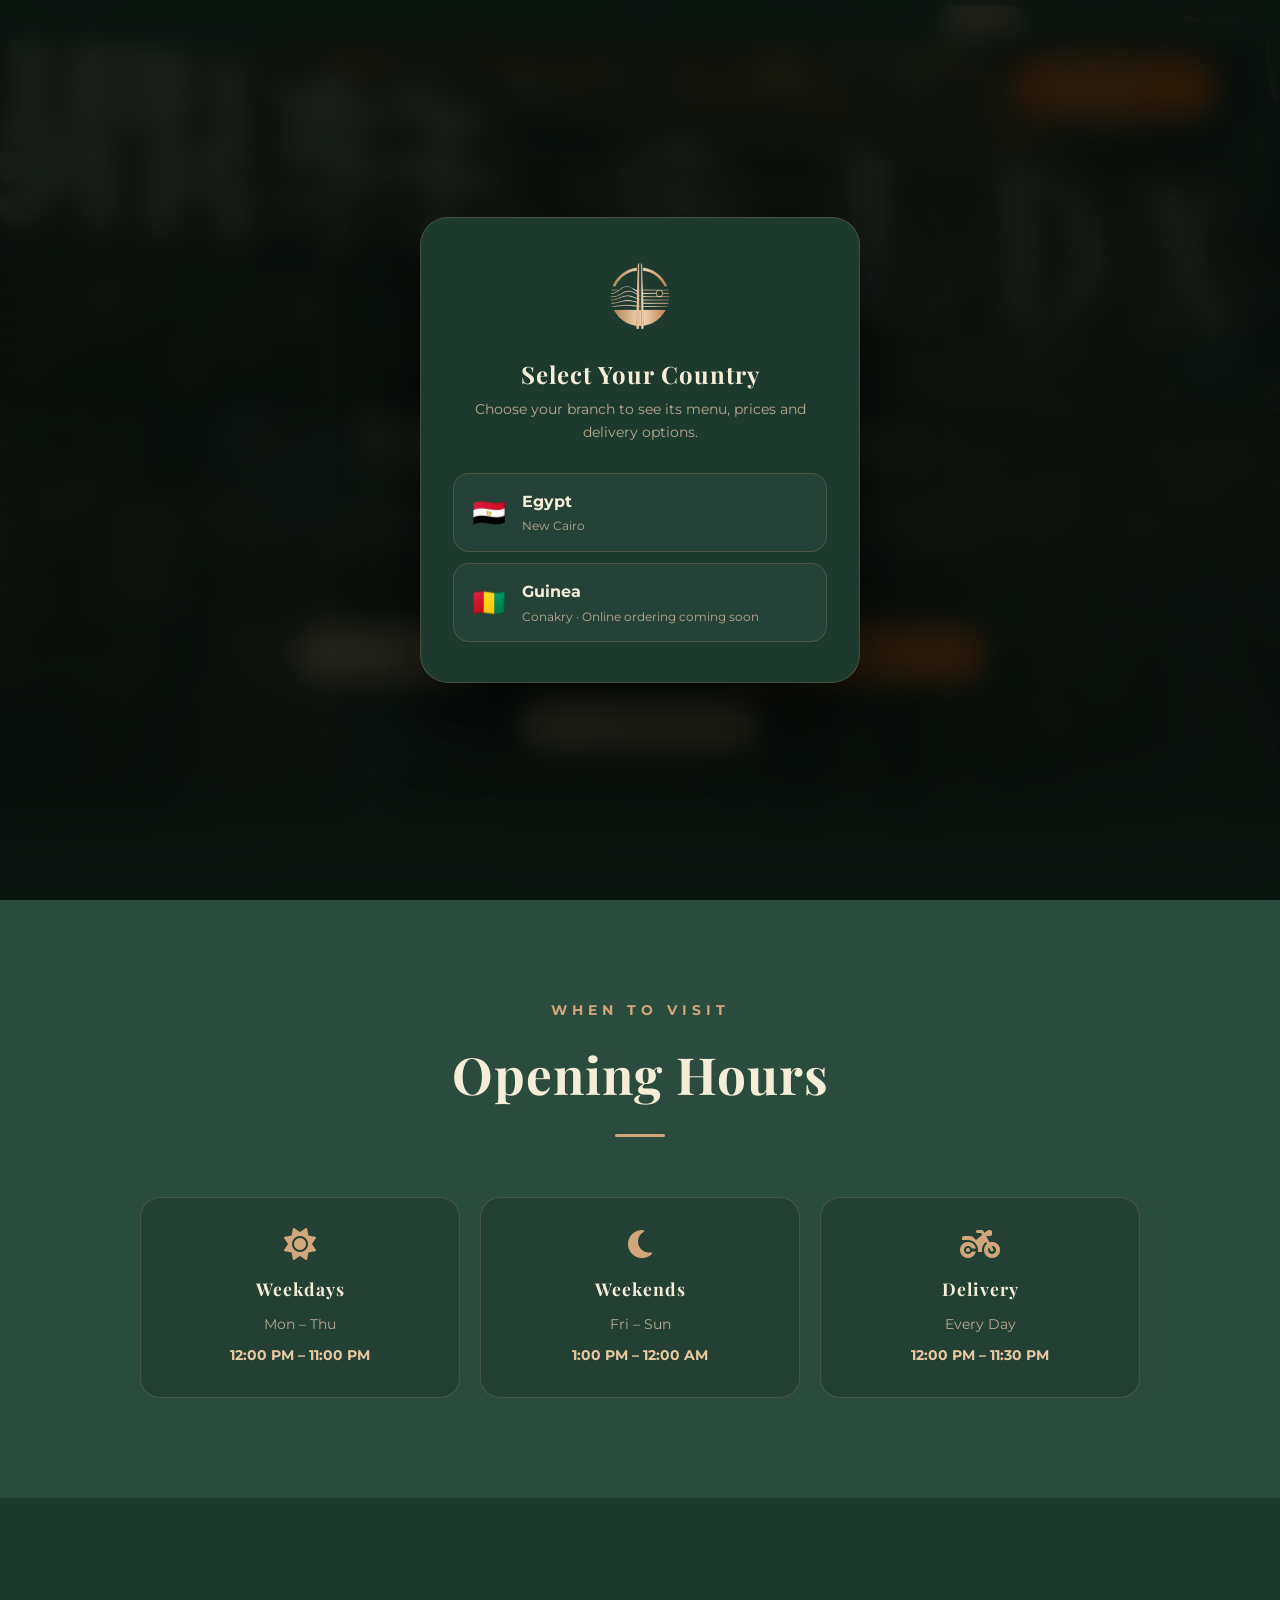
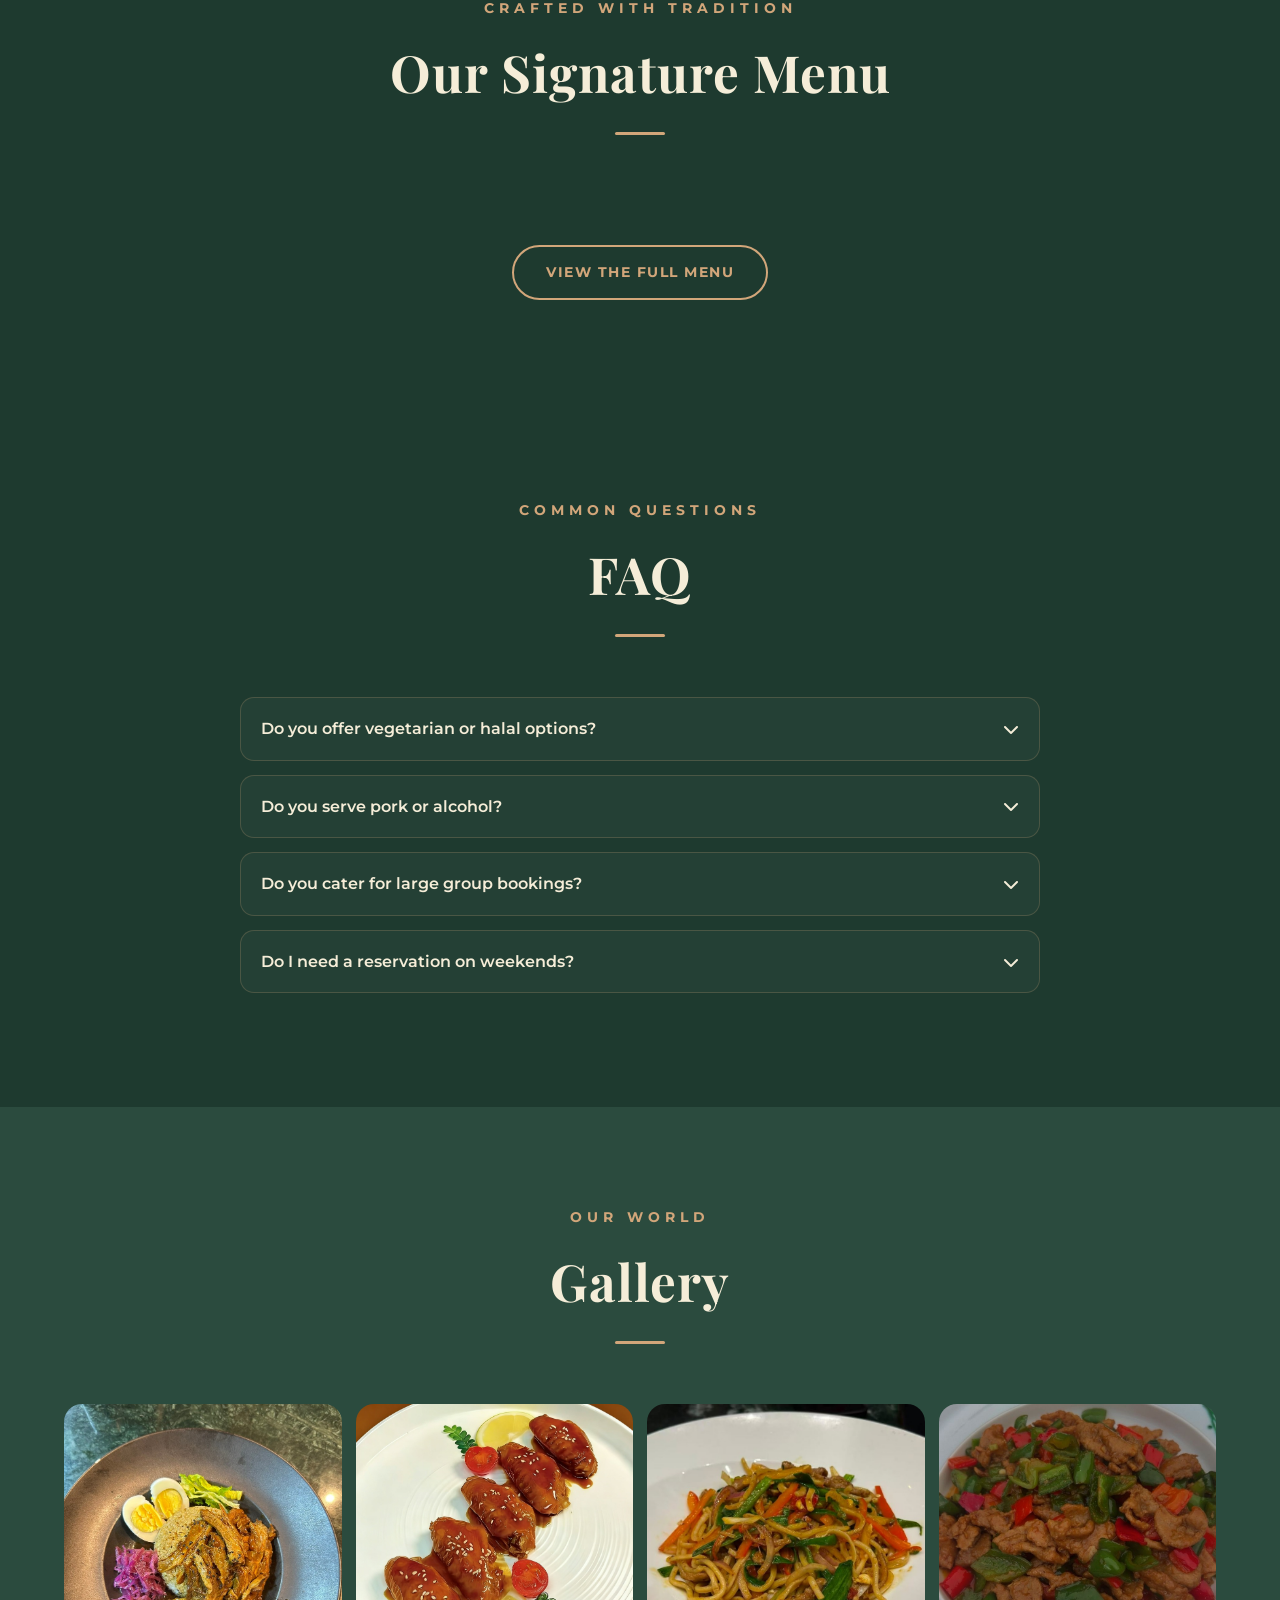
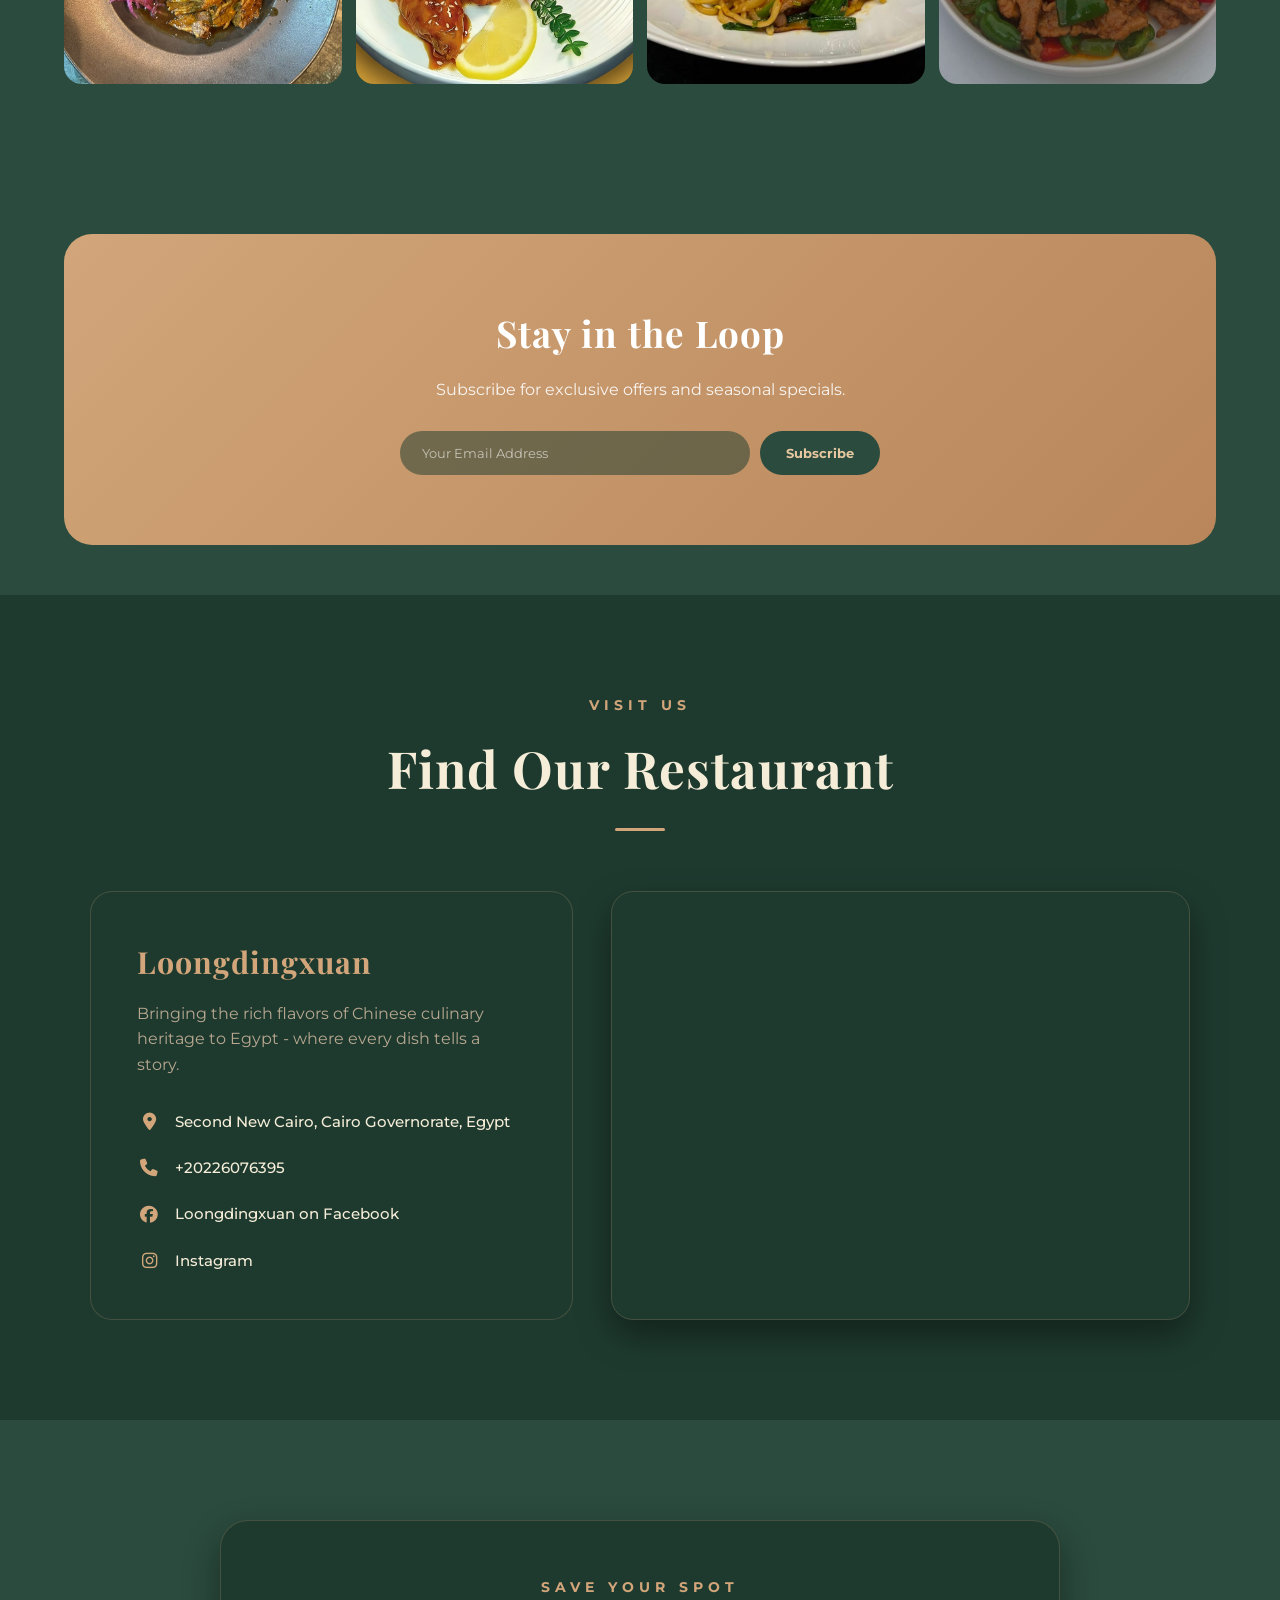
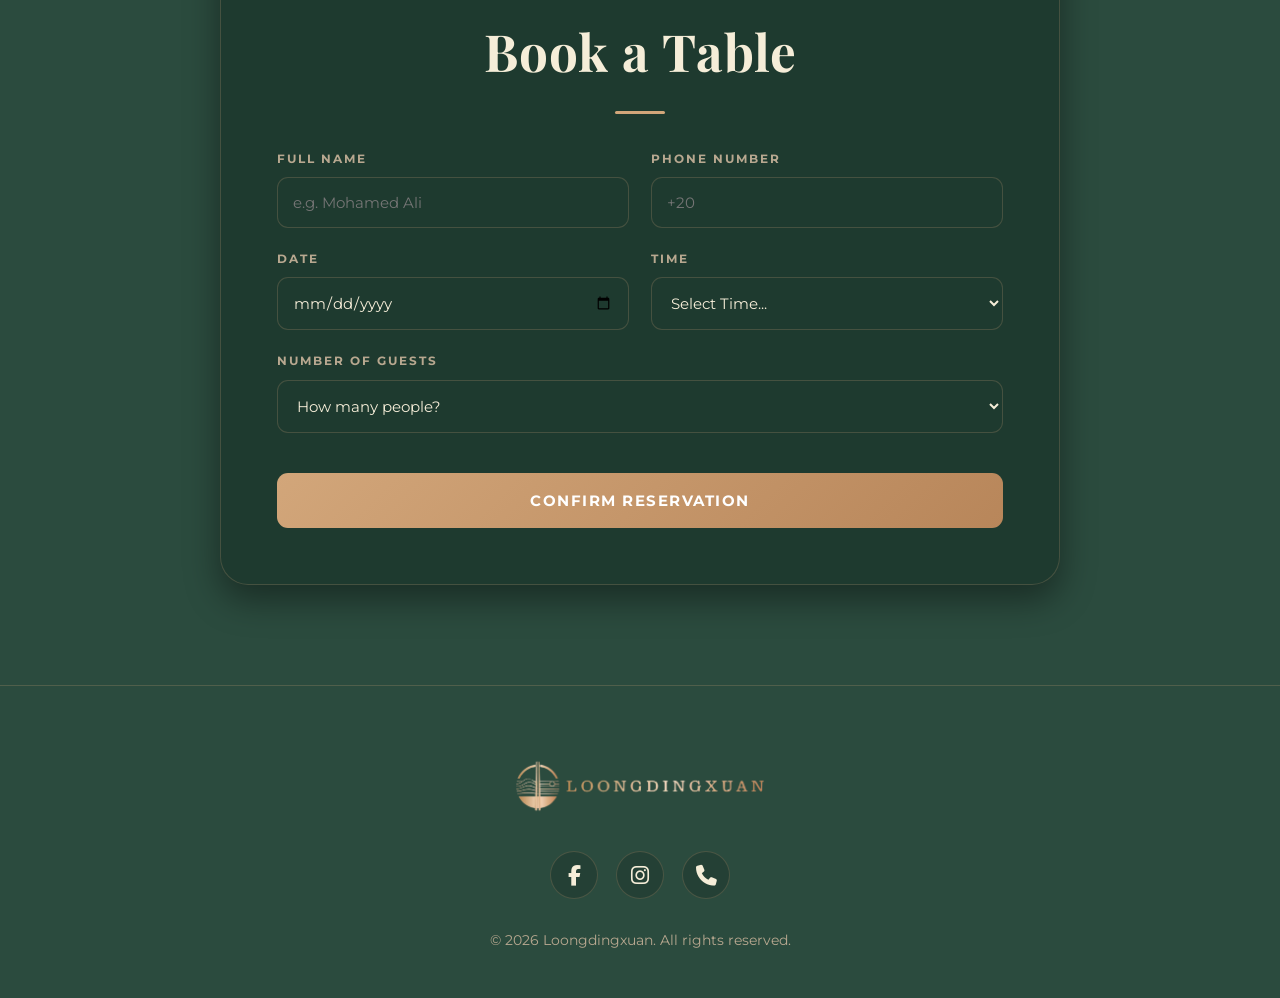
==== commit b58af827: "Pin Guinea from its Plus Code; stop the loader trapping the page Guinea's coordinates are now exact." ====
--- a/index.html
+++ b/index.html
@@ -199,7 +199,27 @@
     </style>
 </head>
 <body class="">
-    <div id="preloader"><div class="loader-dragon"><img src="images/logo.png" alt="Logo" class="loader-logo"></div></div>
+    <div id="preloader"><div class="loader-dragon"><img src="images/logo.png" alt="Logo" class="loader-logo"></div>
+<script>
+/* The preloader hides itself, before any other script runs and regardless of
+   whether they succeed. Nothing downstream can trap the page on this screen. */
+(function () {
+    var p = document.getElementById('preloader');
+    if (!p) return;
+    var gone = false;
+    function hide() {
+        if (gone) return;
+        gone = true;
+        p.classList.add('hidden');
+        p.style.opacity = '0';
+        p.style.visibility = 'hidden';
+        setTimeout(function () { if (p.parentNode) p.parentNode.removeChild(p); }, 600);
+    }
+    setTimeout(hide, 1500);
+    window.addEventListener('load', function () { setTimeout(hide, 200); });
+    window.addEventListener('error', hide);          // a dead script must not hold the page
+})();
+</script></div>
     <button class="back-to-top" id="topBtn" onclick="window.scrollTo({top:0,behavior:'smooth'})"><i class="fas fa-arrow-up"></i></button>
     <div class="lang-bar" id="lang-bar"></div>
     <nav id="nav">
@@ -383,7 +403,7 @@
             if (talabat && !BRANCH.social.talabat) talabat.style.display = 'none';
         }
 
-        resolveSite(function(branch, lang){
+        try { resolveSite(function(branch, lang){
             BRANCH = branch;
             HOME_LANG = lang;
             paintBranch();
@@ -446,7 +466,7 @@
 
         selAll('.faq-question').forEach(function(q){
             q.addEventListener('click', function(){ q.parentElement.classList.toggle('open'); });
-        });
+        }); } catch (e) { console.error("site init failed:", e); }
 
         sel('#reservationForm').onsubmit = function(e){
             e.preventDefault();
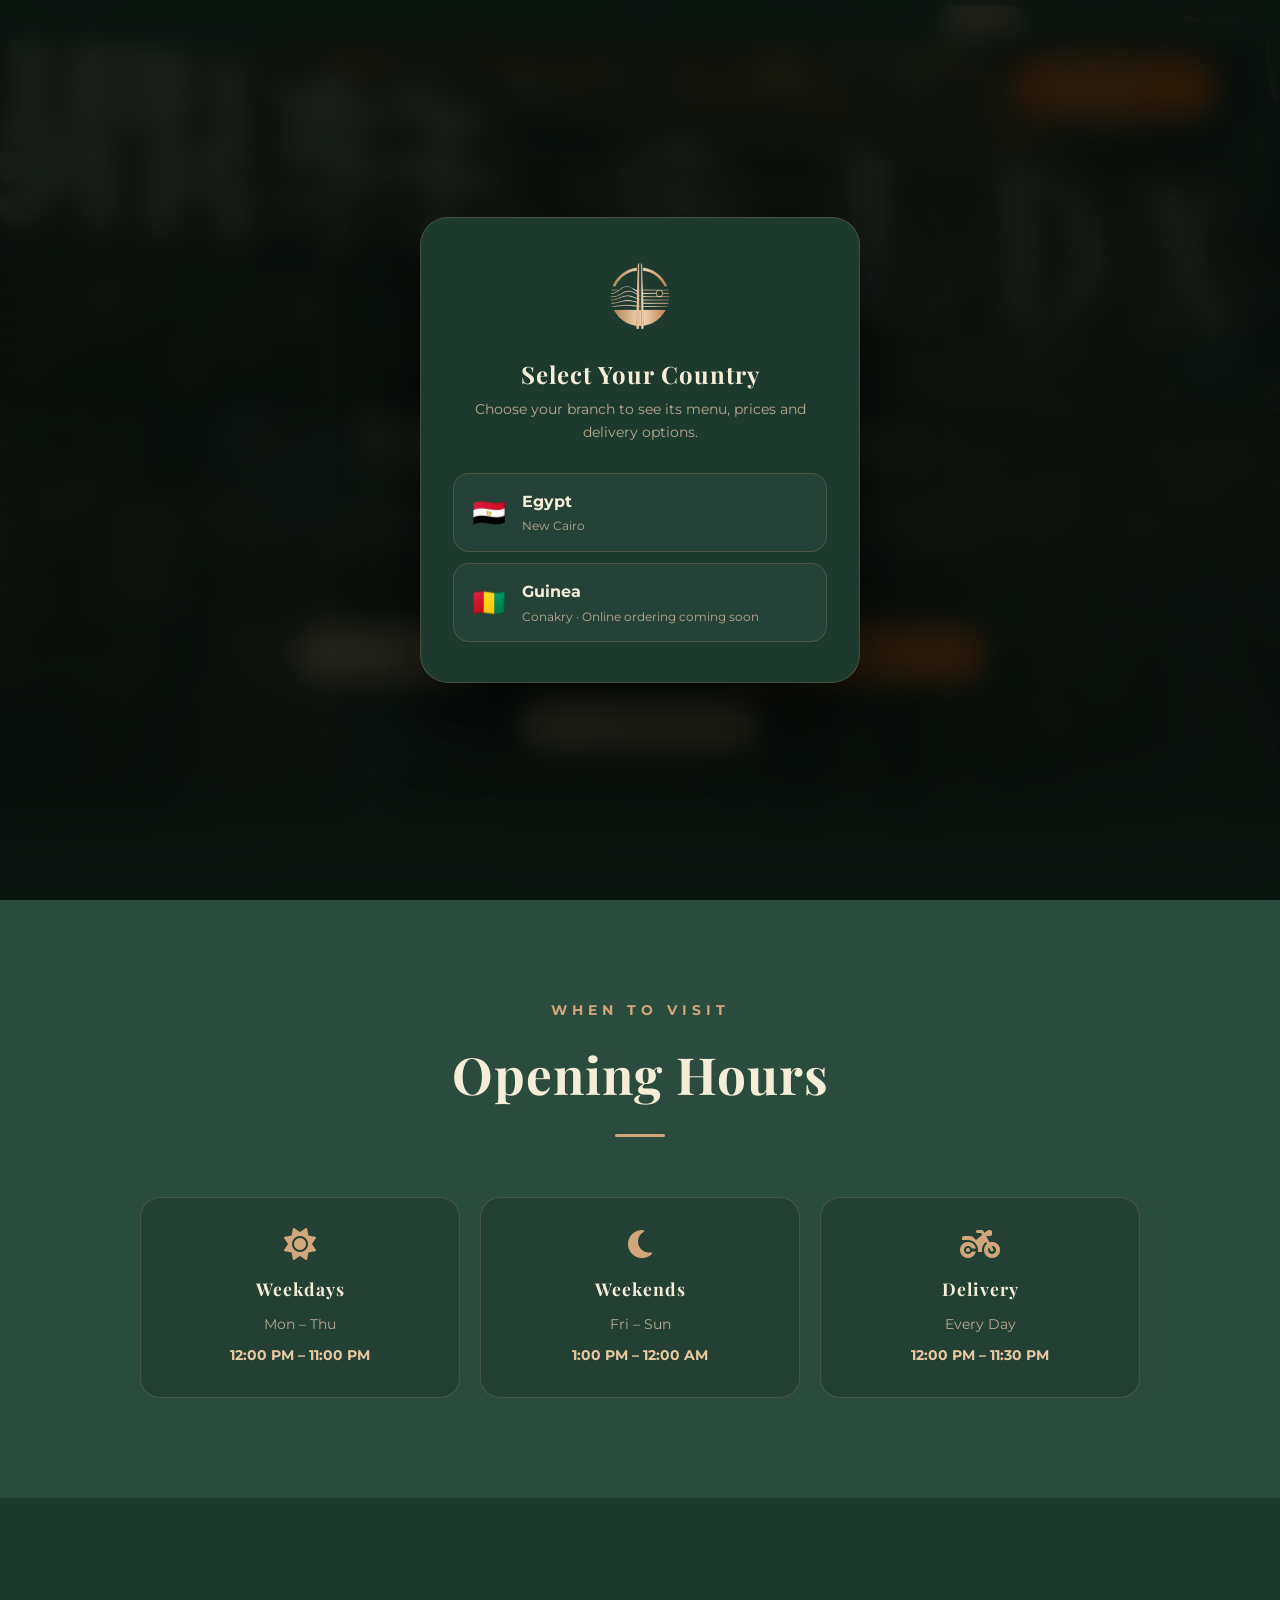
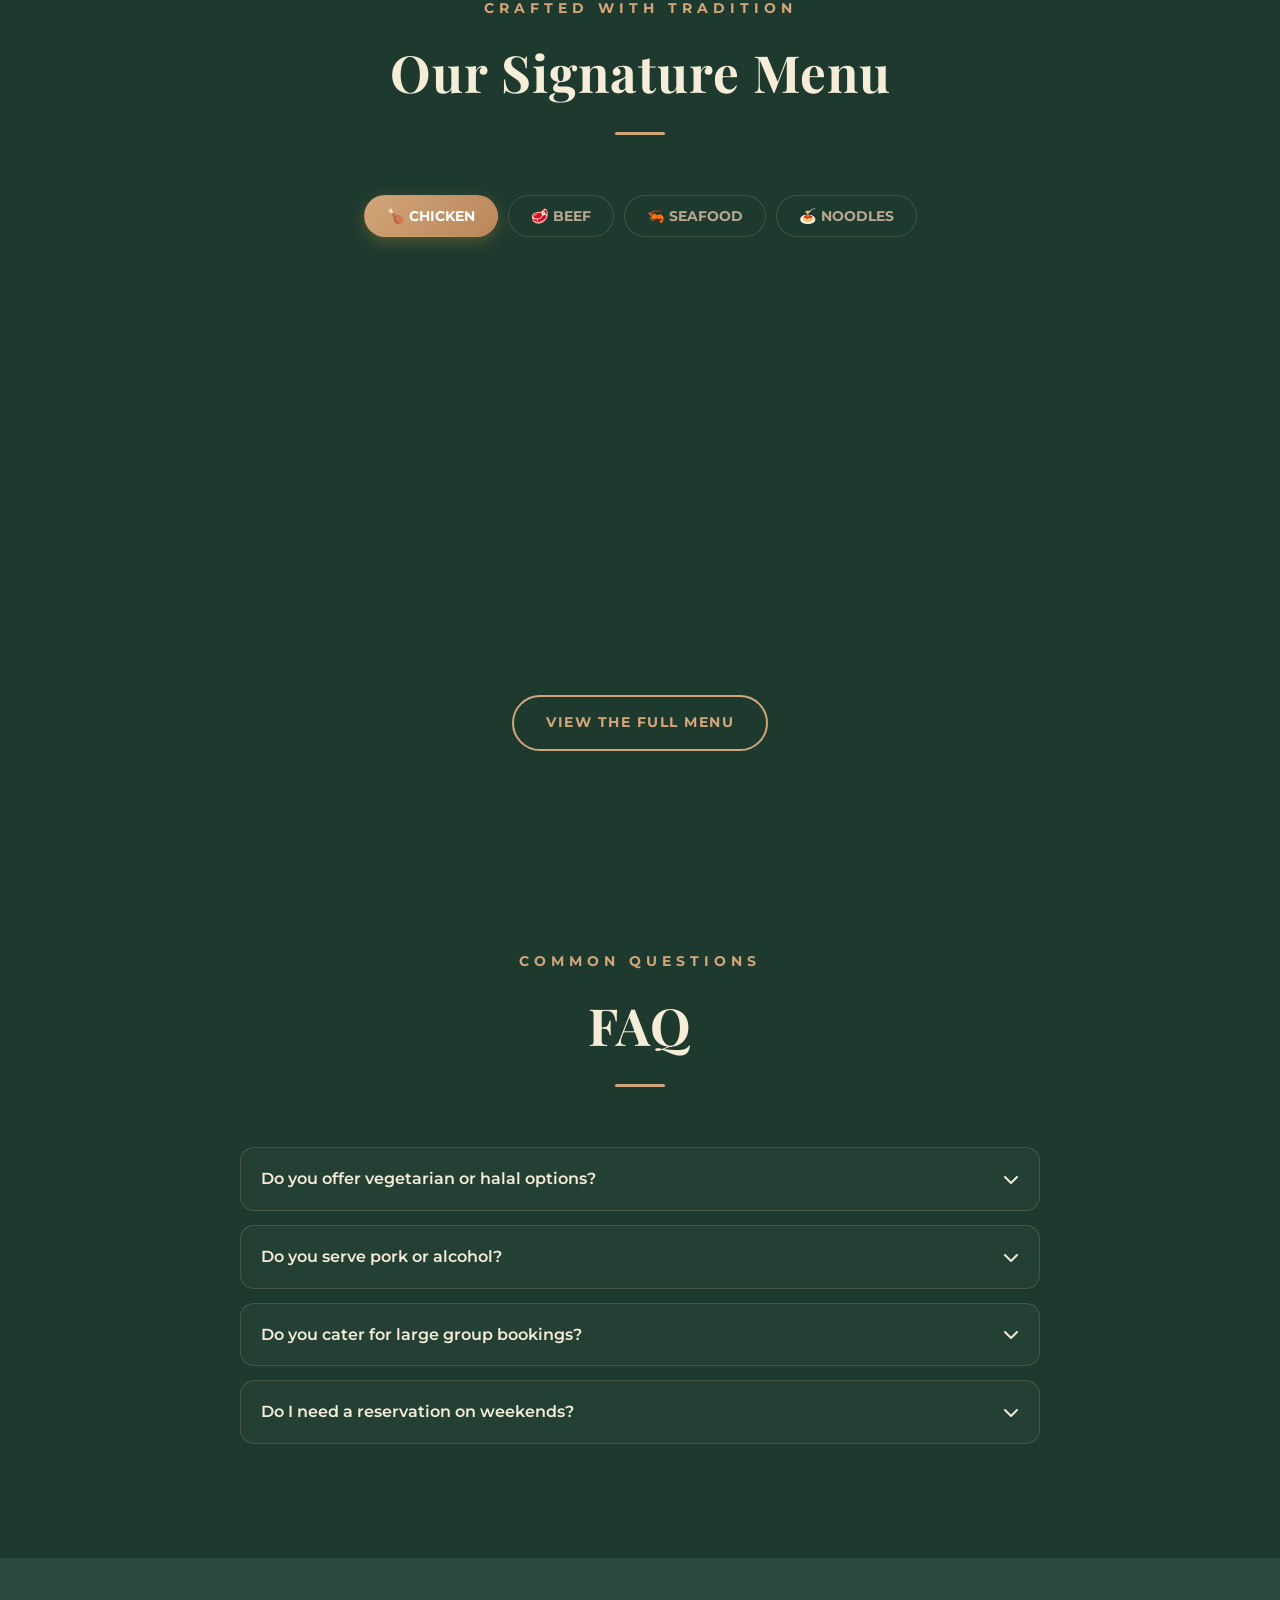
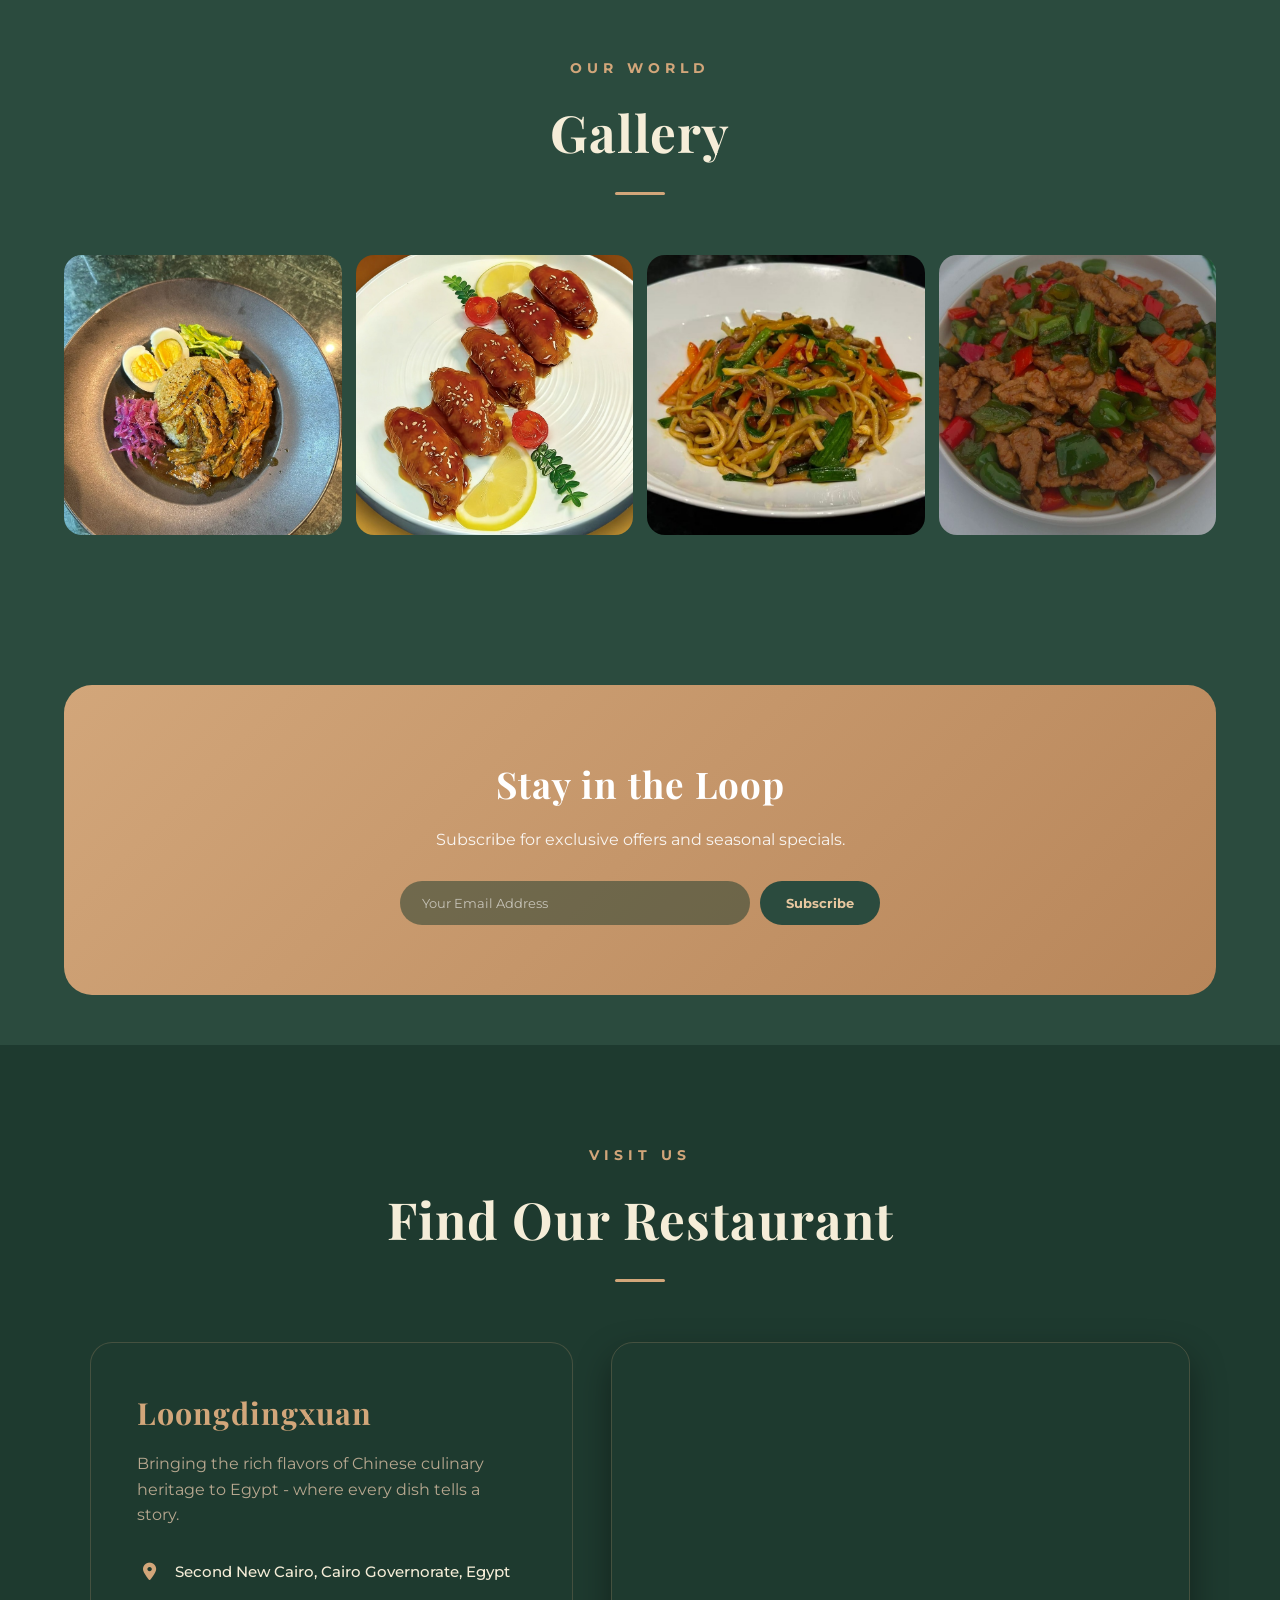
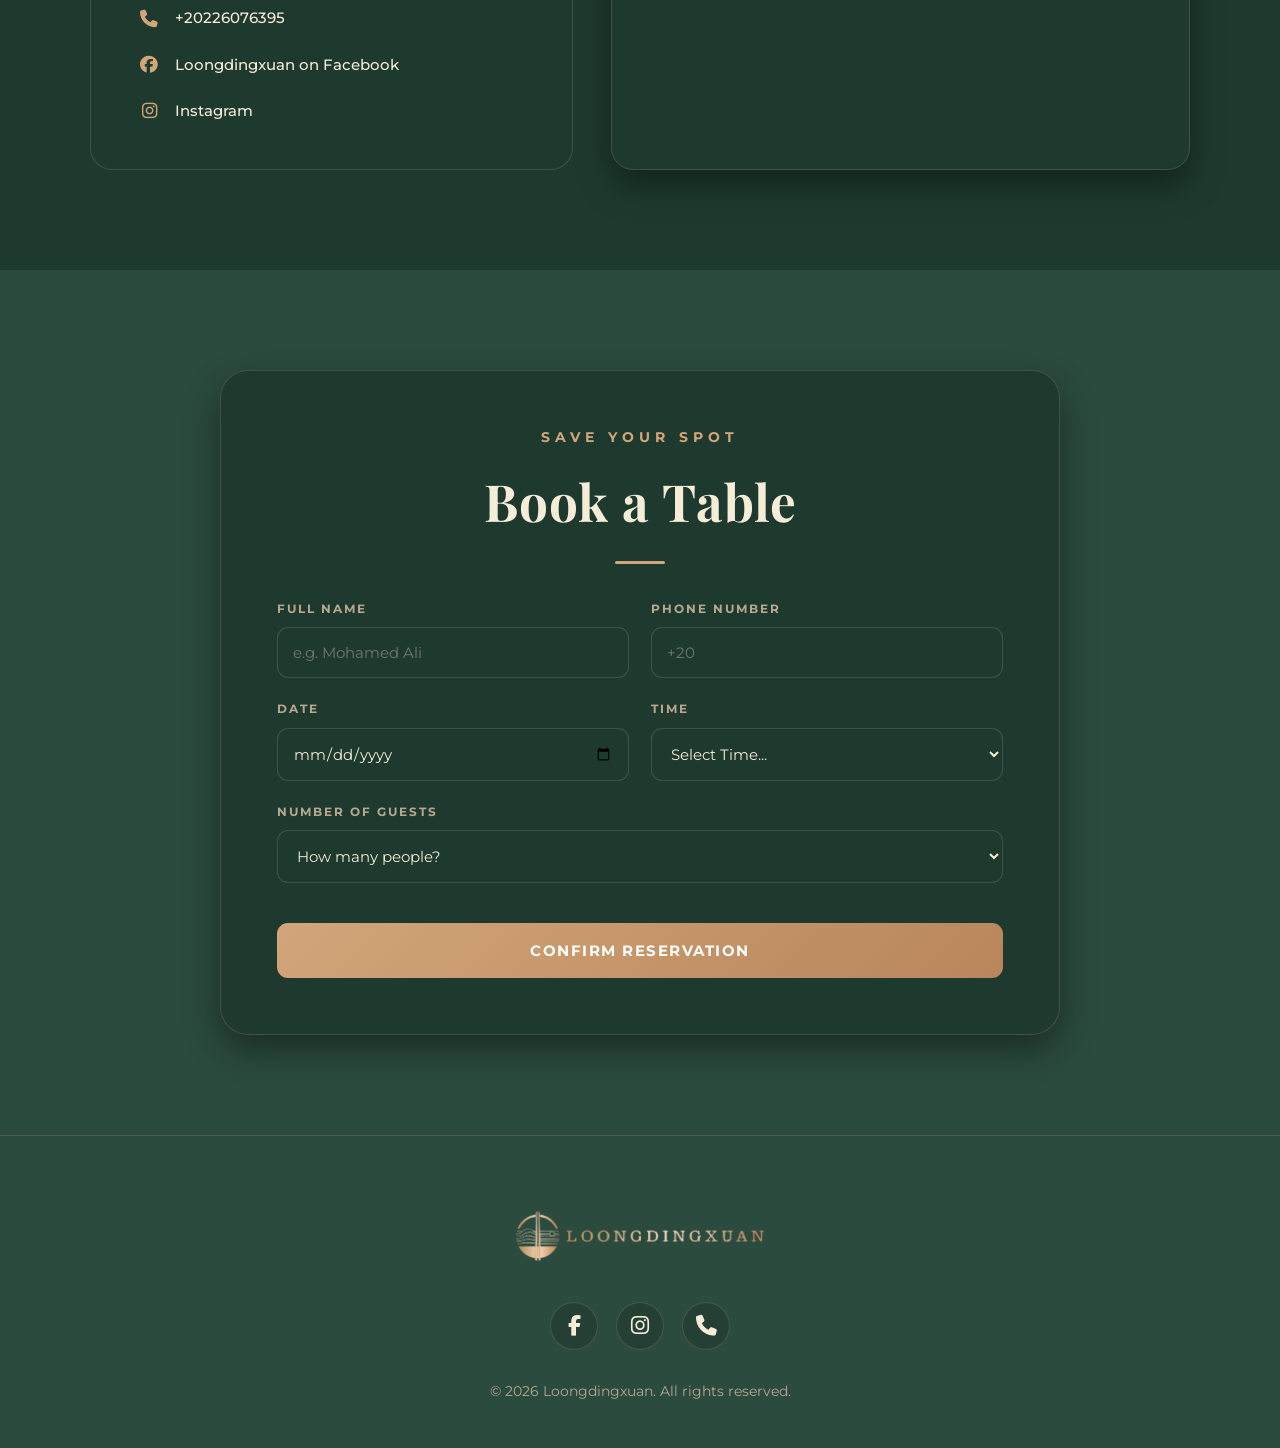
==== commit 1ec3620e: "Give the Guinea branch its own name and hours The Conakry house trades as Kipé (吉贝), not Loongdingxu" ====
--- a/index.html
+++ b/index.html
@@ -3,8 +3,8 @@
 <head>
     <meta charset="UTF-8">
     <meta name="viewport" content="width=device-width, initial-scale=1.0, maximum-scale=1.0, user-scalable=no">
-    <meta name="description" content="Loongdingxuan (龙鼎轩) - Authentic halal Chinese restaurant in New Cairo. Dine in, book a table, or order delivery.">
-    <title>Loongdingxuan | Authentic Chinese Restaurant</title>
+    <meta name="description" data-tpl="{brand} ({zh}) - Authentic halal Chinese restaurant in {city}. Dine in, book a table, or order delivery." content="Loongdingxuan (龙鼎轩) - Authentic halal Chinese restaurant in New Cairo. Dine in, book a table, or order delivery.">
+    <title data-tpl="{brand} | Authentic Chinese Restaurant">Loongdingxuan | Authentic Chinese Restaurant</title>
     <link rel="icon" type="image/png" href="images/logo.png">
     <link rel="preconnect" href="https://fonts.googleapis.com">
     <link rel="preconnect" href="https://fonts.gstatic.com" crossorigin>
@@ -240,7 +240,7 @@
     <main>
         <section class="hero" id="home">
             <div class="hero-content">
-                <span class="hero-chinese reveal">龙鼎轩</span>
+                <span class="hero-chinese reveal" id="brand-zh">龙鼎轩</span>
                 <span class="hero-subtitle reveal">Authentic Chinese Cuisine</span>
                 <span class="hero-halal reveal"><i class="fas fa-certificate"></i> Halal Certified</span>
                 <h1 class="reveal">A Taste of <br><span>Imperial China</span></h1>
@@ -255,7 +255,7 @@
         </section>
         <section class="section">
             <div class="sec-header reveal"><span>When to Visit</span><h2>Opening Hours</h2><div class="divider"></div></div>
-            <div class="hours-grid">
+            <div class="hours-grid" id="hours-grid">
                 <div class="hour-card reveal"><i class="fas fa-sun"></i><h4>Weekdays</h4><p>Mon – Thu</p><strong>12:00 PM – 11:00 PM</strong></div>
                 <div class="hour-card reveal"><i class="fas fa-moon"></i><h4>Weekends</h4><p>Fri – Sun</p><strong>1:00 PM – 12:00 AM</strong></div>
                 <div class="hour-card reveal"><i class="fas fa-motorcycle"></i><h4>Delivery</h4><p>Every Day</p><strong>12:00 PM – 11:30 PM</strong></div>
@@ -293,7 +293,7 @@
             <div class="sec-header reveal"><span>Visit Us</span><h2>Find Our Restaurant</h2><div class="divider"></div></div>
             <div class="loc-container reveal">
                 <div class="loc-info">
-                    <h3 style="font-size:1.9rem;margin-bottom:14px;color:var(--accent)">Loongdingxuan</h3>
+                    <h3 style="font-size:1.9rem;margin-bottom:14px;color:var(--accent)" id="brand-about">Loongdingxuan</h3>
                     <p style="color:var(--text-muted);font-size:1rem">Bringing the rich flavors of Chinese culinary heritage to Egypt - where every dish tells a story.</p>
                     <div class="contact-links" id="contact-links"></div>
                 </div>
@@ -327,7 +327,7 @@
     <footer>
         <img src="[data-uri]" class="footer-logo" alt="Loongdingxuan Logo">
         <div class="social-links" id="social-links"></div>
-        <p>&copy; <span id="yr"></span> Loongdingxuan. All rights reserved.</p>
+        <p>&copy; <span id="yr"></span> <span id="brand-footer">Loongdingxuan</span>. All rights reserved.</p>
     </footer>
     <script src="countries.js"></script>
     <script src="i18n.js"></script>
@@ -341,28 +341,67 @@
         function renderHomeMenu(){
             var tabs = document.getElementById('menu-tabs');
             var cats = document.getElementById('menu-cats');
+            var menu = menuFor(BRANCH);
+            var T = I18N[HOME_LANG].menu;
             if(!tabs || !cats) return;
+            // A branch whose menu has not been supplied hides the section
+            // rather than showing an empty one.
+            if(!menu){ var sec = document.getElementById('menu'); if(sec) sec.style.display='none'; return; }
             HOME_CATS.forEach(function(id, idx){
-                var cat = MENU_CATEGORIES.filter(function(c){return c.id===id;})[0];
+                var cat = menu.categories.filter(function(c){return c.id===id;})[0];
                 if(!cat) return;
                 tabs.insertAdjacentHTML('beforeend',
                     '<button class="menu-tab' + (idx===0?' active':'') + '" data-target="cat-' + id + '">' + cat.emoji + ' ' + menuCategoryName(cat, HOME_LANG) + '</button>');
-                var items = menuItemsIn(id).slice(0, 6).map(function(item){
+                var items = menuItemsIn(menu, id).slice(0, 6).map(function(item){
                     var note = menuItemNote(item, HOME_LANG);
+                    var img = menuItemImage(BRANCH.menuId, item);
                     return '<div class="menu-item reveal">'
-                        + '<div class="menu-img-wrapper">' + (menuItemImage(item)
-                              ? '<img src="' + menuItemImage(item) + '" alt="" class="menu-img" loading="lazy" decoding="async">'
+                        + '<div class="menu-img-wrapper">' + (img
+                              ? '<img src="' + img + '" alt="" class="menu-img" loading="lazy" decoding="async">'
                               : '<div class="menu-emoji">' + item.emoji + '</div>') + '</div>'
                         + '<div class="menu-content"><div class="menu-head">'
                         + '<span class="menu-name"><span class="menu-code">' + item.id + '</span>' + menuItemName(item, HOME_LANG)
-                        + (item.spicy ? '<span class="menu-badge">' + MENU_UI[HOME_LANG].spicyTag + '</span>' : '')
-                        + '</span><span class="menu-price">' + MENU_UI[HOME_LANG].price(item.price) + '</span></div>'
+                        + (item.spicy ? '<span class="menu-badge">' + T.spicyTag + '</span>' : '')
+                        + '</span><span class="menu-price">' + formatMoney(BRANCH, HOME_LANG, item.price) + '</span></div>'
                         + (note ? '<p class="menu-desc">' + note + '</p>' : '')
                         + '</div></div>';
                 }).join('');
                 cats.insertAdjacentHTML('beforeend',
                     '<div class="menu-cat' + (idx===0?' active':'') + '" id="cat-' + id + '">' + items + '</div>');
             });
+        }
+
+        // The restaurant's name belongs to the branch: the Egyptian and Guinean
+        // houses trade under different ones, and these pages are shared.
+        function paintBrand(){
+            var zh = brandName(BRANCH, 'zh');
+            // The markup carries a real title and description so a visitor
+            // (or a crawler) that never runs this script still sees a sensible
+            // one; data-tpl is the same sentence with the branch left open.
+            var t = document.querySelector('title');
+            if (t && t.dataset.tpl) document.title = withBrand(t.dataset.tpl, BRANCH, HOME_LANG);
+            var meta = document.querySelector('meta[name="description"]');
+            if (meta && meta.dataset.tpl) meta.setAttribute('content', withBrand(meta.dataset.tpl, BRANCH, HOME_LANG));
+            var set = function(id, v){ var el = document.getElementById(id); if (el) el.textContent = v; };
+            set('brand-zh', zh);
+            // Running text has always carried the Latin name, whatever the
+            // edition; only the title, meta and hero logotype localize it.
+            set('brand-about', brandName(BRANCH, 'latin'));
+            set('brand-footer', brandName(BRANCH, 'latin'));
+        }
+
+        // Hours belong to the branch too. Only a branch that supplied them
+        // paints over the markup, so a branch that did not keeps what it had.
+        function paintHours(){
+            var grid = document.getElementById('hours-grid');
+            if (!grid || !BRANCH.hours) return;
+            var H = I18N[HOME_LANG].home;
+            var card = function(icon, label, span){
+                return '<div class="hour-card reveal"><i class="fas fa-' + icon + '"></i><h4>' + label
+                     + '</h4><p>' + H.everyDay + '</p><strong>' + formatHours(span) + '</strong></div>';
+            };
+            grid.innerHTML = card('utensils', H.dining, BRANCH.hours.dining)
+                           + card('motorcycle', H.delivery, BRANCH.hours.delivery);
         }
 
         // Branch-specific chrome: languages offered, contact details, map and
@@ -384,7 +423,7 @@
                 rows.push('<a href="tel:' + BRANCH.phones.order.replace(/[^0-9+]/g,'') + '"><i class="fas fa-phone"></i> ' + BRANCH.phones.order + '</a>');
                 if (BRANCH.phones.reservation && BRANCH.phones.reservation !== BRANCH.phones.order)
                     rows.push('<a href="tel:' + BRANCH.phones.reservation.replace(/[^0-9+]/g,'') + '"><i class="fas fa-calendar-check"></i> ' + BRANCH.phones.reservation + '</a>');
-                if (BRANCH.social.facebook) rows.push('<a href="' + BRANCH.social.facebook + '" target="_blank" rel="noopener"><i class="fab fa-facebook"></i> Loongdingxuan on Facebook</a>');
+                if (BRANCH.social.facebook) rows.push('<a href="' + BRANCH.social.facebook + '" target="_blank" rel="noopener"><i class="fab fa-facebook"></i> ' + brandName(BRANCH, HOME_LANG) + ' on Facebook</a>');
                 if (BRANCH.social.instagram) rows.push('<a href="' + BRANCH.social.instagram + '" target="_blank" rel="noopener"><i class="fab fa-instagram"></i> Instagram</a>');
                 contact.innerHTML = rows.join('');
             }
@@ -407,6 +446,8 @@
             BRANCH = branch;
             HOME_LANG = lang;
             paintBranch();
+            paintBrand();
+            paintHours();
             renderHomeMenu();
         });
 
